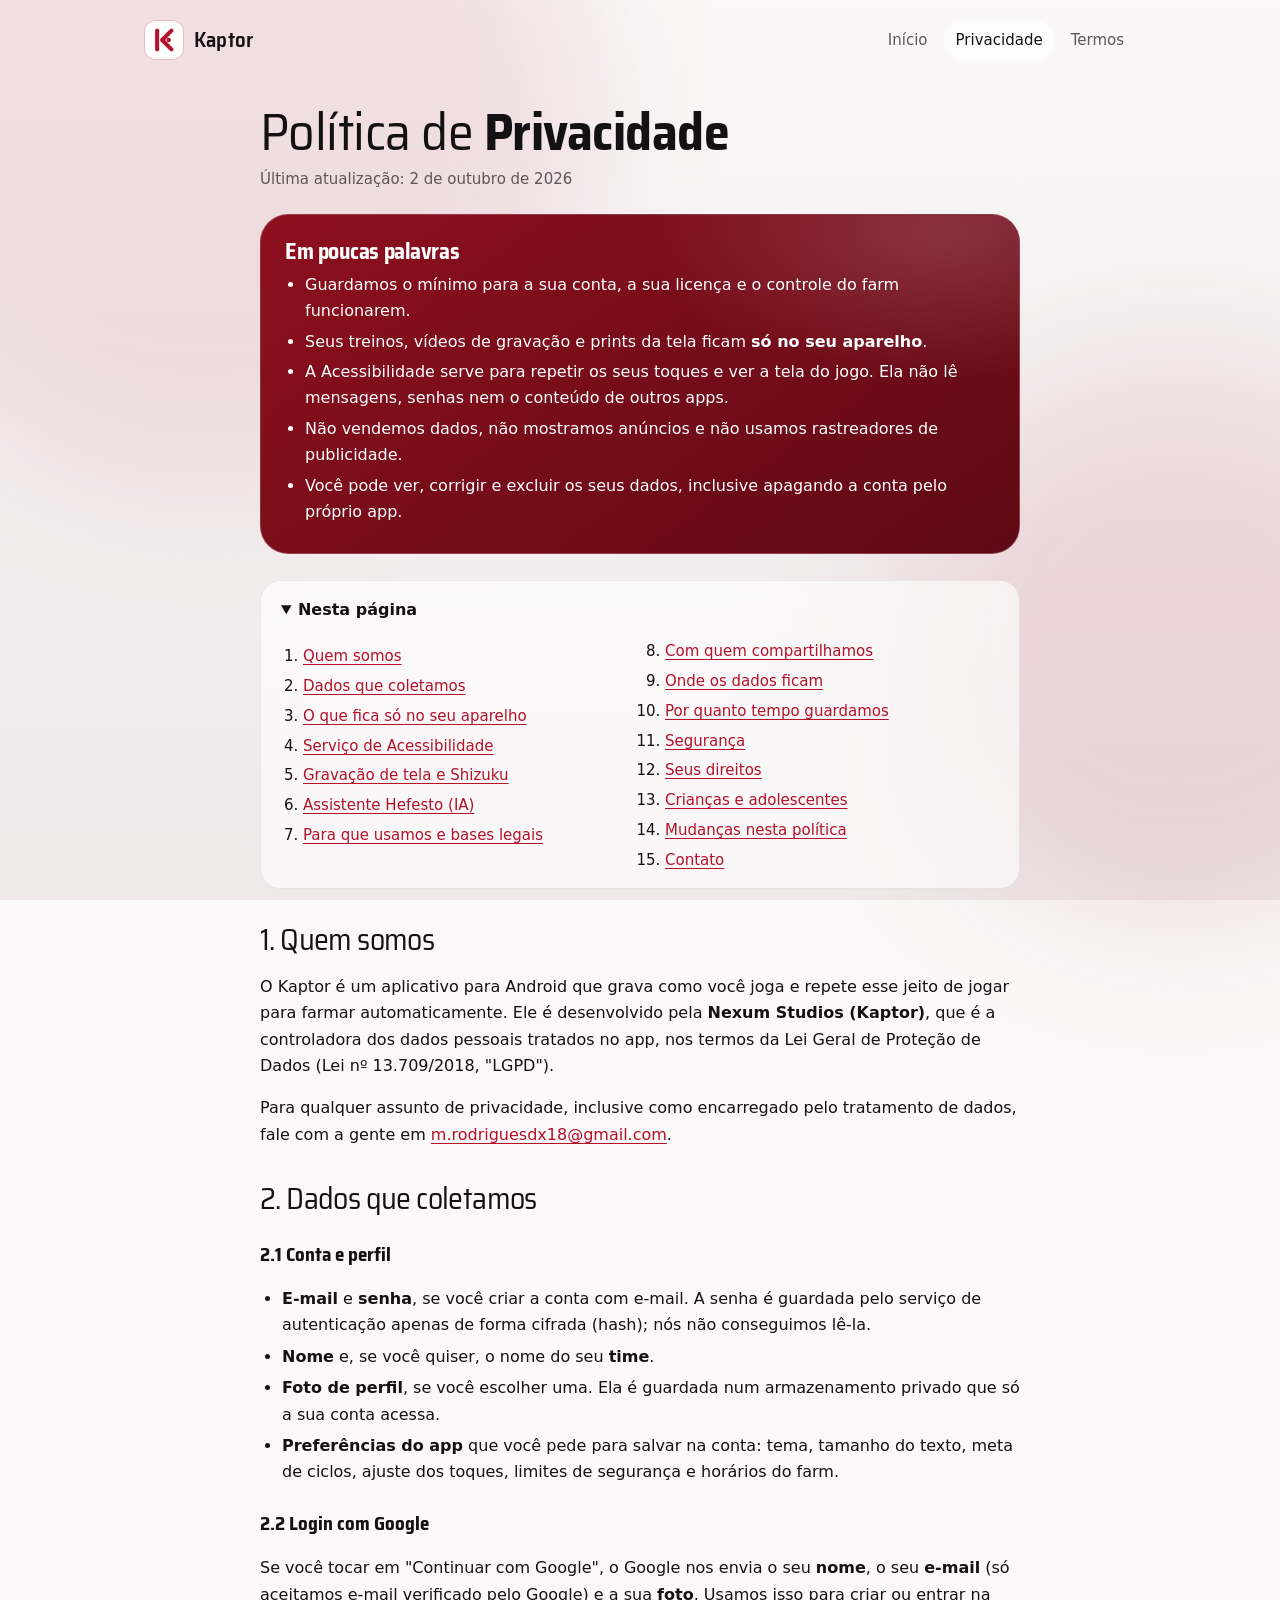
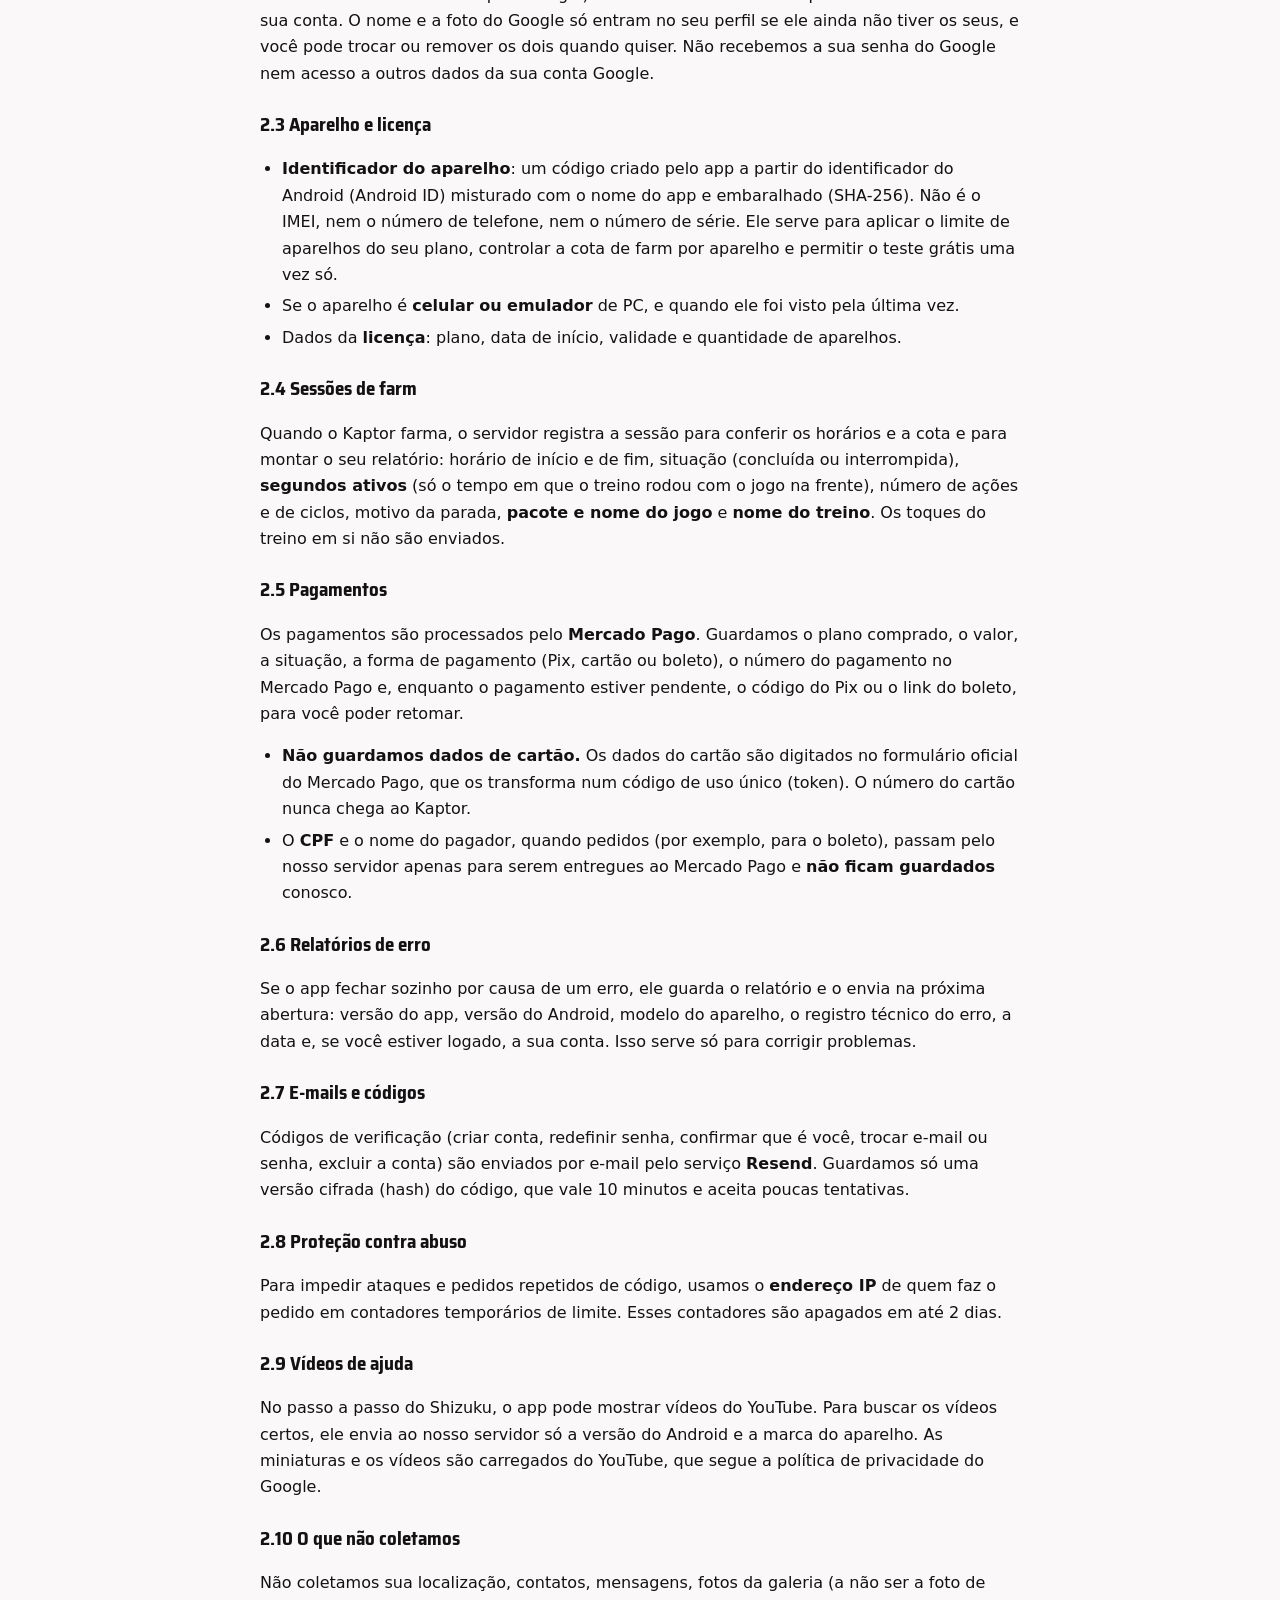
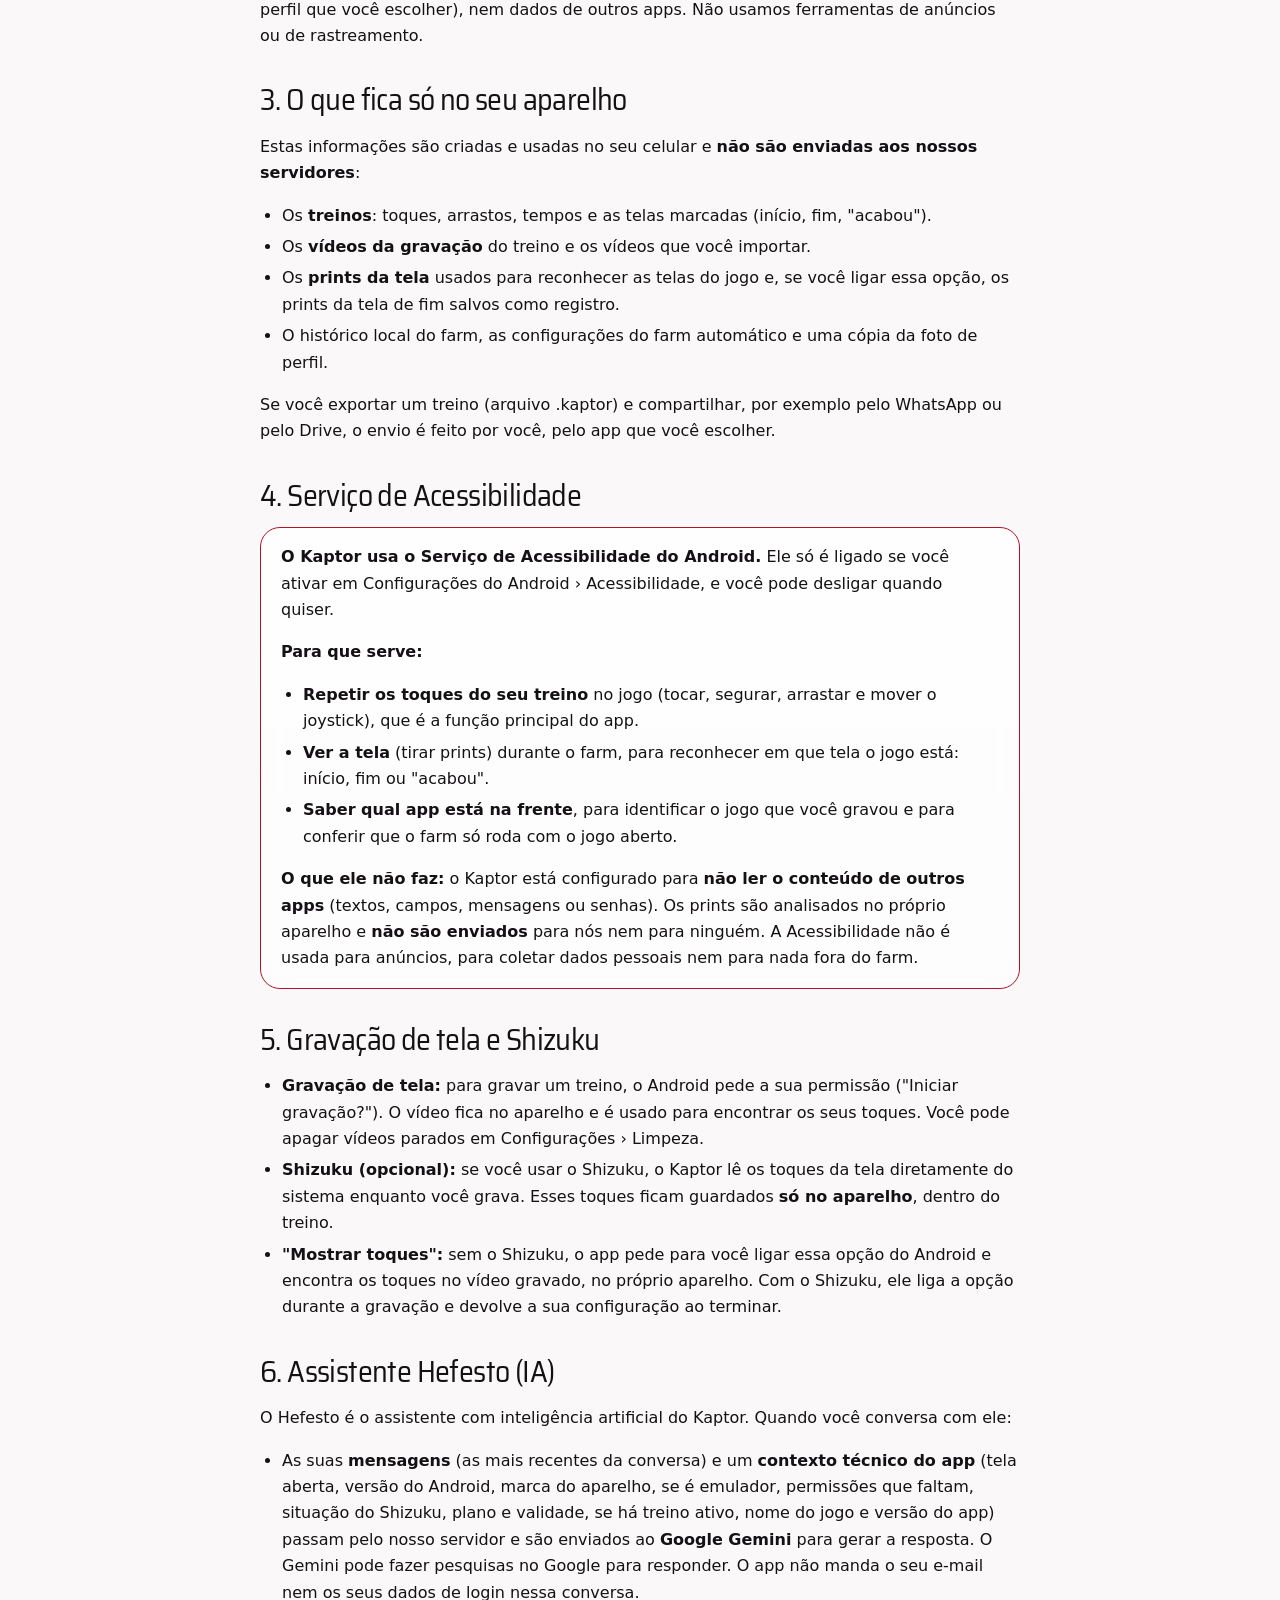
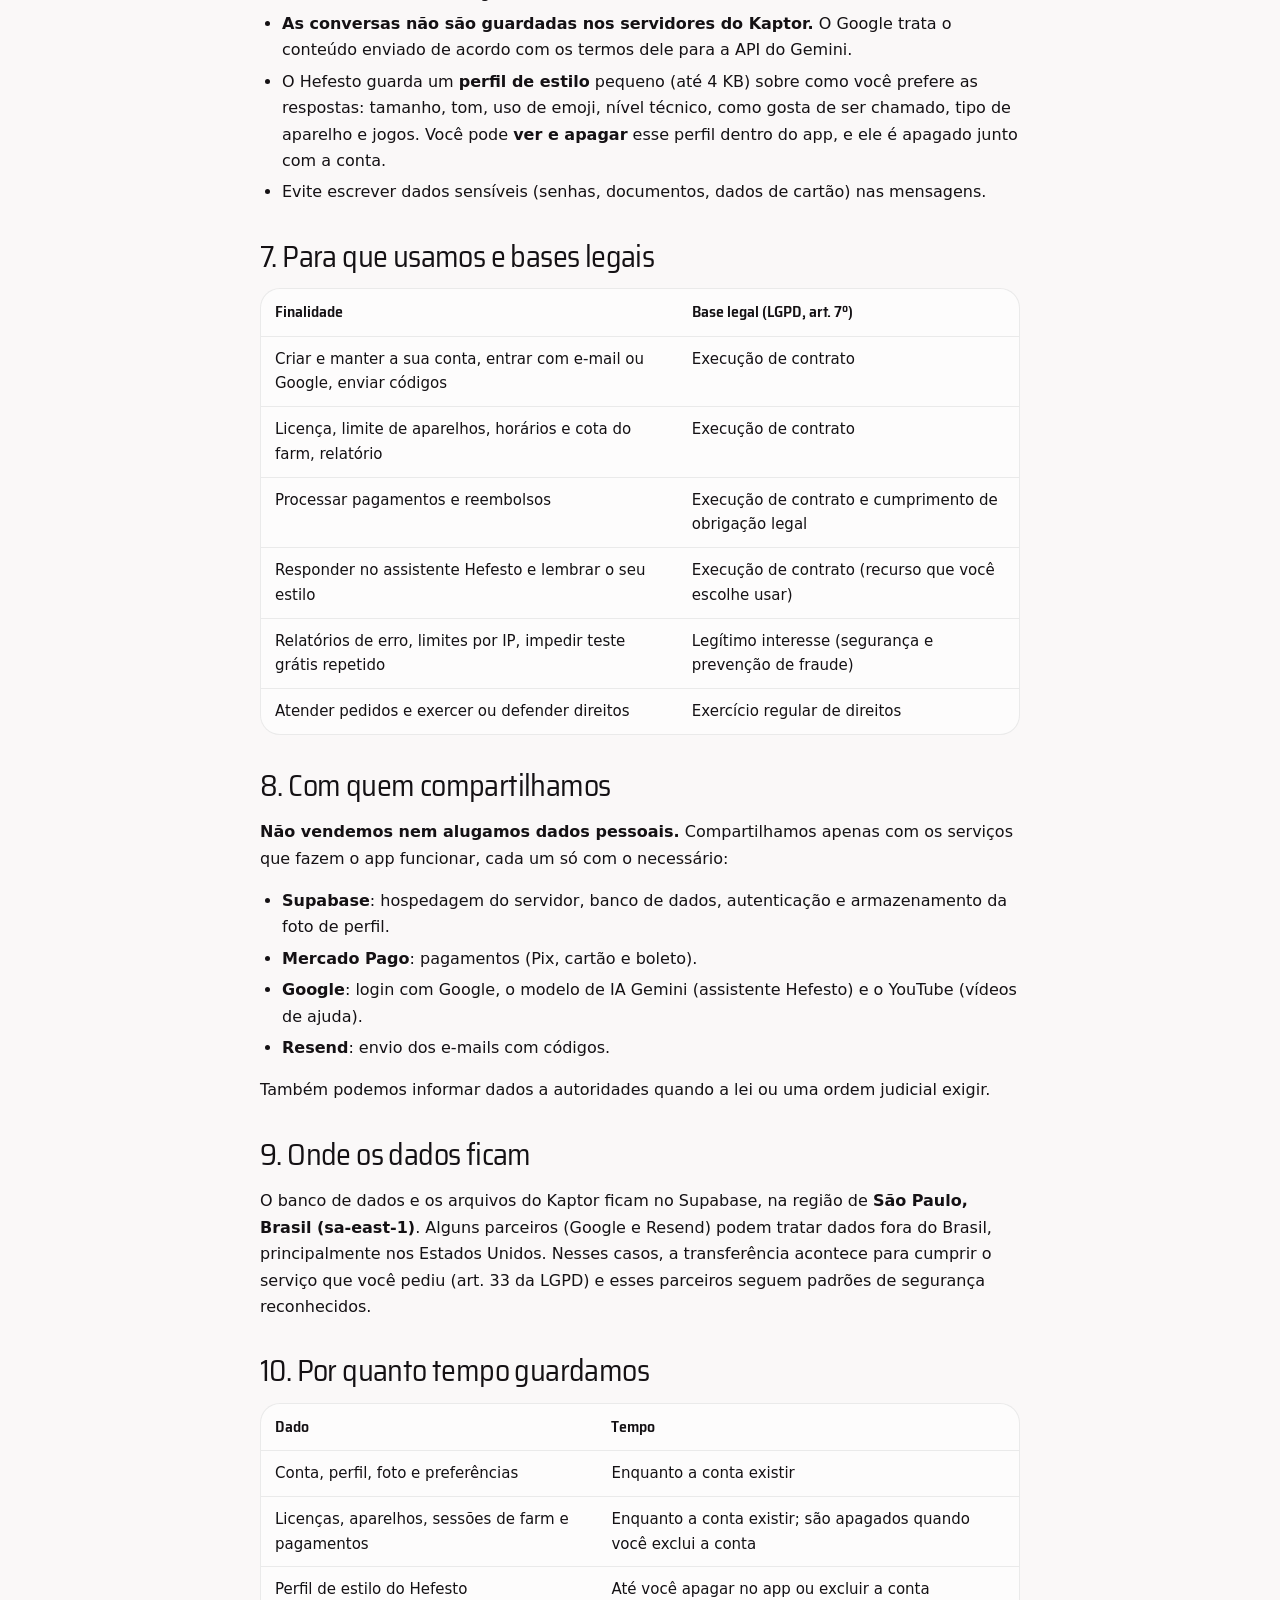
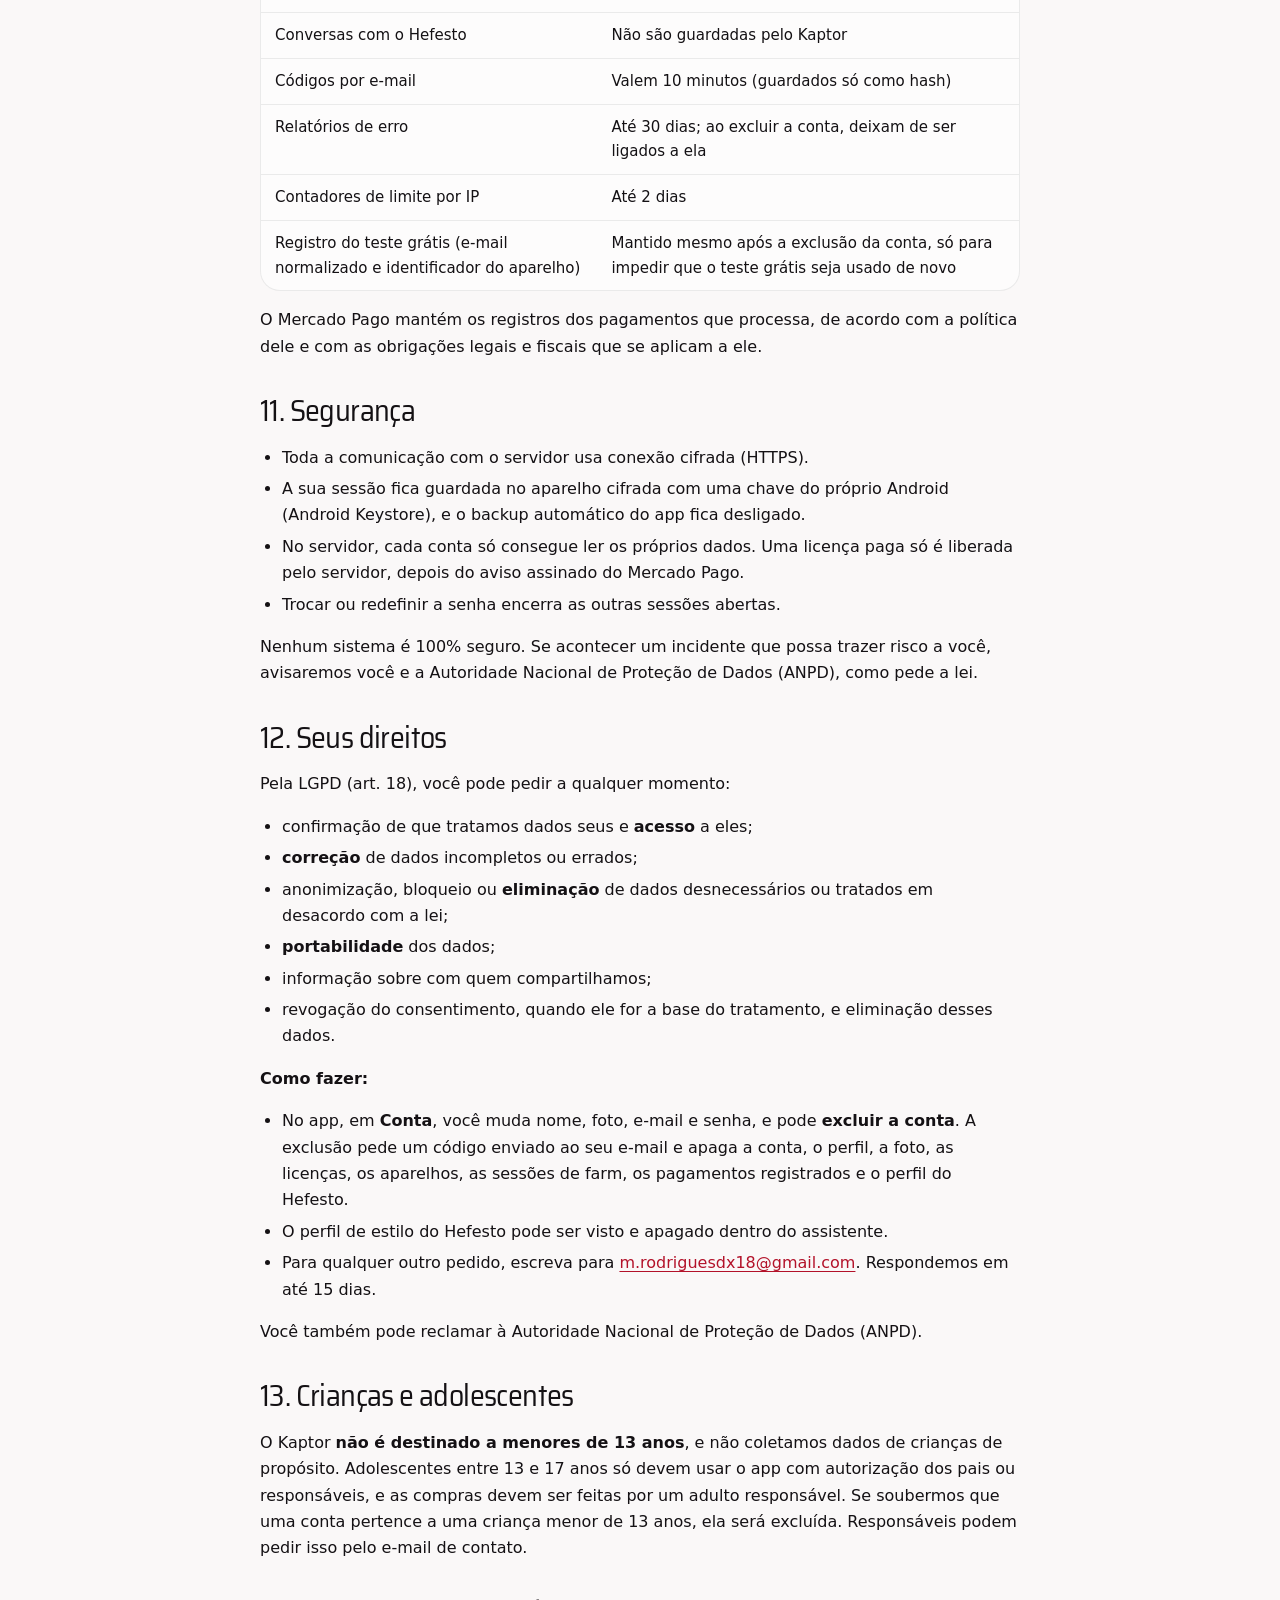
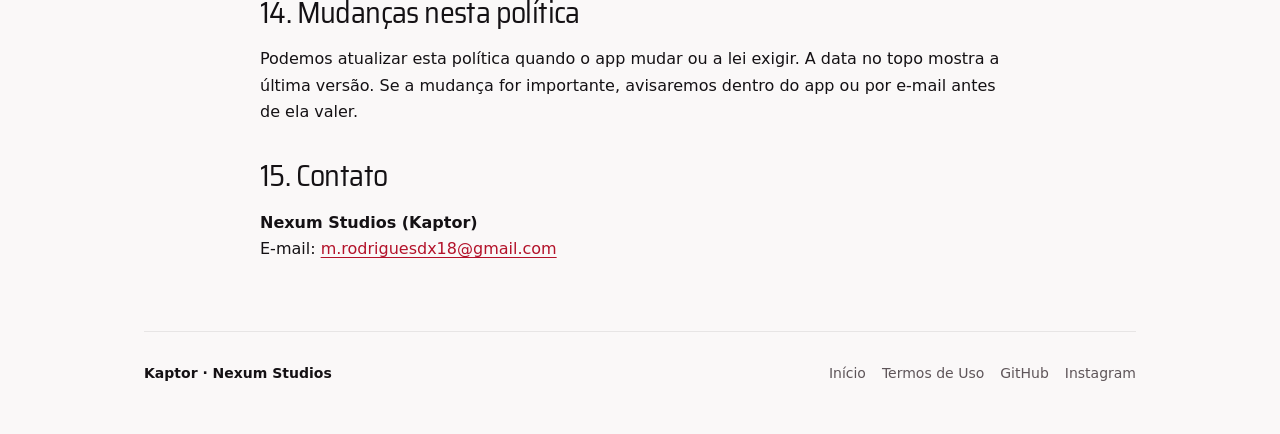
==== privacidade.html @ a8b3eace "Site do Kaptor: início, privacidade, termos e copiar código Co-Authored-By: Claude Opus 5.5 <noreply" ====
<!doctype html>
<html lang="pt-BR">
<head>
<meta charset="utf-8">
<meta name="viewport" content="width=device-width, initial-scale=1">
<title>Política de Privacidade · Kaptor</title>
<meta name="description" content="Como o Kaptor coleta, usa, guarda e protege os seus dados, de acordo com a LGPD.">
<meta name="theme-color" content="#0A0A0C">
<link rel="icon" href="favicon.svg" type="image/svg+xml">
<link rel="preconnect" href="https://fonts.googleapis.com">
<link rel="preconnect" href="https://fonts.gstatic.com" crossorigin>
<link href="https://fonts.googleapis.com/css2?family=Saira+Semi+Condensed:wght@400;500;600;700&display=swap" rel="stylesheet">
<link rel="stylesheet" href="assets/site.css">
</head>
<body>
<div class="glow g1"></div><div class="glow g2"></div>

<div class="wrap">
  <nav class="top" aria-label="Principal">
    <a class="brand" href="./" aria-label="Kaptor, início">
      <svg class="logo" viewBox="0 0 64 64" aria-hidden="true"><rect x=".75" y=".75" width="62.5" height="62.5" rx="17.25" style="fill:var(--logo-bg);stroke:var(--logo-edge)" stroke-width="1.5"/><g fill="none" style="stroke:var(--logo-k)" stroke-width="6.5" stroke-linecap="round" stroke-linejoin="round"><path d="M21 17V47"/><path d="M44 17L29 32L44 47"/></g><circle cx="39.5" cy="32" r="3.6" style="fill:var(--logo-k)"/></svg>
      <span class="name">Kaptor</span>
    </a>
    <div class="links">
      <a class="opt" href="./">Início</a>
      <a href="privacidade.html" aria-current="page">Privacidade</a>
      <a href="termos.html">Termos</a>
    </div>
  </nav>

  <main class="doc">
    <h1>Política de <b>Privacidade</b></h1>
    <p class="meta">Última atualização: 2 de outubro de 2026</p>

    <div class="red summary">
      <h2>Em poucas palavras</h2>
      <ul>
        <li>Guardamos o mínimo para a sua conta, a sua licença e o controle do farm funcionarem.</li>
        <li>Seus treinos, vídeos de gravação e prints da tela ficam <b>só no seu aparelho</b>.</li>
        <li>A Acessibilidade serve para repetir os seus toques e ver a tela do jogo. Ela não lê mensagens, senhas nem o conteúdo de outros apps.</li>
        <li>Não vendemos dados, não mostramos anúncios e não usamos rastreadores de publicidade.</li>
        <li>Você pode ver, corrigir e excluir os seus dados, inclusive apagando a conta pelo próprio app.</li>
      </ul>
    </div>

    <details class="toc" open>
      <summary>Nesta página</summary>
      <ol>
        <li><a href="#quem">Quem somos</a></li>
        <li><a href="#coleta">Dados que coletamos</a></li>
        <li><a href="#aparelho">O que fica só no seu aparelho</a></li>
        <li><a href="#acessibilidade">Serviço de Acessibilidade</a></li>
        <li><a href="#gravacao">Gravação de tela e Shizuku</a></li>
        <li><a href="#hefesto">Assistente Hefesto (IA)</a></li>
        <li><a href="#uso">Para que usamos e bases legais</a></li>
        <li><a href="#compartilhamento">Com quem compartilhamos</a></li>
        <li><a href="#local">Onde os dados ficam</a></li>
        <li><a href="#retencao">Por quanto tempo guardamos</a></li>
        <li><a href="#seguranca">Segurança</a></li>
        <li><a href="#direitos">Seus direitos</a></li>
        <li><a href="#criancas">Crianças e adolescentes</a></li>
        <li><a href="#mudancas">Mudanças nesta política</a></li>
        <li><a href="#contato">Contato</a></li>
      </ol>
    </details>

    <h2 id="quem">1. Quem somos</h2>
    <p>O Kaptor é um aplicativo para Android que grava como você joga e repete esse jeito de jogar para farmar automaticamente. Ele é desenvolvido pela <b>Nexum Studios (Kaptor)</b>, que é a controladora dos dados pessoais tratados no app, nos termos da Lei Geral de Proteção de Dados (Lei nº 13.709/2018, "LGPD").</p>
    <p>Para qualquer assunto de privacidade, inclusive como encarregado pelo tratamento de dados, fale com a gente em <a href="mailto:m.rodriguesdx18@gmail.com">m.rodriguesdx18@gmail.com</a>.</p>

    <h2 id="coleta">2. Dados que coletamos</h2>

    <h3>2.1 Conta e perfil</h3>
    <ul>
      <li><b>E-mail</b> e <b>senha</b>, se você criar a conta com e-mail. A senha é guardada pelo serviço de autenticação apenas de forma cifrada (hash); nós não conseguimos lê-la.</li>
      <li><b>Nome</b> e, se você quiser, o nome do seu <b>time</b>.</li>
      <li><b>Foto de perfil</b>, se você escolher uma. Ela é guardada num armazenamento privado que só a sua conta acessa.</li>
      <li><b>Preferências do app</b> que você pede para salvar na conta: tema, tamanho do texto, meta de ciclos, ajuste dos toques, limites de segurança e horários do farm.</li>
    </ul>

    <h3>2.2 Login com Google</h3>
    <p>Se você tocar em "Continuar com Google", o Google nos envia o seu <b>nome</b>, o seu <b>e-mail</b> (só aceitamos e-mail verificado pelo Google) e a sua <b>foto</b>. Usamos isso para criar ou entrar na sua conta. O nome e a foto do Google só entram no seu perfil se ele ainda não tiver os seus, e você pode trocar ou remover os dois quando quiser. Não recebemos a sua senha do Google nem acesso a outros dados da sua conta Google.</p>

    <h3>2.3 Aparelho e licença</h3>
    <ul>
      <li><b>Identificador do aparelho</b>: um código criado pelo app a partir do identificador do Android (Android ID) misturado com o nome do app e embaralhado (SHA-256). Não é o IMEI, nem o número de telefone, nem o número de série. Ele serve para aplicar o limite de aparelhos do seu plano, controlar a cota de farm por aparelho e permitir o teste grátis uma vez só.</li>
      <li>Se o aparelho é <b>celular ou emulador</b> de PC, e quando ele foi visto pela última vez.</li>
      <li>Dados da <b>licença</b>: plano, data de início, validade e quantidade de aparelhos.</li>
    </ul>

    <h3>2.4 Sessões de farm</h3>
    <p>Quando o Kaptor farma, o servidor registra a sessão para conferir os horários e a cota e para montar o seu relatório: horário de início e de fim, situação (concluída ou interrompida), <b>segundos ativos</b> (só o tempo em que o treino rodou com o jogo na frente), número de ações e de ciclos, motivo da parada, <b>pacote e nome do jogo</b> e <b>nome do treino</b>. Os toques do treino em si não são enviados.</p>

    <h3>2.5 Pagamentos</h3>
    <p>Os pagamentos são processados pelo <b>Mercado Pago</b>. Guardamos o plano comprado, o valor, a situação, a forma de pagamento (Pix, cartão ou boleto), o número do pagamento no Mercado Pago e, enquanto o pagamento estiver pendente, o código do Pix ou o link do boleto, para você poder retomar.</p>
    <ul>
      <li><b>Não guardamos dados de cartão.</b> Os dados do cartão são digitados no formulário oficial do Mercado Pago, que os transforma num código de uso único (token). O número do cartão nunca chega ao Kaptor.</li>
      <li>O <b>CPF</b> e o nome do pagador, quando pedidos (por exemplo, para o boleto), passam pelo nosso servidor apenas para serem entregues ao Mercado Pago e <b>não ficam guardados</b> conosco.</li>
    </ul>

    <h3>2.6 Relatórios de erro</h3>
    <p>Se o app fechar sozinho por causa de um erro, ele guarda o relatório e o envia na próxima abertura: versão do app, versão do Android, modelo do aparelho, o registro técnico do erro, a data e, se você estiver logado, a sua conta. Isso serve só para corrigir problemas.</p>

    <h3>2.7 E-mails e códigos</h3>
    <p>Códigos de verificação (criar conta, redefinir senha, confirmar que é você, trocar e-mail ou senha, excluir a conta) são enviados por e-mail pelo serviço <b>Resend</b>. Guardamos só uma versão cifrada (hash) do código, que vale 10 minutos e aceita poucas tentativas.</p>

    <h3>2.8 Proteção contra abuso</h3>
    <p>Para impedir ataques e pedidos repetidos de código, usamos o <b>endereço IP</b> de quem faz o pedido em contadores temporários de limite. Esses contadores são apagados em até 2 dias.</p>

    <h3>2.9 Vídeos de ajuda</h3>
    <p>No passo a passo do Shizuku, o app pode mostrar vídeos do YouTube. Para buscar os vídeos certos, ele envia ao nosso servidor só a versão do Android e a marca do aparelho. As miniaturas e os vídeos são carregados do YouTube, que segue a política de privacidade do Google.</p>

    <h3>2.10 O que não coletamos</h3>
    <p>Não coletamos sua localização, contatos, mensagens, fotos da galeria (a não ser a foto de perfil que você escolher), nem dados de outros apps. Não usamos ferramentas de anúncios ou de rastreamento.</p>

    <h2 id="aparelho">3. O que fica só no seu aparelho</h2>
    <p>Estas informações são criadas e usadas no seu celular e <b>não são enviadas aos nossos servidores</b>:</p>
    <ul>
      <li>Os <b>treinos</b>: toques, arrastos, tempos e as telas marcadas (início, fim, "acabou").</li>
      <li>Os <b>vídeos da gravação</b> do treino e os vídeos que você importar.</li>
      <li>Os <b>prints da tela</b> usados para reconhecer as telas do jogo e, se você ligar essa opção, os prints da tela de fim salvos como registro.</li>
      <li>O histórico local do farm, as configurações do farm automático e uma cópia da foto de perfil.</li>
    </ul>
    <p>Se você exportar um treino (arquivo .kaptor) e compartilhar, por exemplo pelo WhatsApp ou pelo Drive, o envio é feito por você, pelo app que você escolher.</p>

    <h2 id="acessibilidade">4. Serviço de Acessibilidade</h2>
    <div class="card alert">
      <p><b>O Kaptor usa o Serviço de Acessibilidade do Android.</b> Ele só é ligado se você ativar em Configurações do Android › Acessibilidade, e você pode desligar quando quiser.</p>
      <p><b>Para que serve:</b></p>
      <ul>
        <li><b>Repetir os toques do seu treino</b> no jogo (tocar, segurar, arrastar e mover o joystick), que é a função principal do app.</li>
        <li><b>Ver a tela</b> (tirar prints) durante o farm, para reconhecer em que tela o jogo está: início, fim ou "acabou".</li>
        <li><b>Saber qual app está na frente</b>, para identificar o jogo que você gravou e para conferir que o farm só roda com o jogo aberto.</li>
      </ul>
      <p><b>O que ele não faz:</b> o Kaptor está configurado para <b>não ler o conteúdo de outros apps</b> (textos, campos, mensagens ou senhas). Os prints são analisados no próprio aparelho e <b>não são enviados</b> para nós nem para ninguém. A Acessibilidade não é usada para anúncios, para coletar dados pessoais nem para nada fora do farm.</p>
    </div>

    <h2 id="gravacao">5. Gravação de tela e Shizuku</h2>
    <ul>
      <li><b>Gravação de tela:</b> para gravar um treino, o Android pede a sua permissão ("Iniciar gravação?"). O vídeo fica no aparelho e é usado para encontrar os seus toques. Você pode apagar vídeos parados em Configurações › Limpeza.</li>
      <li><b>Shizuku (opcional):</b> se você usar o Shizuku, o Kaptor lê os toques da tela diretamente do sistema enquanto você grava. Esses toques ficam guardados <b>só no aparelho</b>, dentro do treino.</li>
      <li><b>"Mostrar toques":</b> sem o Shizuku, o app pede para você ligar essa opção do Android e encontra os toques no vídeo gravado, no próprio aparelho. Com o Shizuku, ele liga a opção durante a gravação e devolve a sua configuração ao terminar.</li>
    </ul>

    <h2 id="hefesto">6. Assistente Hefesto (IA)</h2>
    <p>O Hefesto é o assistente com inteligência artificial do Kaptor. Quando você conversa com ele:</p>
    <ul>
      <li>As suas <b>mensagens</b> (as mais recentes da conversa) e um <b>contexto técnico do app</b> (tela aberta, versão do Android, marca do aparelho, se é emulador, permissões que faltam, situação do Shizuku, plano e validade, se há treino ativo, nome do jogo e versão do app) passam pelo nosso servidor e são enviados ao <b>Google Gemini</b> para gerar a resposta. O Gemini pode fazer pesquisas no Google para responder. O app não manda o seu e-mail nem os seus dados de login nessa conversa.</li>
      <li><b>As conversas não são guardadas nos servidores do Kaptor.</b> O Google trata o conteúdo enviado de acordo com os termos dele para a API do Gemini.</li>
      <li>O Hefesto guarda um <b>perfil de estilo</b> pequeno (até 4 KB) sobre como você prefere as respostas: tamanho, tom, uso de emoji, nível técnico, como gosta de ser chamado, tipo de aparelho e jogos. Você pode <b>ver e apagar</b> esse perfil dentro do app, e ele é apagado junto com a conta.</li>
      <li>Evite escrever dados sensíveis (senhas, documentos, dados de cartão) nas mensagens.</li>
    </ul>

    <h2 id="uso">7. Para que usamos e bases legais</h2>
    <div class="table-wrap">
      <table class="stack">
        <thead><tr><th>Finalidade</th><th>Base legal (LGPD, art. 7º)</th></tr></thead>
        <tbody>
          <tr><td>Criar e manter a sua conta, entrar com e-mail ou Google, enviar códigos</td><td>Execução de contrato</td></tr>
          <tr><td>Licença, limite de aparelhos, horários e cota do farm, relatório</td><td>Execução de contrato</td></tr>
          <tr><td>Processar pagamentos e reembolsos</td><td>Execução de contrato e cumprimento de obrigação legal</td></tr>
          <tr><td>Responder no assistente Hefesto e lembrar o seu estilo</td><td>Execução de contrato (recurso que você escolhe usar)</td></tr>
          <tr><td>Relatórios de erro, limites por IP, impedir teste grátis repetido</td><td>Legítimo interesse (segurança e prevenção de fraude)</td></tr>
          <tr><td>Atender pedidos e exercer ou defender direitos</td><td>Exercício regular de direitos</td></tr>
        </tbody>
      </table>
    </div>

    <h2 id="compartilhamento">8. Com quem compartilhamos</h2>
    <p><b>Não vendemos nem alugamos dados pessoais.</b> Compartilhamos apenas com os serviços que fazem o app funcionar, cada um só com o necessário:</p>
    <ul>
      <li><b>Supabase</b>: hospedagem do servidor, banco de dados, autenticação e armazenamento da foto de perfil.</li>
      <li><b>Mercado Pago</b>: pagamentos (Pix, cartão e boleto).</li>
      <li><b>Google</b>: login com Google, o modelo de IA Gemini (assistente Hefesto) e o YouTube (vídeos de ajuda).</li>
      <li><b>Resend</b>: envio dos e-mails com códigos.</li>
    </ul>
    <p>Também podemos informar dados a autoridades quando a lei ou uma ordem judicial exigir.</p>

    <h2 id="local">9. Onde os dados ficam</h2>
    <p>O banco de dados e os arquivos do Kaptor ficam no Supabase, na região de <b>São Paulo, Brasil (sa-east-1)</b>. Alguns parceiros (Google e Resend) podem tratar dados fora do Brasil, principalmente nos Estados Unidos. Nesses casos, a transferência acontece para cumprir o serviço que você pediu (art. 33 da LGPD) e esses parceiros seguem padrões de segurança reconhecidos.</p>

    <h2 id="retencao">10. Por quanto tempo guardamos</h2>
    <div class="table-wrap">
      <table class="stack">
        <thead><tr><th>Dado</th><th>Tempo</th></tr></thead>
        <tbody>
          <tr><td>Conta, perfil, foto e preferências</td><td>Enquanto a conta existir</td></tr>
          <tr><td>Licenças, aparelhos, sessões de farm e pagamentos</td><td>Enquanto a conta existir; são apagados quando você exclui a conta</td></tr>
          <tr><td>Perfil de estilo do Hefesto</td><td>Até você apagar no app ou excluir a conta</td></tr>
          <tr><td>Conversas com o Hefesto</td><td>Não são guardadas pelo Kaptor</td></tr>
          <tr><td>Códigos por e-mail</td><td>Valem 10 minutos (guardados só como hash)</td></tr>
          <tr><td>Relatórios de erro</td><td>Até 30 dias; ao excluir a conta, deixam de ser ligados a ela</td></tr>
          <tr><td>Contadores de limite por IP</td><td>Até 2 dias</td></tr>
          <tr><td>Registro do teste grátis (e-mail normalizado e identificador do aparelho)</td><td>Mantido mesmo após a exclusão da conta, só para impedir que o teste grátis seja usado de novo</td></tr>
        </tbody>
      </table>
    </div>
    <p>O Mercado Pago mantém os registros dos pagamentos que processa, de acordo com a política dele e com as obrigações legais e fiscais que se aplicam a ele.</p>

    <h2 id="seguranca">11. Segurança</h2>
    <ul>
      <li>Toda a comunicação com o servidor usa conexão cifrada (HTTPS).</li>
      <li>A sua sessão fica guardada no aparelho cifrada com uma chave do próprio Android (Android Keystore), e o backup automático do app fica desligado.</li>
      <li>No servidor, cada conta só consegue ler os próprios dados. Uma licença paga só é liberada pelo servidor, depois do aviso assinado do Mercado Pago.</li>
      <li>Trocar ou redefinir a senha encerra as outras sessões abertas.</li>
    </ul>
    <p>Nenhum sistema é 100% seguro. Se acontecer um incidente que possa trazer risco a você, avisaremos você e a Autoridade Nacional de Proteção de Dados (ANPD), como pede a lei.</p>

    <h2 id="direitos">12. Seus direitos</h2>
    <p>Pela LGPD (art. 18), você pode pedir a qualquer momento:</p>
    <ul>
      <li>confirmação de que tratamos dados seus e <b>acesso</b> a eles;</li>
      <li><b>correção</b> de dados incompletos ou errados;</li>
      <li>anonimização, bloqueio ou <b>eliminação</b> de dados desnecessários ou tratados em desacordo com a lei;</li>
      <li><b>portabilidade</b> dos dados;</li>
      <li>informação sobre com quem compartilhamos;</li>
      <li>revogação do consentimento, quando ele for a base do tratamento, e eliminação desses dados.</li>
    </ul>
    <p><b>Como fazer:</b></p>
    <ul>
      <li>No app, em <b>Conta</b>, você muda nome, foto, e-mail e senha, e pode <b>excluir a conta</b>. A exclusão pede um código enviado ao seu e-mail e apaga a conta, o perfil, a foto, as licenças, os aparelhos, as sessões de farm, os pagamentos registrados e o perfil do Hefesto.</li>
      <li>O perfil de estilo do Hefesto pode ser visto e apagado dentro do assistente.</li>
      <li>Para qualquer outro pedido, escreva para <a href="mailto:m.rodriguesdx18@gmail.com">m.rodriguesdx18@gmail.com</a>. Respondemos em até 15 dias.</li>
    </ul>
    <p>Você também pode reclamar à Autoridade Nacional de Proteção de Dados (ANPD).</p>

    <h2 id="criancas">13. Crianças e adolescentes</h2>
    <p>O Kaptor <b>não é destinado a menores de 13 anos</b>, e não coletamos dados de crianças de propósito. Adolescentes entre 13 e 17 anos só devem usar o app com autorização dos pais ou responsáveis, e as compras devem ser feitas por um adulto responsável. Se soubermos que uma conta pertence a uma criança menor de 13 anos, ela será excluída. Responsáveis podem pedir isso pelo e-mail de contato.</p>

    <h2 id="mudancas">14. Mudanças nesta política</h2>
    <p>Podemos atualizar esta política quando o app mudar ou a lei exigir. A data no topo mostra a última versão. Se a mudança for importante, avisaremos dentro do app ou por e-mail antes de ela valer.</p>

    <h2 id="contato">15. Contato</h2>
    <p><b>Nexum Studios (Kaptor)</b><br>E-mail: <a href="mailto:m.rodriguesdx18@gmail.com">m.rodriguesdx18@gmail.com</a></p>
  </main>

  <footer class="site">
    <span class="who">Kaptor · Nexum Studios</span>
    <nav aria-label="Links do rodapé">
      <a href="./">Início</a>
      <a href="termos.html">Termos de Uso</a>
      <a href="https://github.com/muurxdev" rel="noopener">GitHub</a>
      <a href="https://www.instagram.com/muurx_/" rel="noopener">Instagram</a>
    </nav>
  </footer>
</div>
</body>
</html>
---- assets/site.css ----
/* Kaptor · identidade vermelha (claro = vermelho e branco, escuro = vermelho e preto) + vidro fosco.
   Mesmos tokens da landing do app (web/index.html). */
:root {
  --sky-top: #FAF8F8; --sky-bottom: #EEE8E9; --glow: rgba(179,18,42,.10);
  --glass: rgba(255,255,255,.62); --glass-strong: rgba(255,255,255,.85); --glass-line: rgba(20,17,20,.08);
  --ink: #141114; --muted: #5E5559; --red: #8E0F1F; --red-deep: #5E0A14; --red-glass: rgba(255,255,255,.12);
  --red-line: rgba(255,255,255,.2); --accent: #B3122A; --accent-soft: rgba(179,18,42,.10);
  --action: #B3122A; --action-deep: #8E0F1F; --ok: #157A4D; --ok-on-red: #7FE0AE; --danger: #B83A0A;
  --logo-bg: #FFFFFF; --logo-k: #B3122A; --logo-edge: rgba(179,18,42,.25);
  --font-hud: "Saira Semi Condensed", "Segoe UI Variable Display", system-ui, sans-serif;
  --r-card: 20px; --r-container: 28px; --enter: cubic-bezier(.05,.7,.1,1);
  color-scheme: light;
}
@media (prefers-color-scheme: dark) {
  :root {
    --sky-top: #0A0A0C; --sky-bottom: #141418; --glow: rgba(176,16,42,.22);
    --glass: rgba(255,255,255,.05); --glass-strong: rgba(255,255,255,.09); --glass-line: rgba(255,255,255,.10);
    --ink: #F2F1F3; --muted: #A8A6AD; --red: #5A0B16; --red-deep: #140609; --accent: #EC4A5F;
    --accent-soft: rgba(236,74,95,.14); --action: #D0142C; --action-deep: #8E0F1F; --ok: #4FD394; --danger: #FF8A4C;
    --logo-bg: #0A0A0C; --logo-k: #D0142C; --logo-edge: rgba(208,20,44,.35);
    color-scheme: dark;
  }
}
* { box-sizing: border-box; }
html { scroll-behavior: smooth; -webkit-text-size-adjust: 100%; }
body {
  margin: 0; color: var(--ink); font: 16px/1.65 "Segoe UI Variable Text", system-ui, -apple-system, Roboto, sans-serif;
  background: linear-gradient(var(--sky-top), var(--sky-bottom)) fixed; background-color: var(--sky-top);
  min-height: 100vh; overflow-x: hidden;
}
a { color: var(--accent); text-underline-offset: 3px; }
a:focus-visible, button:focus-visible, summary:focus-visible { outline: 3px solid var(--accent); outline-offset: 3px; border-radius: 8px; }
.glow { position: fixed; border-radius: 50%; filter: blur(70px); background: var(--glow); z-index: -1; pointer-events: none; animation: drift 24s ease-in-out infinite alternate; }
.g1 { width: 60vw; height: 60vw; left: -14vw; top: -22vw; }
.g2 { width: 44vw; height: 44vw; right: -14vw; top: 40vh; animation-duration: 29s; }
@keyframes drift { to { transform: translate(7vw, 5vh); } }
.wrap { max-width: 1040px; margin: 0 auto; padding: 0 16px; }
@media (min-width: 600px) { .wrap { padding: 0 24px; } }

/* Topo */
nav.top { display: flex; align-items: center; gap: 10px; padding: 20px 0; flex-wrap: wrap; }
nav.top .brand { display: flex; align-items: center; gap: 10px; flex: 1; text-decoration: none; color: var(--ink); min-width: 0; }
nav.top .name { font-family: var(--font-hud); font-size: 21px; font-weight: 600; letter-spacing: .01em; }
.logo { width: 40px; height: 40px; flex: none; }
nav.top .links { display: flex; gap: 4px; flex-wrap: wrap; }
nav.top .links a { color: var(--muted); text-decoration: none; font-size: 15px; padding: 8px 12px; border-radius: 999px; }
nav.top .links a:hover, nav.top .links a[aria-current="page"] { color: var(--ink); background: var(--glass); }
@media (max-width: 520px) { nav.top .links a.opt { display: none; } }

.pill { display: inline-flex; align-items: center; justify-content: center; gap: 8px; border-radius: 999px; padding: 13px 22px; min-height: 48px; font-weight: 600; text-decoration: none; transition: transform .2s var(--enter); border: 0; font: inherit; font-weight: 600; cursor: pointer; }
.pill:active { transform: scale(.97); }
.pill.primary { background: linear-gradient(135deg, var(--action), var(--action-deep)); color: #fff; }
.pill.glass { background: var(--glass); border: 1px solid var(--glass-line); color: var(--ink); backdrop-filter: blur(14px); }

h1, h2, h3, .big, .price { font-family: var(--font-hud); }
h1 { font-size: clamp(38px, 8vw, 68px); line-height: 1.04; letter-spacing: -.01em; font-weight: 400; margin: 24px 0 16px; }
h1 b, h2 b { font-weight: 650; }
.lead { color: var(--muted); font-size: 19px; max-width: 580px; margin: 0 0 26px; }
.cta { display: flex; flex-wrap: wrap; gap: 10px; }

.hero { display: grid; grid-template-columns: 1.1fr .9fr; gap: 28px; align-items: center; padding-bottom: 28px; }
.red {
  background: linear-gradient(145deg, var(--red), var(--red-deep)); color: #fff; border: 1px solid var(--red-line);
  border-radius: var(--r-container); padding: 24px; position: relative; overflow: hidden;
}
.red::after { content: ""; position: absolute; right: -30%; top: -40%; width: 80%; height: 90%; background: radial-gradient(rgba(255,255,255,.16), transparent 70%); pointer-events: none; }
.red small { opacity: .75; }
.big { font-size: 56px; font-weight: 650; letter-spacing: -.02em; font-variant-numeric: tabular-nums; margin: 4px 0 12px; line-height: 1.1; }
.big span { opacity: .45; }
.chips { display: flex; flex-wrap: wrap; gap: 8px; margin-bottom: 16px; }
.chip { border: 1px solid var(--red-line); background: var(--red-glass); border-radius: 999px; padding: 5px 12px; font-size: 13px; font-variant-numeric: tabular-nums; }
.actions { display: grid; grid-template-columns: repeat(3, 1fr); gap: 10px; }
.act { background: var(--red-glass); border: 1px solid var(--red-line); border-radius: var(--r-card); padding: 14px 6px; text-align: center; font-size: 13px; }
.act svg { display: block; margin: 0 auto 6px; }

section { padding: 36px 0; }
h2 { font-size: clamp(28px, 5vw, 40px); font-weight: 400; letter-spacing: -.02em; margin: 0 0 20px; line-height: 1.15; }
.grid { display: grid; grid-template-columns: repeat(2, 1fr); gap: 14px; }
.grid.three { grid-template-columns: repeat(3, 1fr); }
.tile {
  background: linear-gradient(var(--glass-strong), var(--glass)); border: 1px solid var(--glass-line); border-radius: var(--r-card);
  padding: 20px; display: flex; flex-direction: column; gap: 8px; backdrop-filter: blur(14px);
}
.tile h3 { margin: 4px 0 0; font-size: 19px; line-height: 1.25; }
.tile p { margin: 0; color: var(--muted); font-size: 15px; }
.tile.red p { color: rgba(255,255,255,.78); }
.ico { width: 42px; height: 42px; border-radius: 50%; display: grid; place-items: center; background: var(--accent-soft); color: var(--accent); font-weight: 700; flex: none; }
.tile.red .ico { background: var(--red-glass); color: #fff; }
.price { font-size: 40px; font-weight: 650; font-variant-numeric: tabular-nums; margin: 4px 0; line-height: 1.1; }
.price small { font-size: 15px; font-weight: 400; opacity: .7; }
ul.check { list-style: none; padding: 0; margin: 6px 0 0; font-size: 15px; }
ul.check li { padding-left: 22px; position: relative; }
ul.check li::before { content: "✓"; position: absolute; left: 0; color: var(--ok); font-weight: 700; }
.tile.red ul.check li::before { color: var(--ok-on-red); }
.note { color: var(--muted); font-size: 15px; text-align: center; max-width: 680px; margin: 18px auto 0; }
.warn-box { border: 1px solid var(--danger); background: var(--glass); border-radius: var(--r-card); padding: 18px 20px; backdrop-filter: blur(14px); }
.warn-box strong { color: var(--danger); }

/* Páginas de texto (privacidade, termos) */
.doc { max-width: 760px; margin: 0 auto; padding-bottom: 24px; }
.doc h1 { font-size: clamp(34px, 7vw, 52px); margin-bottom: 8px; }
.doc .meta { color: var(--muted); margin: 0 0 22px; font-size: 15px; }
.doc .summary { margin-bottom: 26px; }
.doc .summary h2 { font-size: 22px; margin: 0 0 8px; color: #fff; font-weight: 650; }
.doc .summary ul { margin: 0; padding-left: 20px; position: relative; z-index: 1; }
.doc .summary li { margin: 4px 0; }
.toc { background: var(--glass); border: 1px solid var(--glass-line); border-radius: var(--r-card); padding: 16px 20px; margin-bottom: 28px; backdrop-filter: blur(14px); }
.toc summary { cursor: pointer; font-weight: 600; min-height: 32px; }
.toc ol { margin: 10px 0 0; padding-left: 22px; columns: 2; column-gap: 28px; font-size: 15px; }
.toc li { break-inside: avoid; margin: 3px 0; }
@media (max-width: 600px) { .toc ol { columns: 1; } }
.doc h2 { font-size: clamp(24px, 4.4vw, 30px); margin: 34px 0 10px; scroll-margin-top: 16px; }
.doc h3 { font-size: 19px; margin: 22px 0 6px; }
.doc p, .doc li { overflow-wrap: anywhere; }
.doc ul, .doc ol { padding-left: 22px; }
.doc li { margin: 5px 0; }
.card { background: linear-gradient(var(--glass-strong), var(--glass)); border: 1px solid var(--glass-line); border-radius: var(--r-card); padding: 16px 20px; margin: 14px 0; backdrop-filter: blur(14px); }
.card.alert { border-color: var(--accent); }
.card > :first-child { margin-top: 0; } .card > :last-child { margin-bottom: 0; }
.table-wrap { overflow-x: auto; border: 1px solid var(--glass-line); border-radius: var(--r-card); background: var(--glass); margin: 14px 0; }
table { border-collapse: collapse; width: 100%; font-size: 15px; }
th, td { text-align: left; vertical-align: top; padding: 10px 14px; border-bottom: 1px solid var(--glass-line); }
th { font-family: var(--font-hud); font-weight: 600; font-size: 16px; }
tr:last-child td { border-bottom: 0; }
@media (max-width: 600px) {
  table.stack thead { display: none; }
  table.stack tr { display: block; border-bottom: 1px solid var(--glass-line); padding: 8px 0; }
  table.stack tr:last-child { border-bottom: 0; }
  table.stack td { display: block; border: 0; padding: 4px 14px; }
  table.stack td:first-child { font-weight: 650; }
}

footer.site { border-top: 1px solid var(--glass-line); margin-top: 28px; padding: 26px 0 44px; color: var(--muted); font-size: 14px; display: flex; flex-wrap: wrap; gap: 12px 20px; align-items: center; justify-content: space-between; }
footer.site .who { font-weight: 600; color: var(--ink); }
footer.site nav { display: flex; flex-wrap: wrap; gap: 4px 16px; }
footer.site a { color: var(--muted); text-decoration: none; display: inline-flex; align-items: center; gap: 6px; min-height: 32px; }
footer.site a:hover { color: var(--ink); }
footer.site .fine { flex-basis: 100%; font-size: 13px; }

.reveal { opacity: 0; transform: translateY(8px); animation: up .3s var(--enter) forwards; }
.d1 { animation-delay: .04s } .d2 { animation-delay: .08s } .d3 { animation-delay: .12s }
@keyframes up { to { opacity: 1; transform: none; } }
@media (prefers-reduced-motion: reduce) { html { scroll-behavior: auto } .glow { animation: none } .reveal { animation: none; opacity: 1; transform: none } }
@media (max-width: 860px) { .grid.three { grid-template-columns: 1fr 1fr; } }
@media (max-width: 760px) { .hero { grid-template-columns: 1fr } .grid, .grid.three { grid-template-columns: 1fr } .big { font-size: 48px; } }
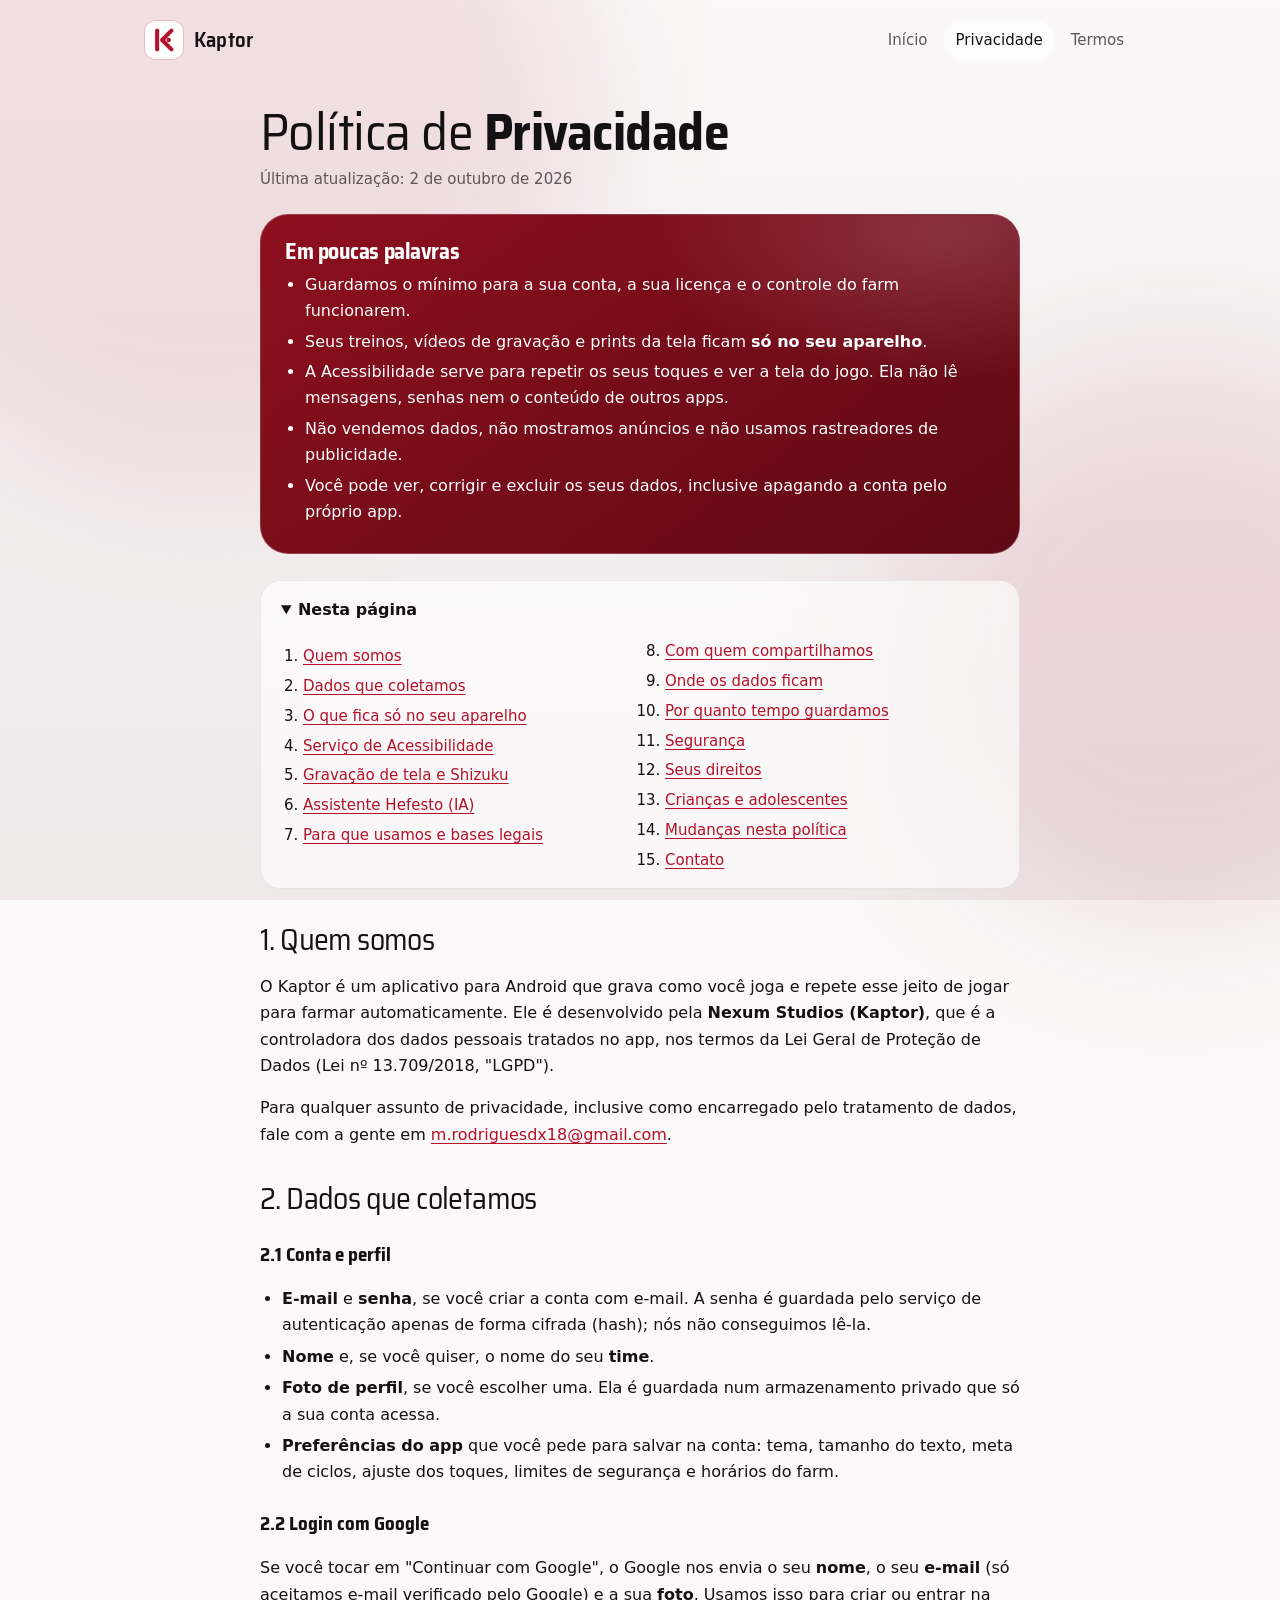
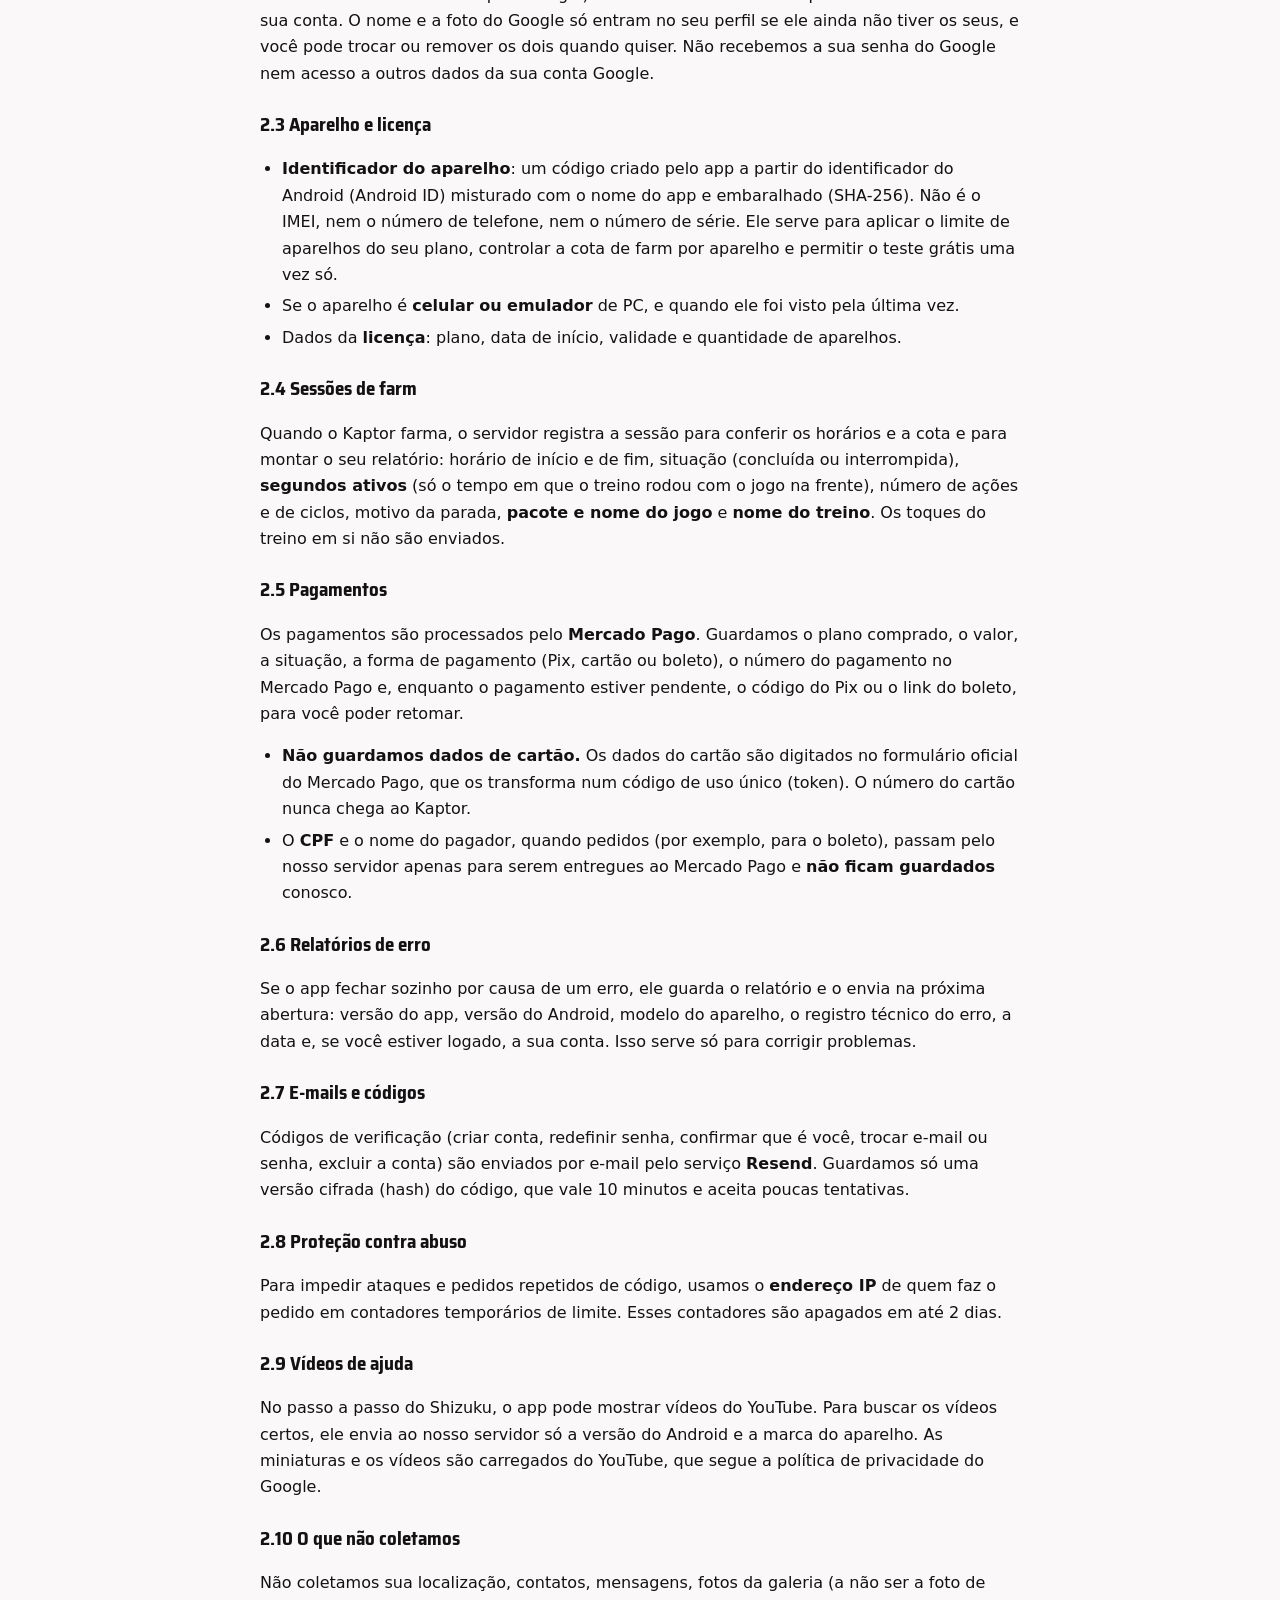
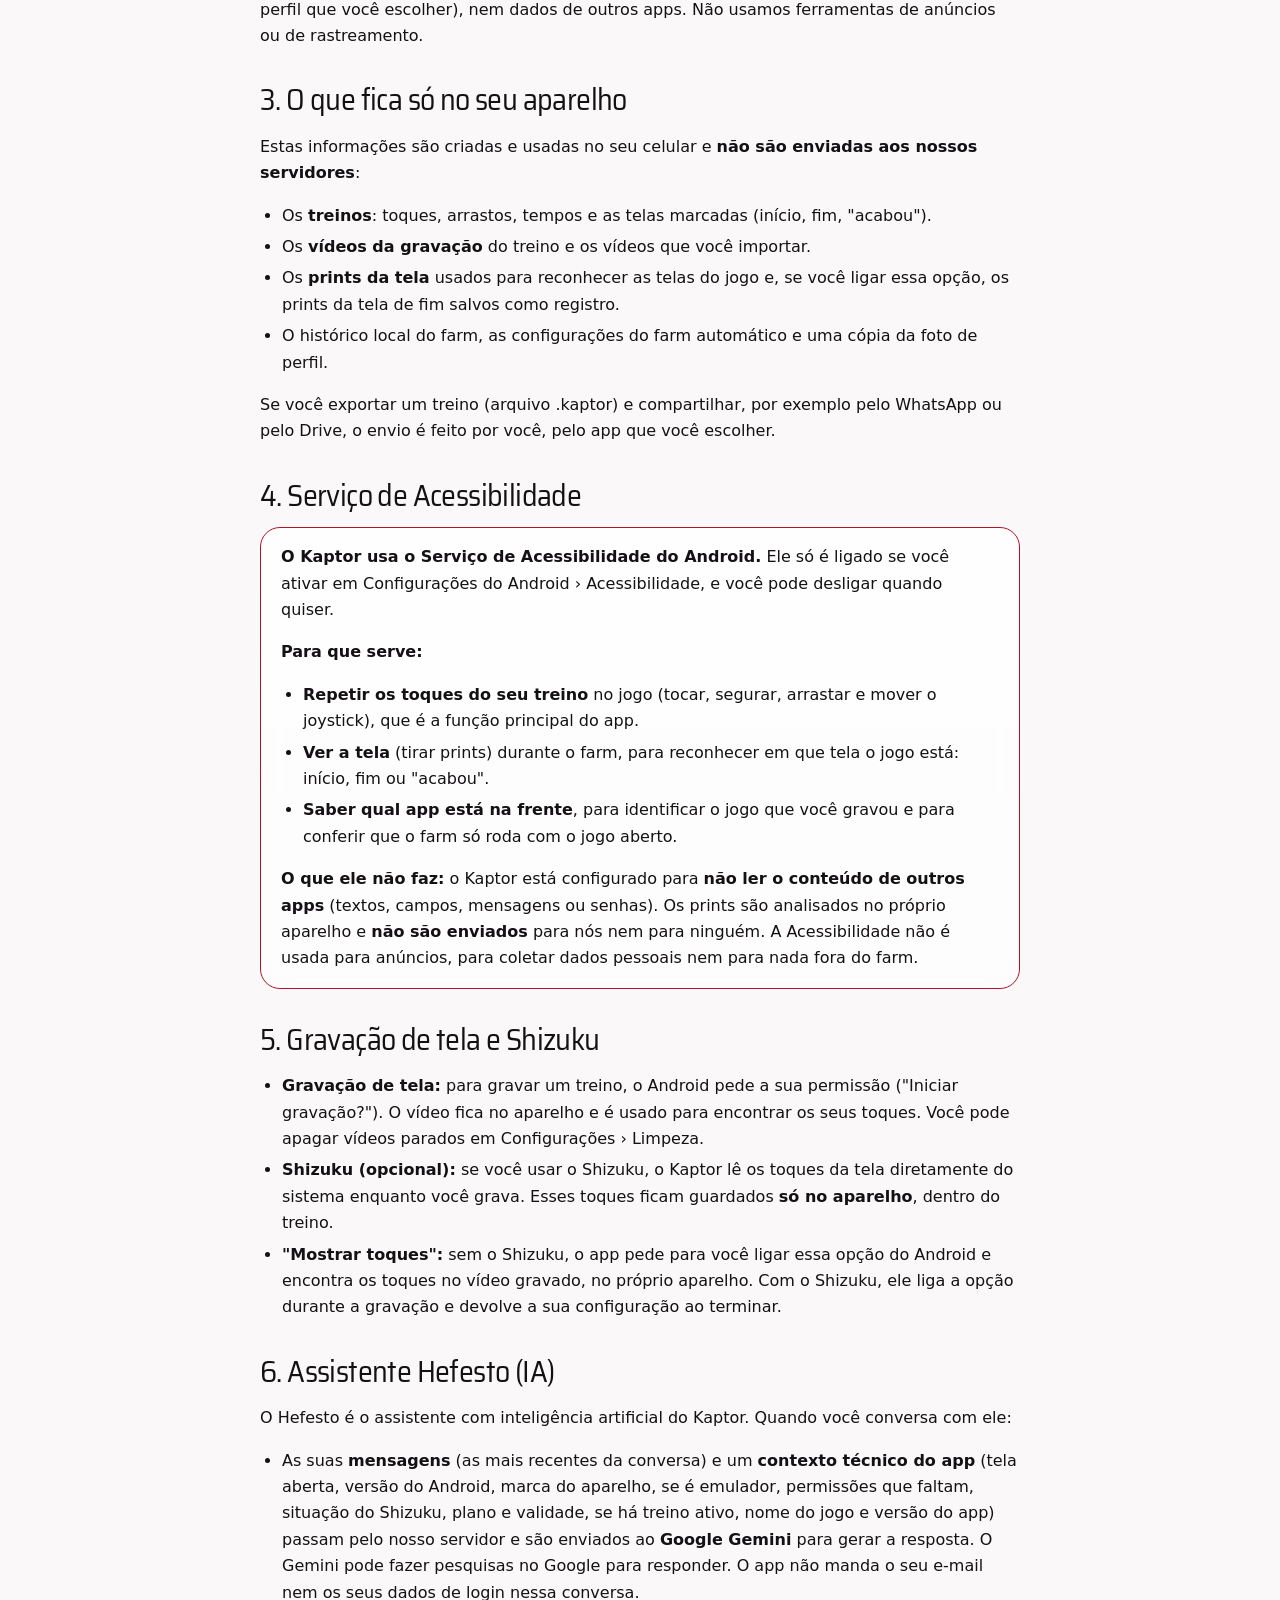
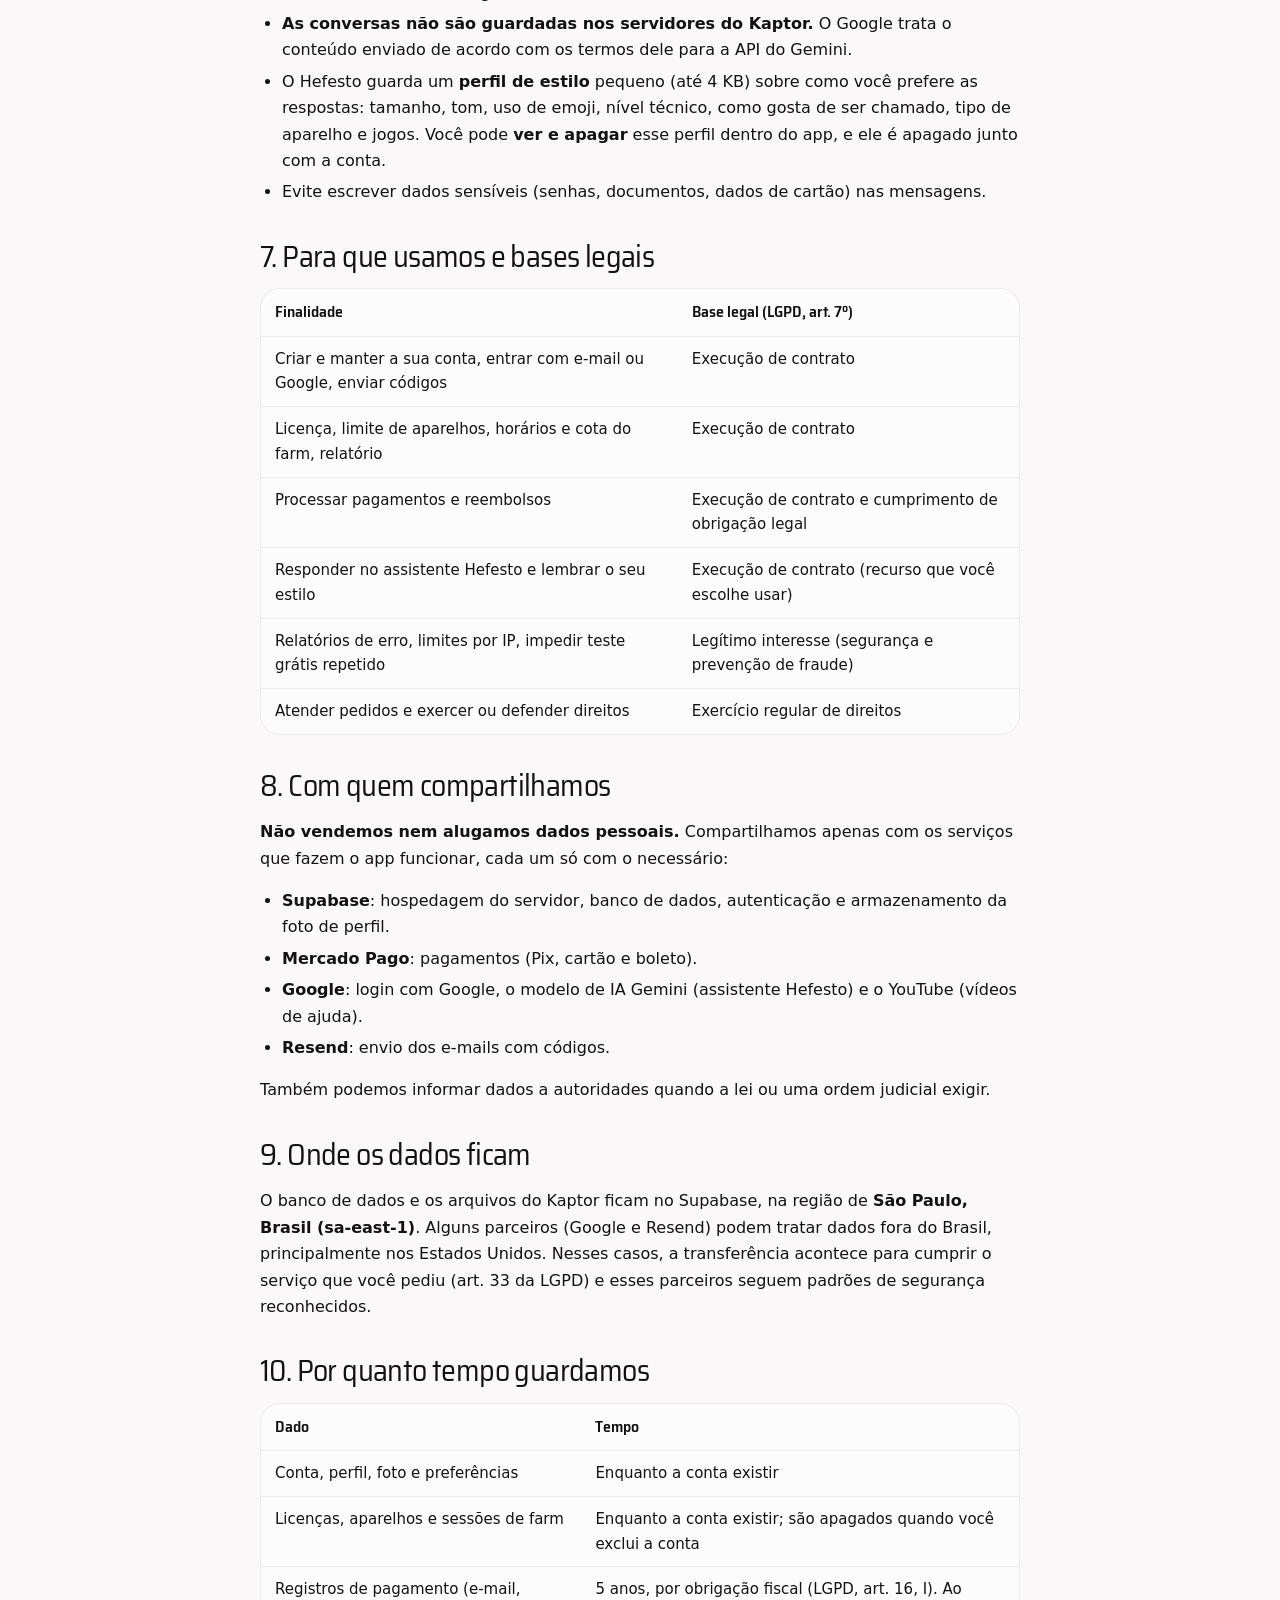
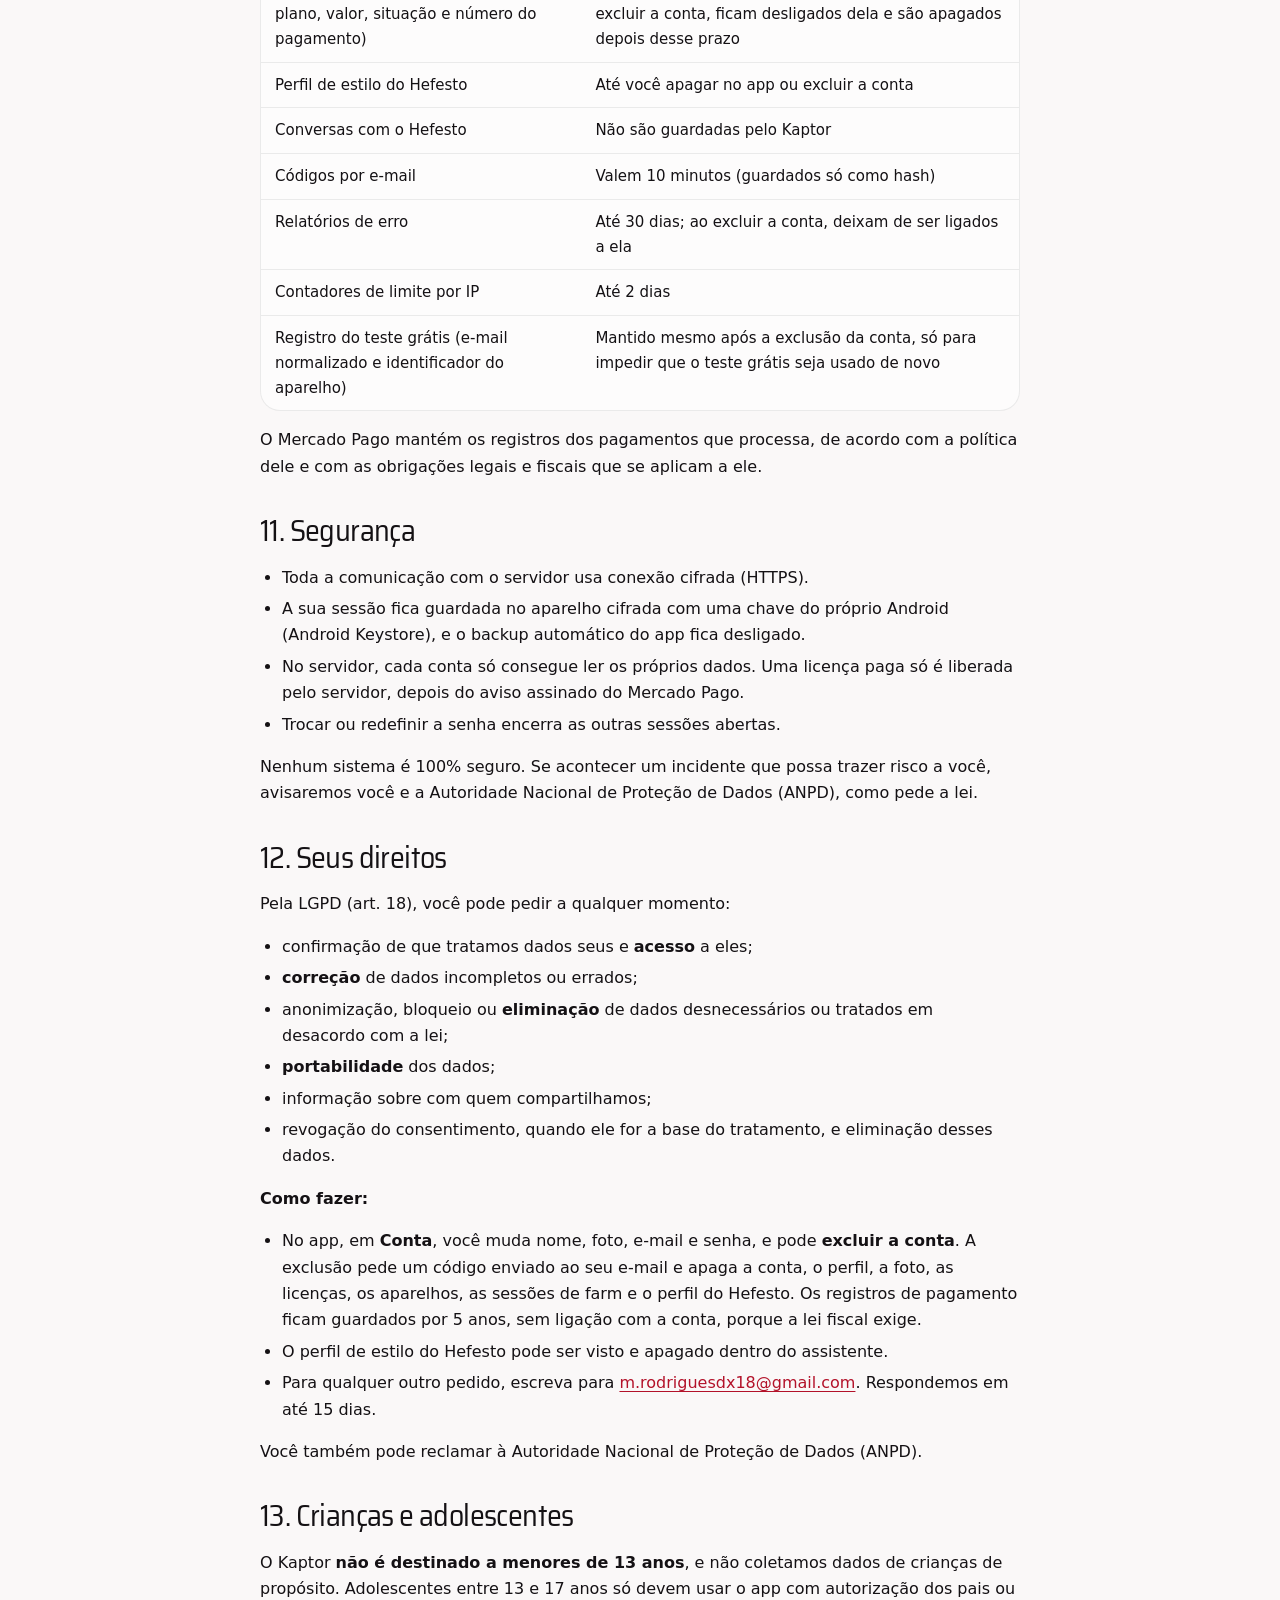
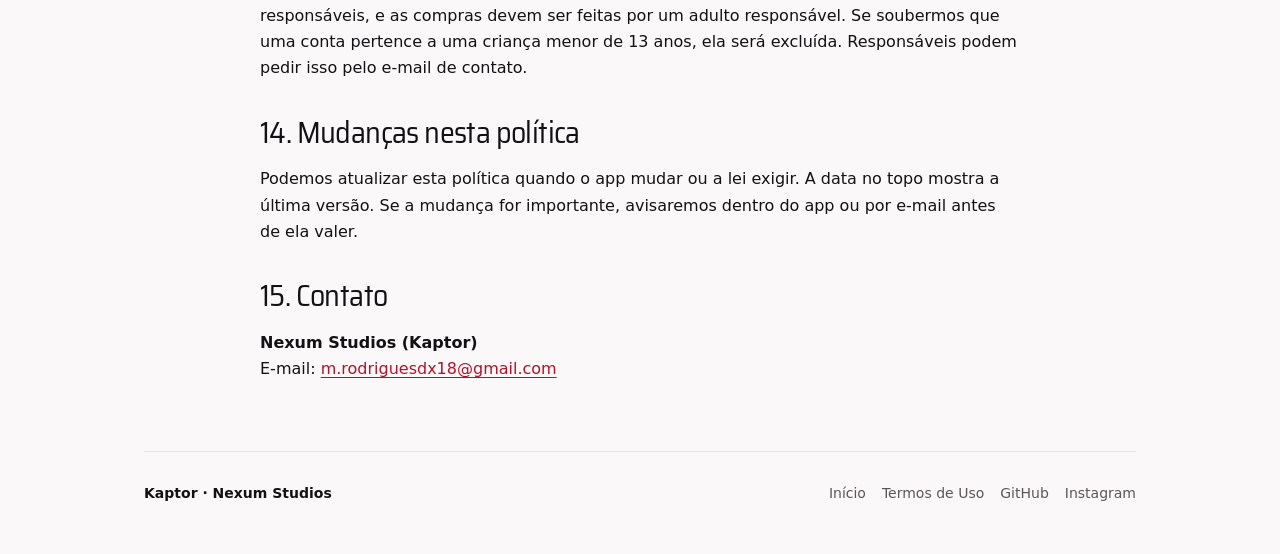
==== commit 03718b51: "Privacidade: registros de pagamento guardados por 5 anos (obrigação fiscal)" ====
--- a/privacidade.html
+++ b/privacidade.html
@@ -185,7 +185,8 @@
         <thead><tr><th>Dado</th><th>Tempo</th></tr></thead>
         <tbody>
           <tr><td>Conta, perfil, foto e preferências</td><td>Enquanto a conta existir</td></tr>
-          <tr><td>Licenças, aparelhos, sessões de farm e pagamentos</td><td>Enquanto a conta existir; são apagados quando você exclui a conta</td></tr>
+          <tr><td>Licenças, aparelhos e sessões de farm</td><td>Enquanto a conta existir; são apagados quando você exclui a conta</td></tr>
+          <tr><td>Registros de pagamento (e-mail, plano, valor, situação e número do pagamento)</td><td>5 anos, por obrigação fiscal (LGPD, art. 16, I). Ao excluir a conta, ficam desligados dela e são apagados depois desse prazo</td></tr>
           <tr><td>Perfil de estilo do Hefesto</td><td>Até você apagar no app ou excluir a conta</td></tr>
           <tr><td>Conversas com o Hefesto</td><td>Não são guardadas pelo Kaptor</td></tr>
           <tr><td>Códigos por e-mail</td><td>Valem 10 minutos (guardados só como hash)</td></tr>
@@ -218,7 +219,7 @@
     </ul>
     <p><b>Como fazer:</b></p>
     <ul>
-      <li>No app, em <b>Conta</b>, você muda nome, foto, e-mail e senha, e pode <b>excluir a conta</b>. A exclusão pede um código enviado ao seu e-mail e apaga a conta, o perfil, a foto, as licenças, os aparelhos, as sessões de farm, os pagamentos registrados e o perfil do Hefesto.</li>
+      <li>No app, em <b>Conta</b>, você muda nome, foto, e-mail e senha, e pode <b>excluir a conta</b>. A exclusão pede um código enviado ao seu e-mail e apaga a conta, o perfil, a foto, as licenças, os aparelhos, as sessões de farm e o perfil do Hefesto. Os registros de pagamento ficam guardados por 5 anos, sem ligação com a conta, porque a lei fiscal exige.</li>
       <li>O perfil de estilo do Hefesto pode ser visto e apagado dentro do assistente.</li>
       <li>Para qualquer outro pedido, escreva para <a href="mailto:m.rodriguesdx18@gmail.com">m.rodriguesdx18@gmail.com</a>. Respondemos em até 15 dias.</li>
     </ul>
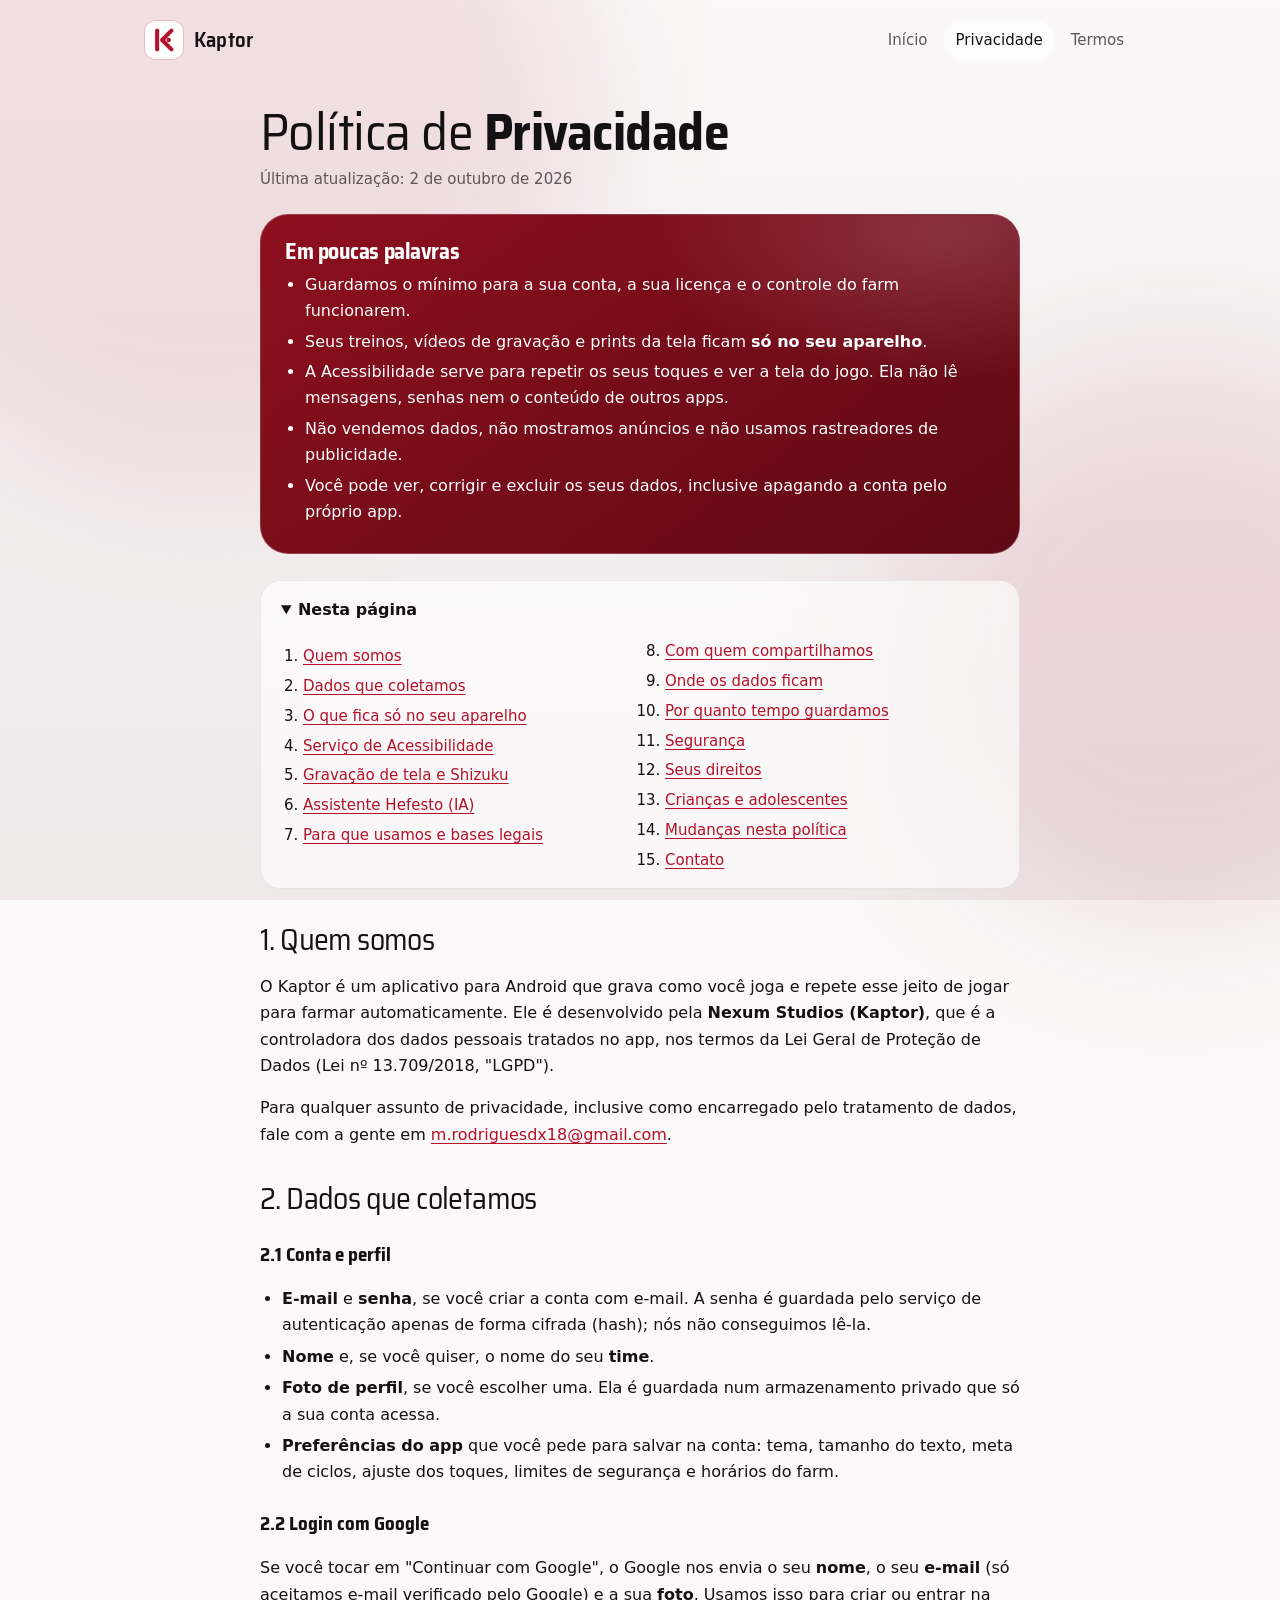
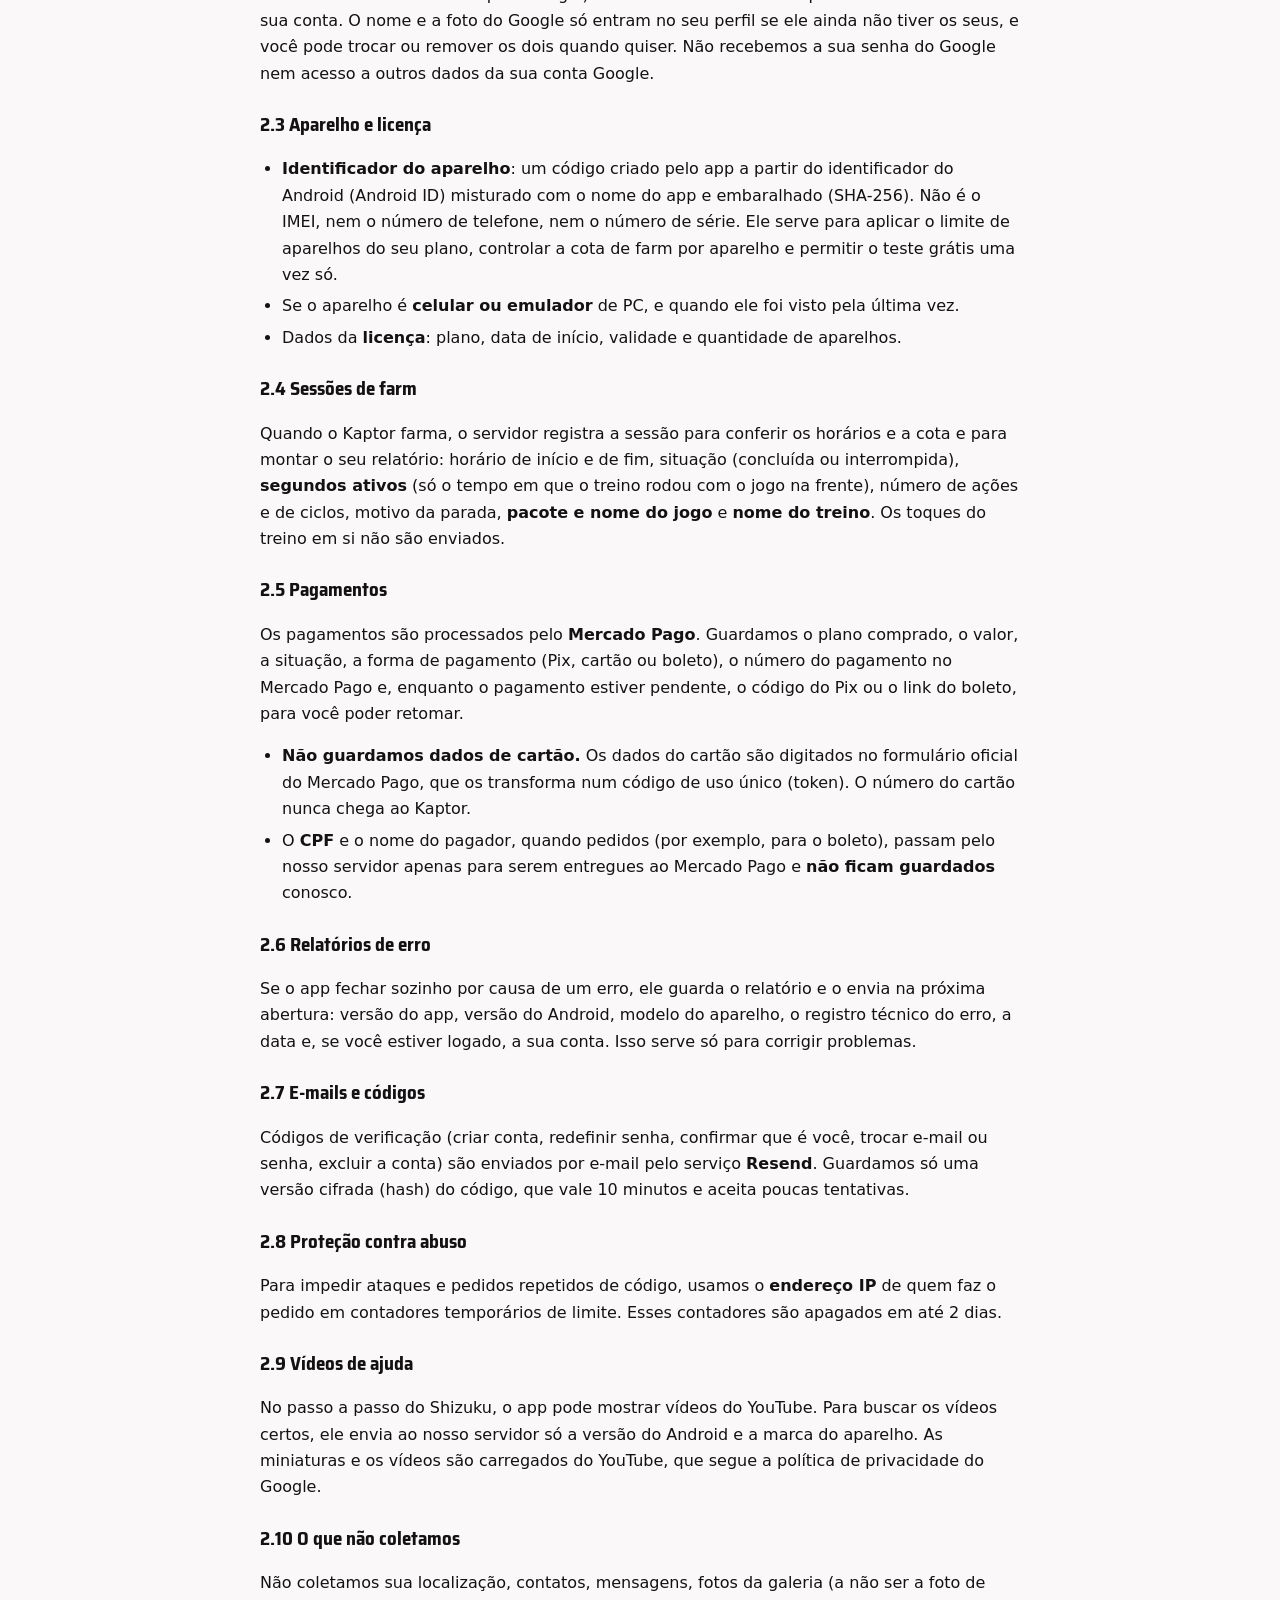
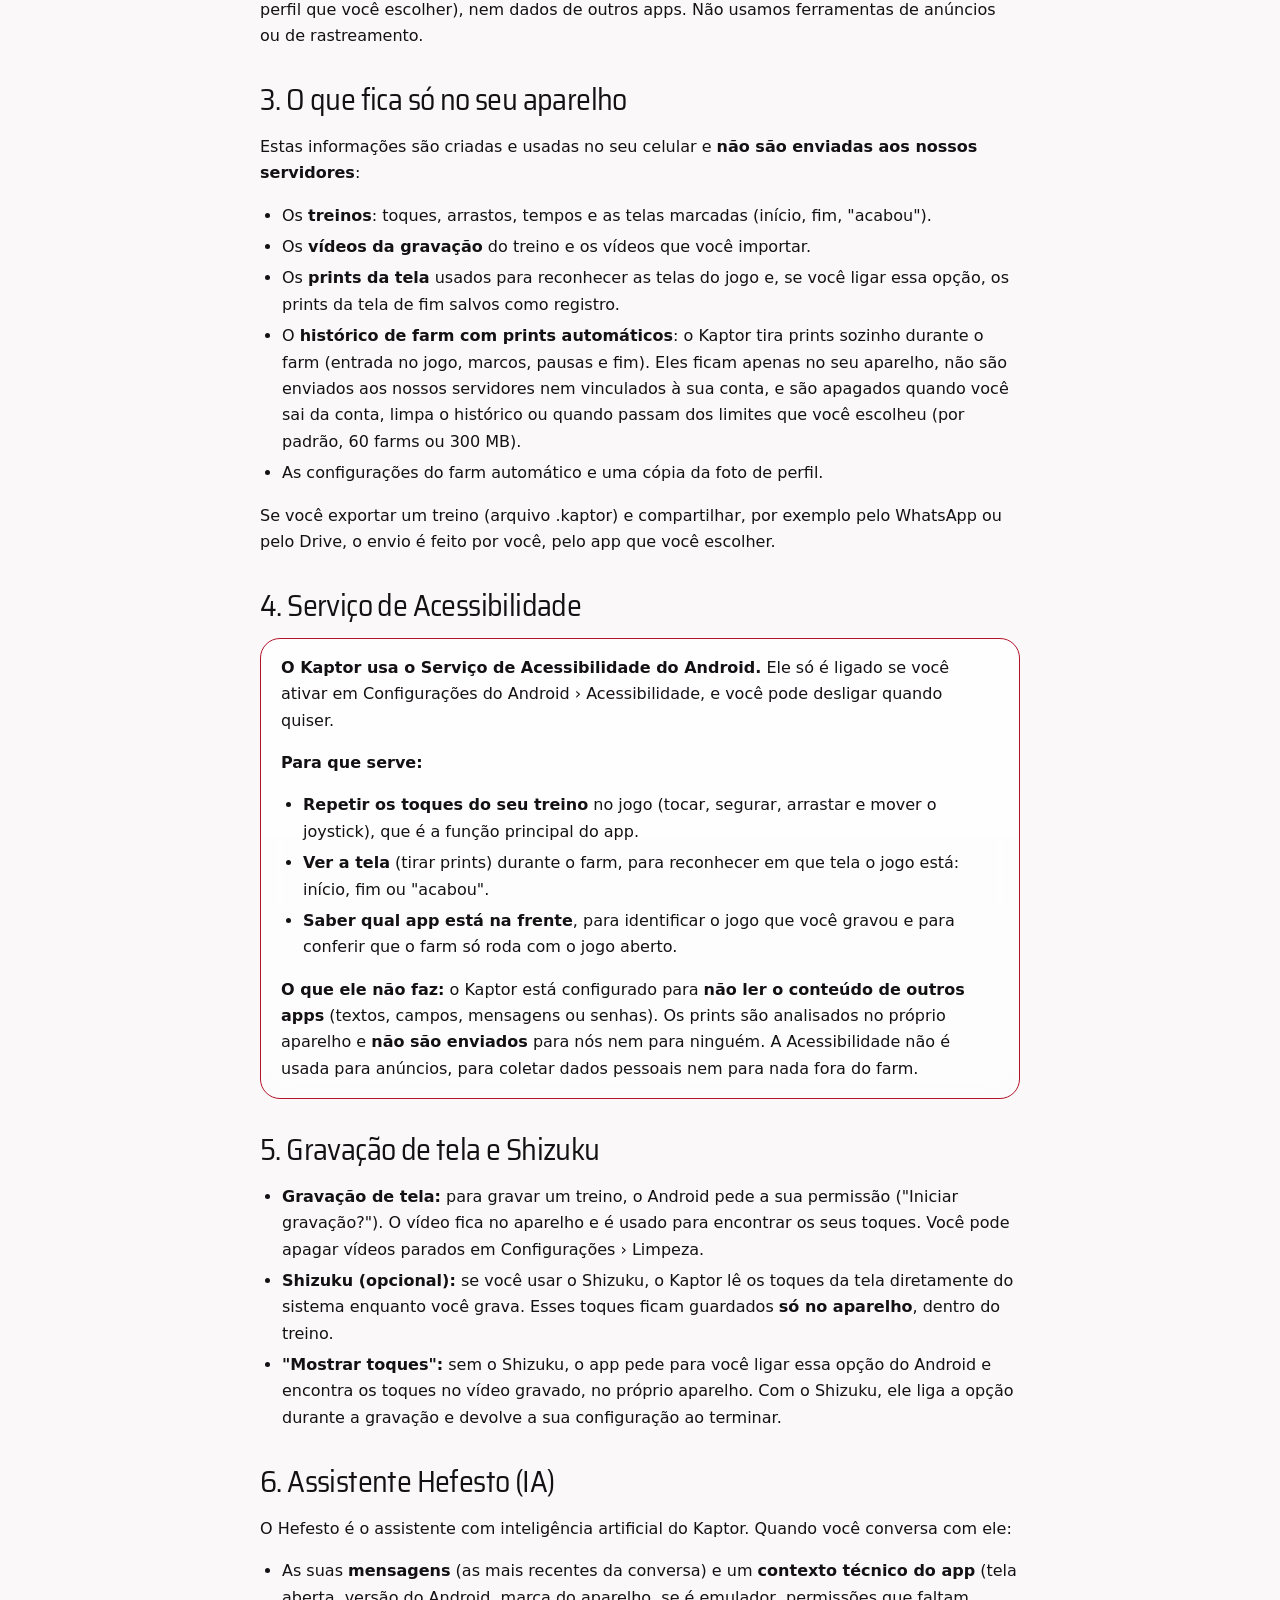
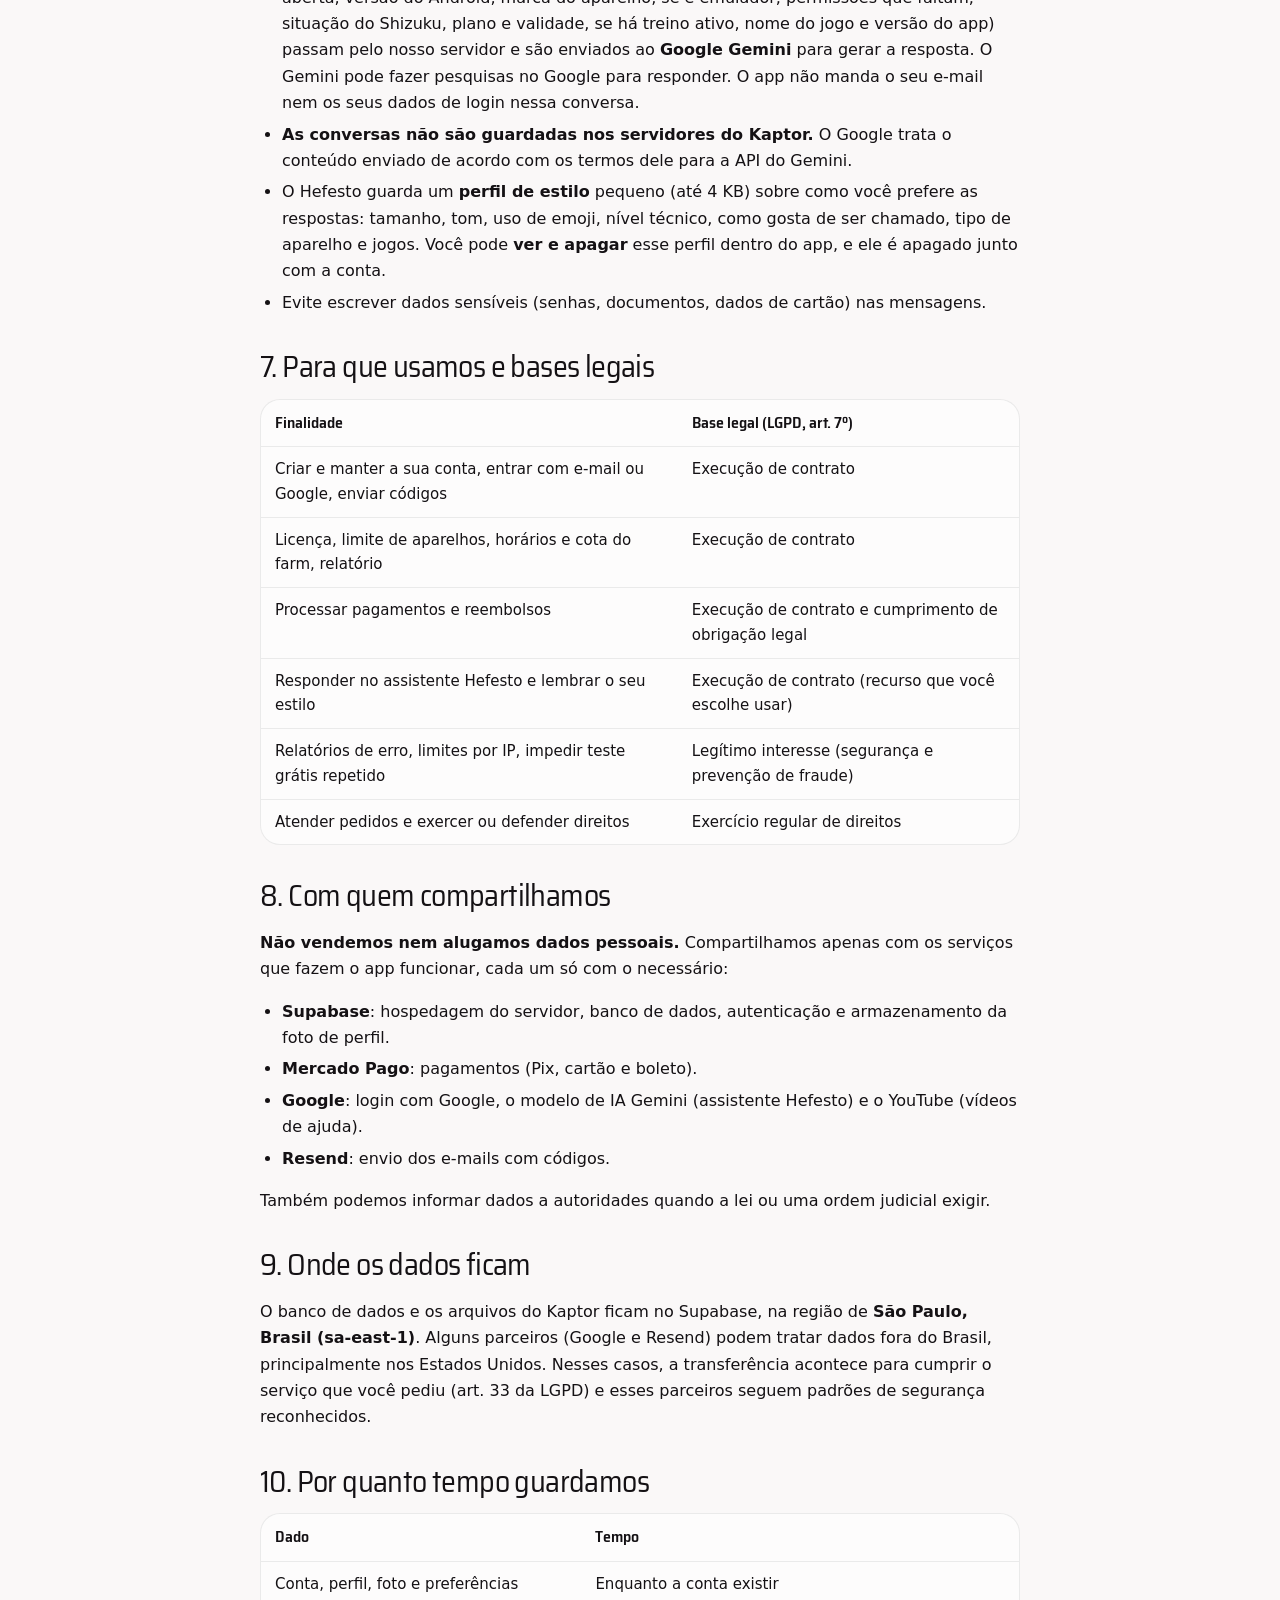
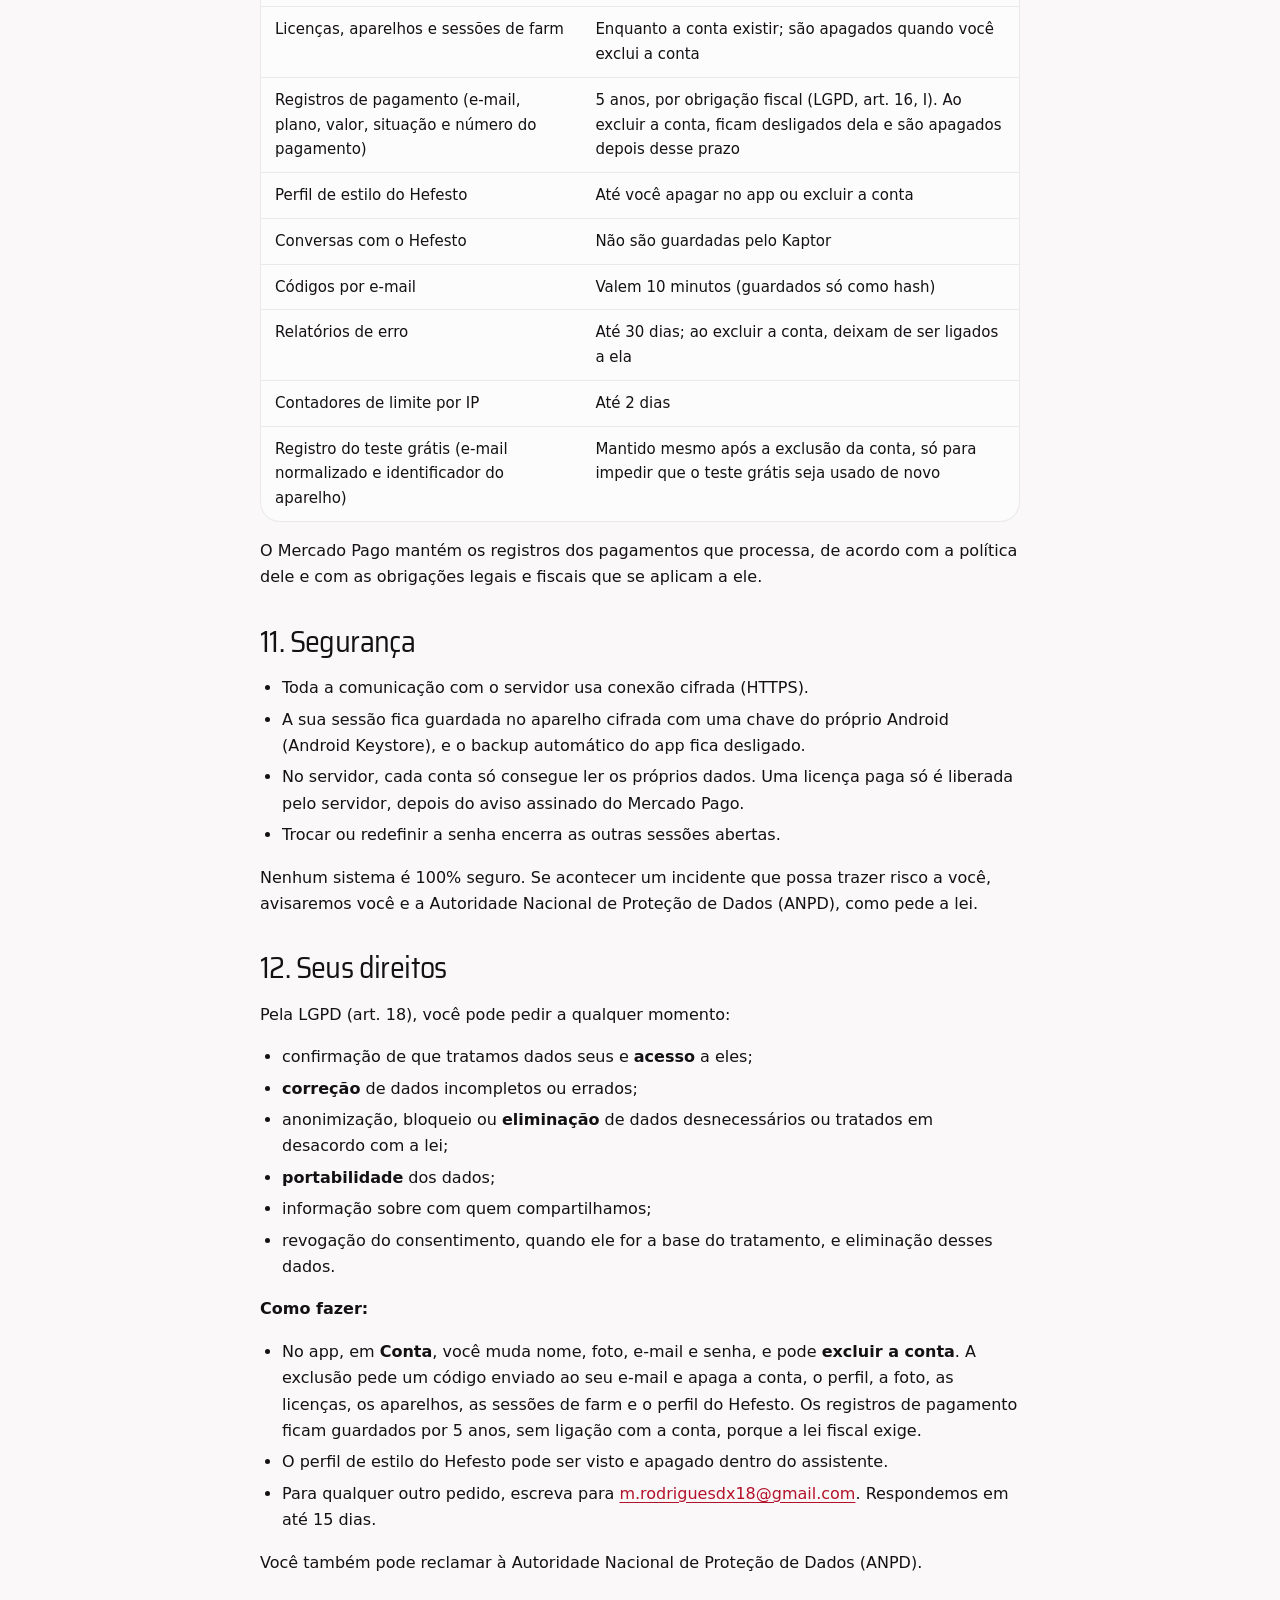
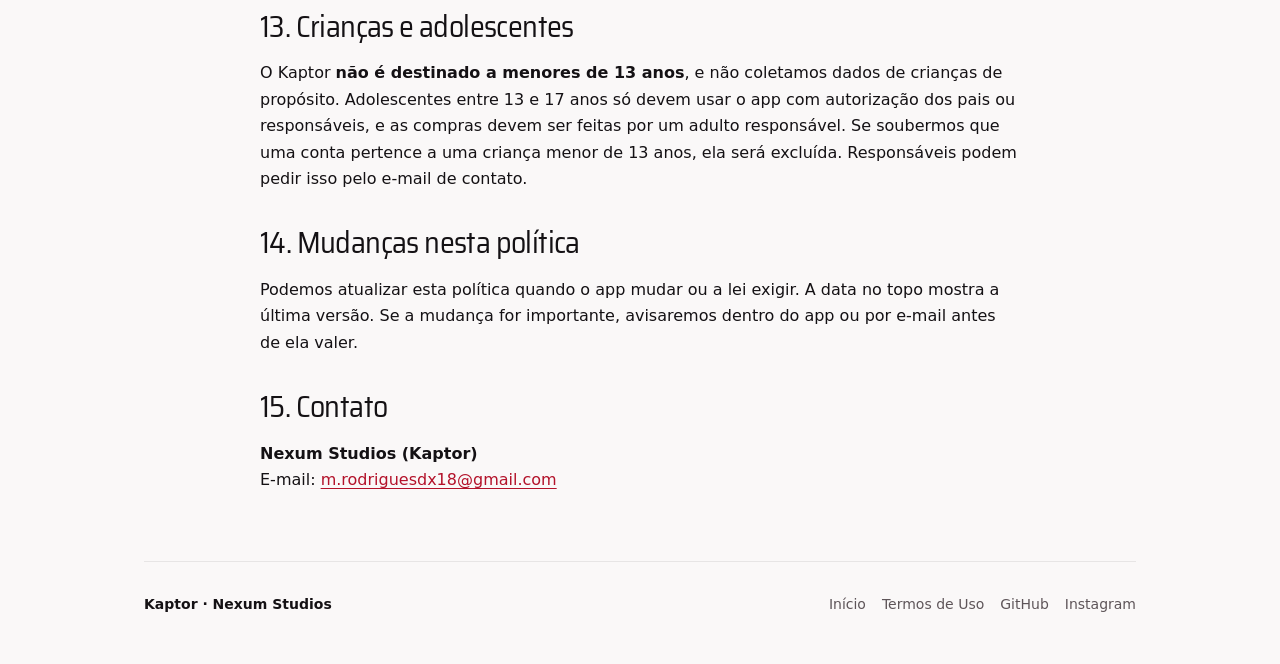
==== commit 29f2f83f: "Privacidade: histórico de farm com prints automáticos (só no aparelho)" ====
--- a/privacidade.html
+++ b/privacidade.html
@@ -119,7 +119,8 @@
       <li>Os <b>treinos</b>: toques, arrastos, tempos e as telas marcadas (início, fim, "acabou").</li>
       <li>Os <b>vídeos da gravação</b> do treino e os vídeos que você importar.</li>
       <li>Os <b>prints da tela</b> usados para reconhecer as telas do jogo e, se você ligar essa opção, os prints da tela de fim salvos como registro.</li>
-      <li>O histórico local do farm, as configurações do farm automático e uma cópia da foto de perfil.</li>
+      <li>O <b>histórico de farm com prints automáticos</b>: o Kaptor tira prints sozinho durante o farm (entrada no jogo, marcos, pausas e fim). Eles ficam apenas no seu aparelho, não são enviados aos nossos servidores nem vinculados à sua conta, e são apagados quando você sai da conta, limpa o histórico ou quando passam dos limites que você escolheu (por padrão, 60 farms ou 300 MB).</li>
+      <li>As configurações do farm automático e uma cópia da foto de perfil.</li>
     </ul>
     <p>Se você exportar um treino (arquivo .kaptor) e compartilhar, por exemplo pelo WhatsApp ou pelo Drive, o envio é feito por você, pelo app que você escolher.</p>
 
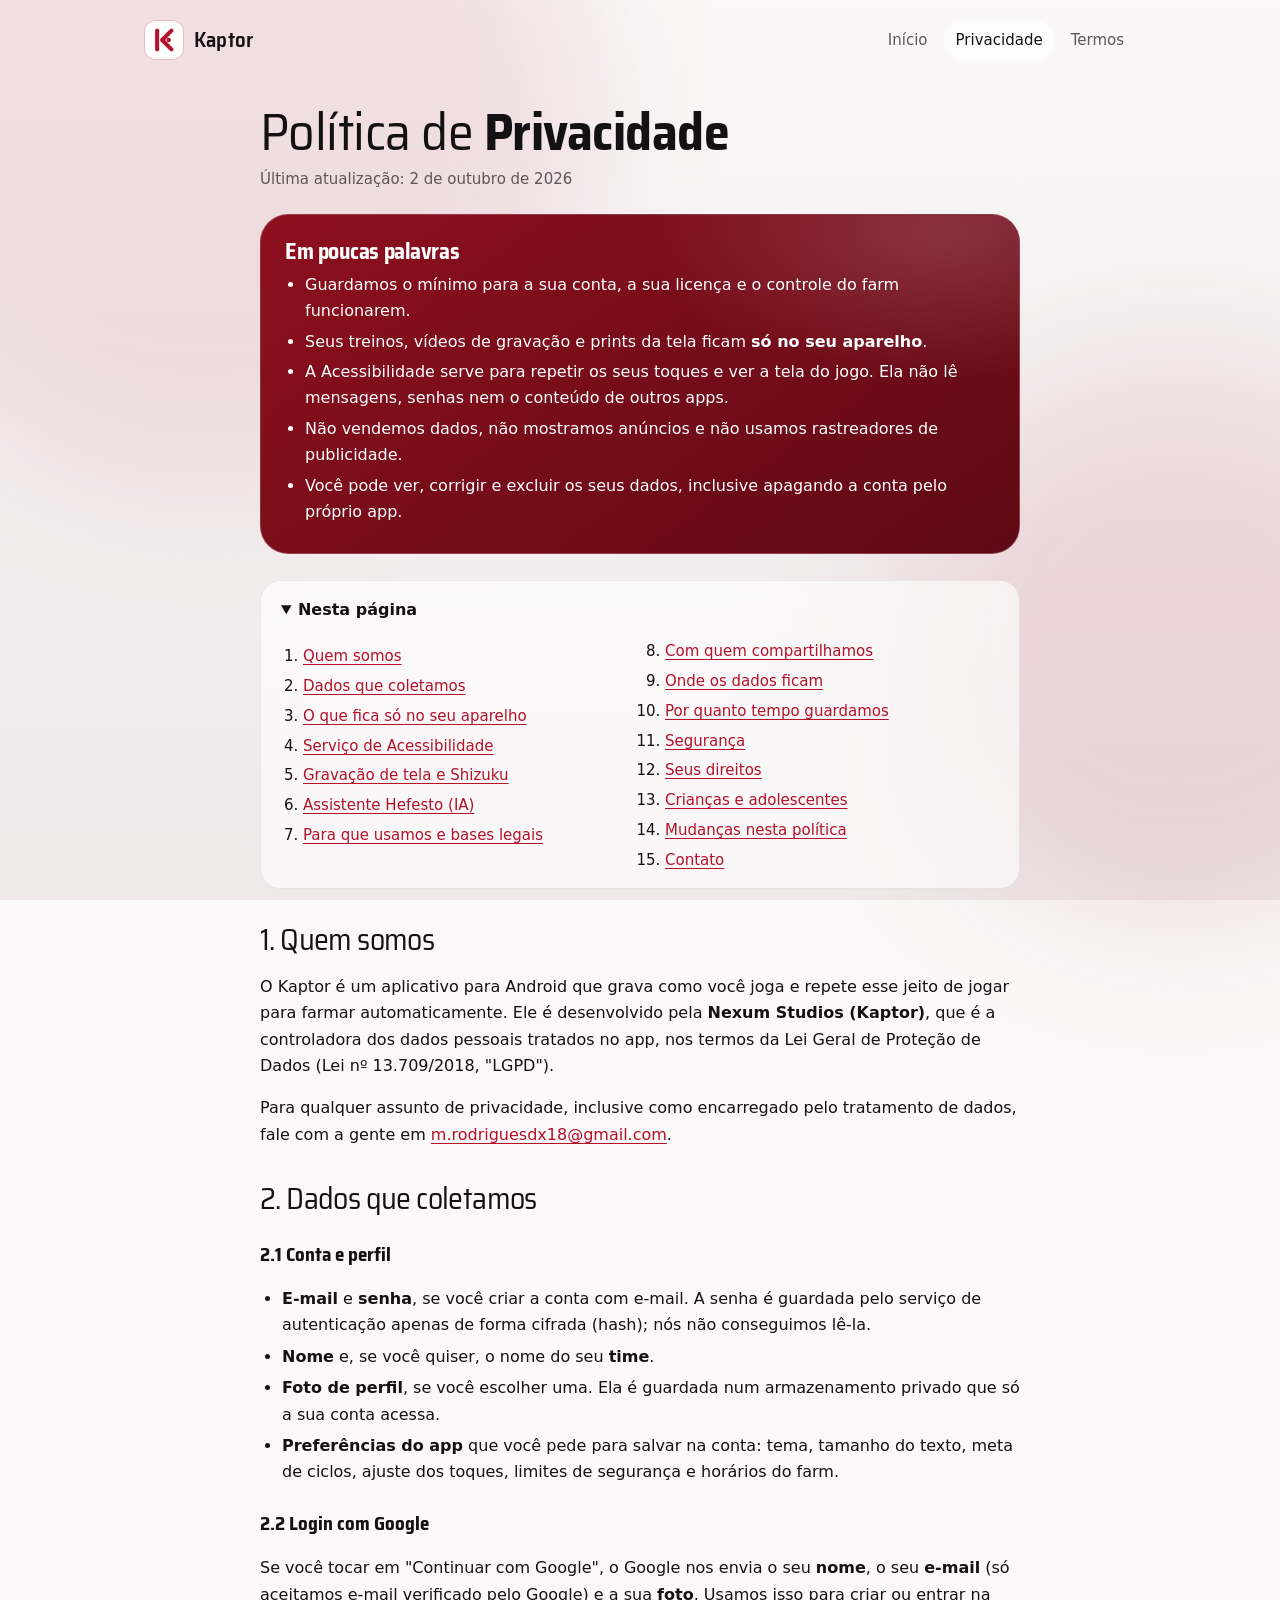
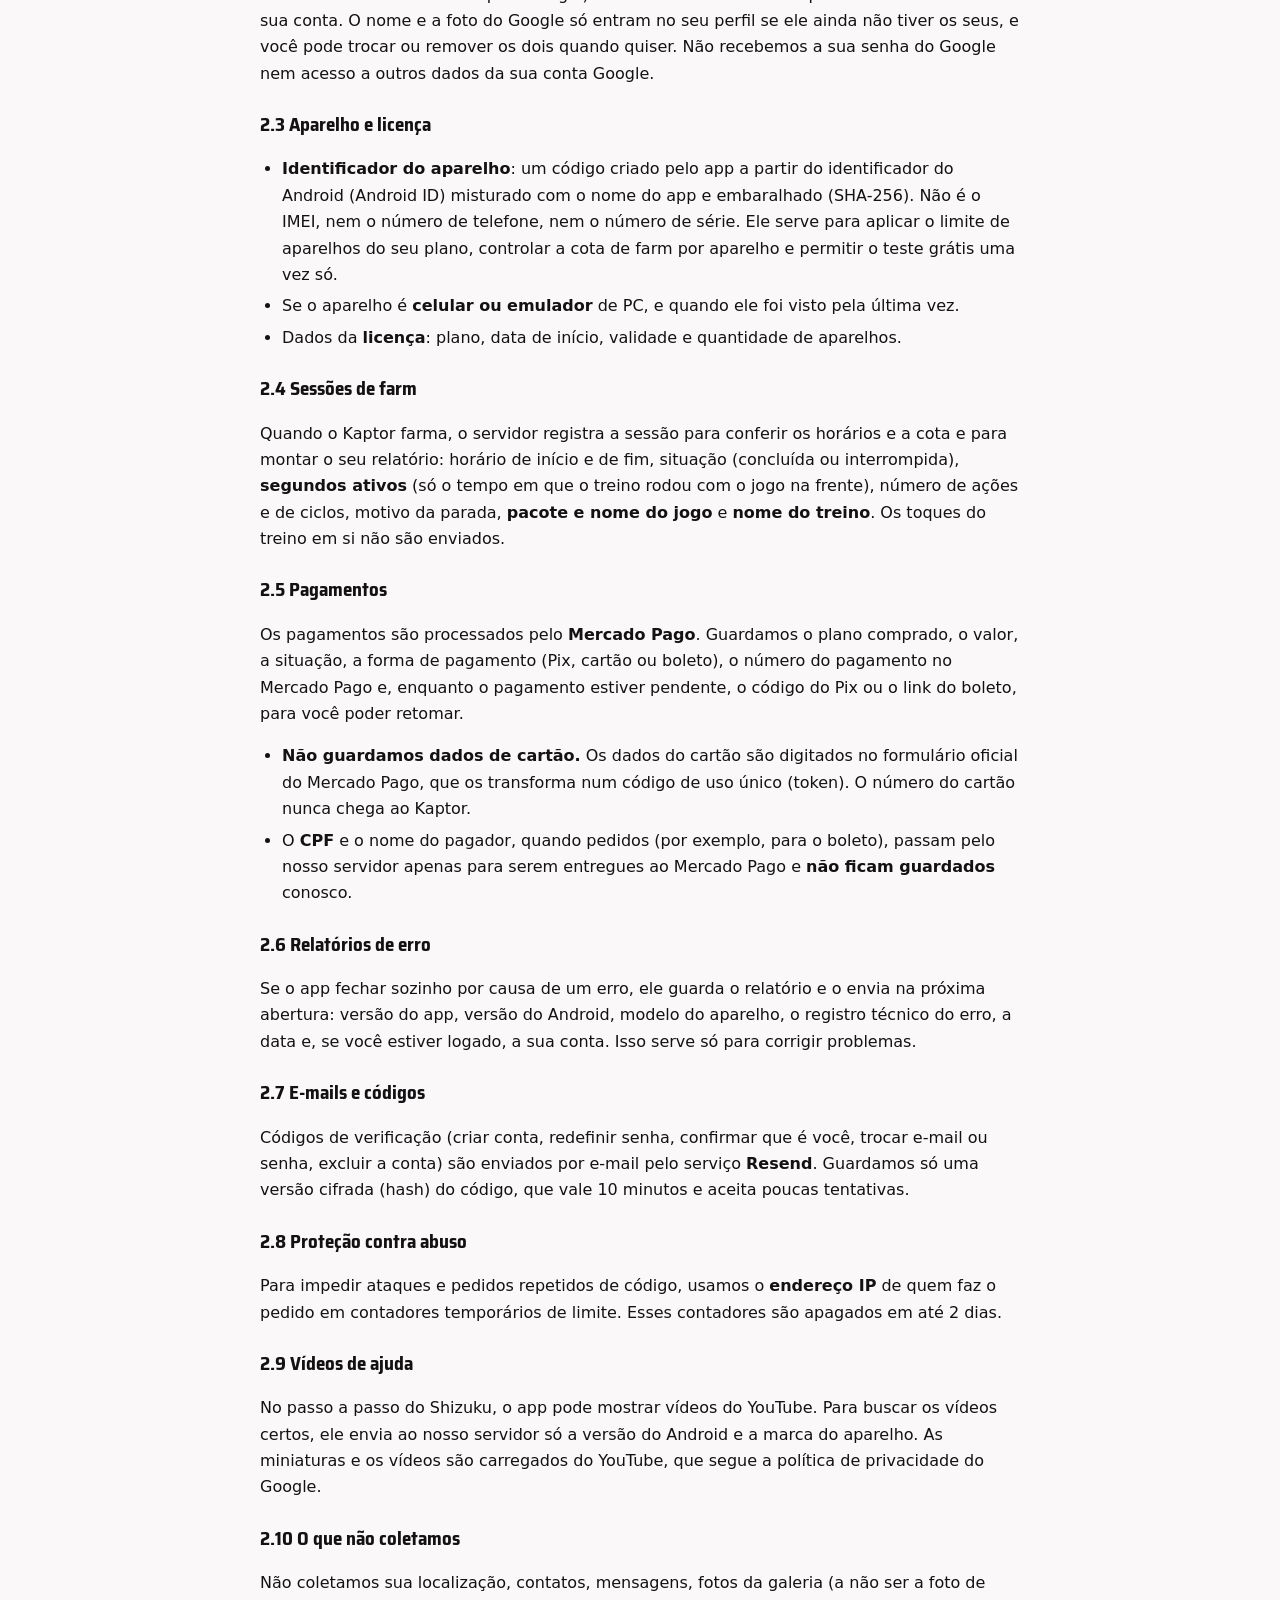
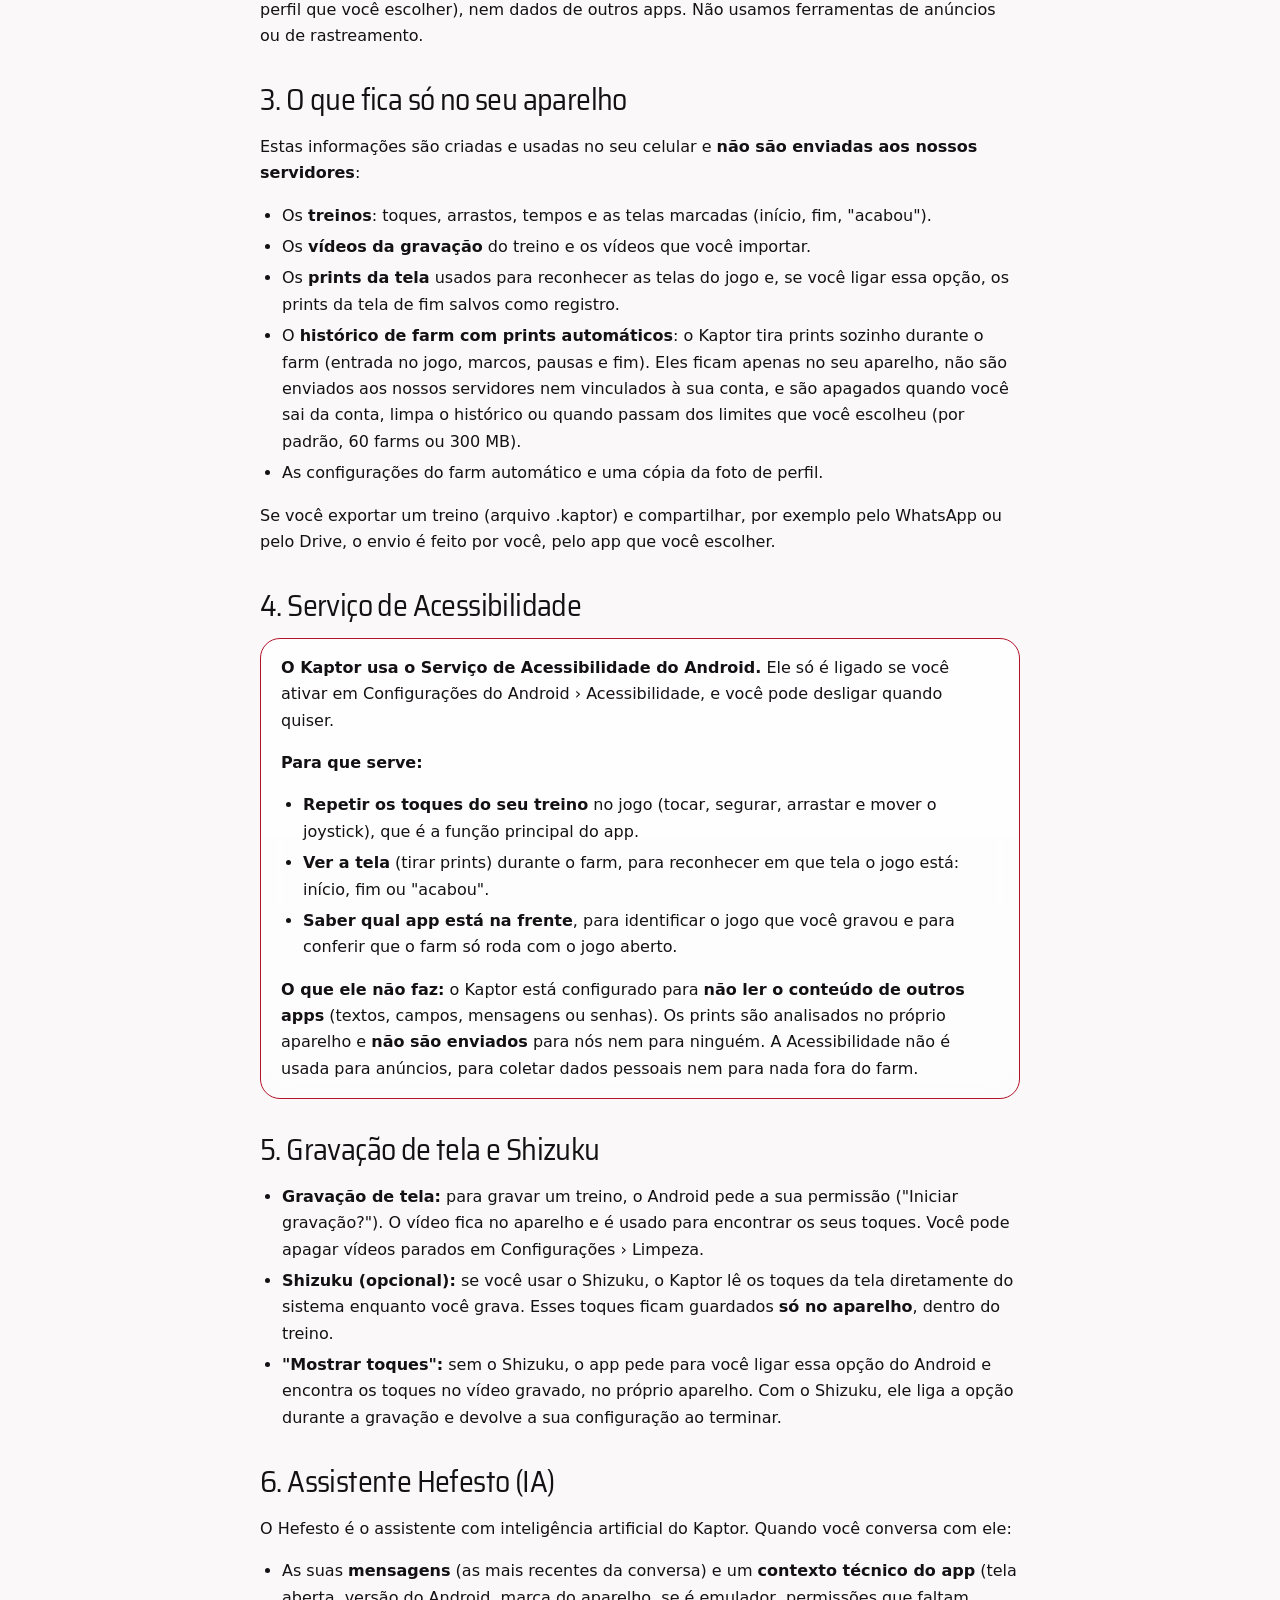
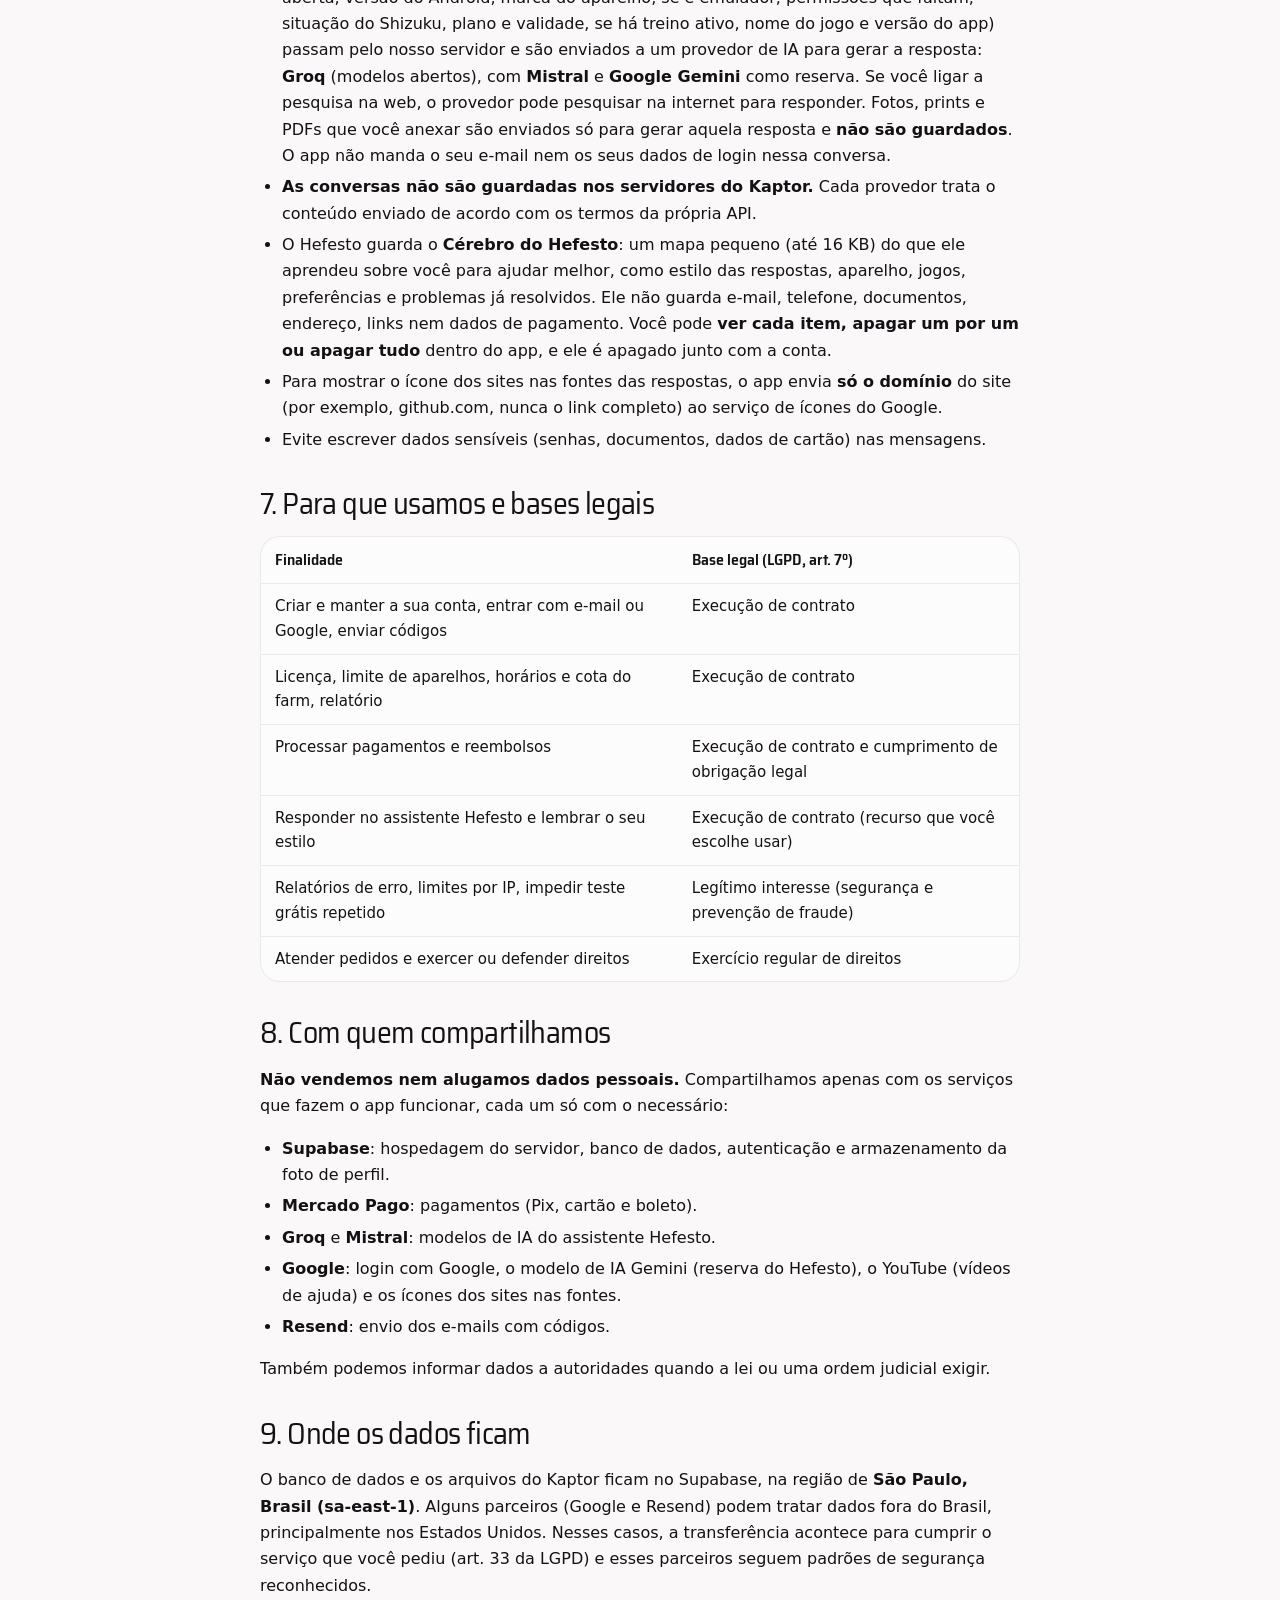
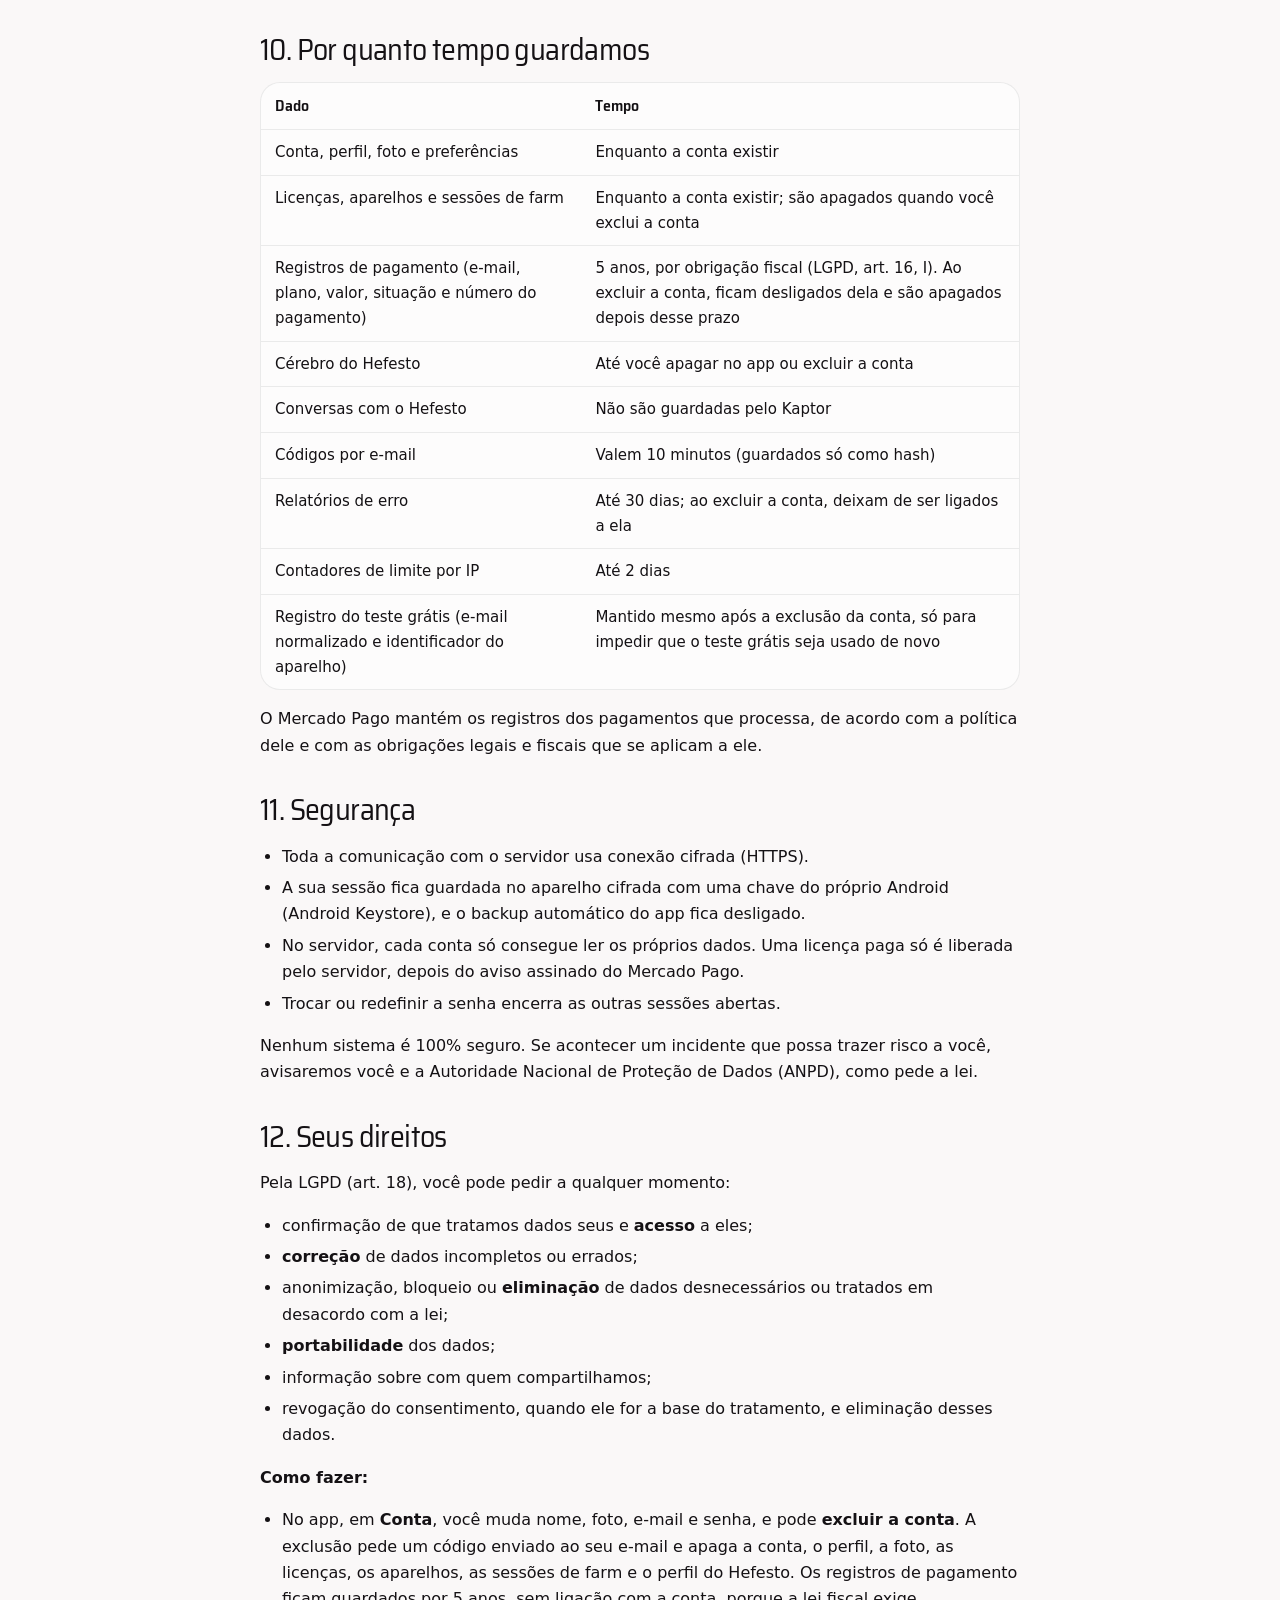
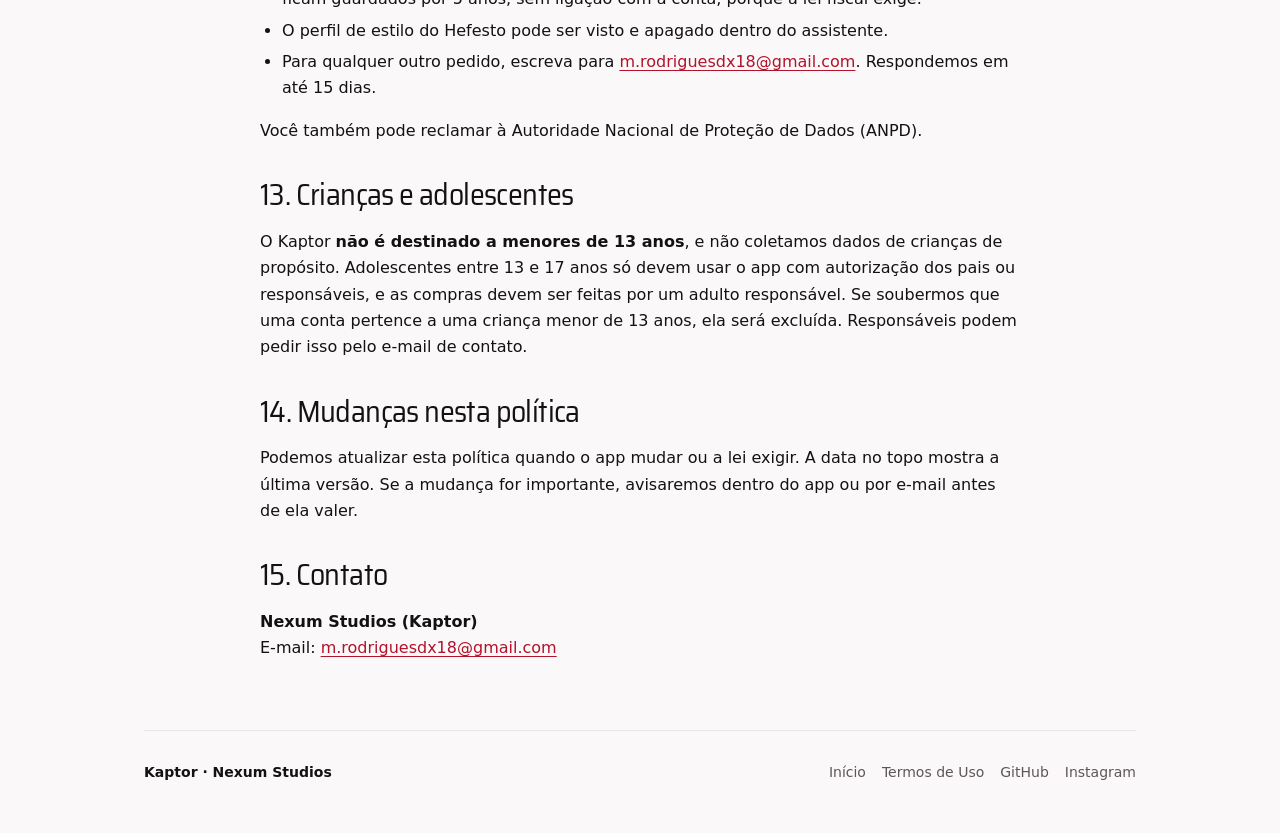
==== commit e24b1b40: "Privacidade: provedores de IA, Cérebro do Hefesto, anexos e ícones das fontes" ====
--- a/privacidade.html
+++ b/privacidade.html
@@ -146,9 +146,10 @@
     <h2 id="hefesto">6. Assistente Hefesto (IA)</h2>
     <p>O Hefesto é o assistente com inteligência artificial do Kaptor. Quando você conversa com ele:</p>
     <ul>
-      <li>As suas <b>mensagens</b> (as mais recentes da conversa) e um <b>contexto técnico do app</b> (tela aberta, versão do Android, marca do aparelho, se é emulador, permissões que faltam, situação do Shizuku, plano e validade, se há treino ativo, nome do jogo e versão do app) passam pelo nosso servidor e são enviados ao <b>Google Gemini</b> para gerar a resposta. O Gemini pode fazer pesquisas no Google para responder. O app não manda o seu e-mail nem os seus dados de login nessa conversa.</li>
-      <li><b>As conversas não são guardadas nos servidores do Kaptor.</b> O Google trata o conteúdo enviado de acordo com os termos dele para a API do Gemini.</li>
-      <li>O Hefesto guarda um <b>perfil de estilo</b> pequeno (até 4 KB) sobre como você prefere as respostas: tamanho, tom, uso de emoji, nível técnico, como gosta de ser chamado, tipo de aparelho e jogos. Você pode <b>ver e apagar</b> esse perfil dentro do app, e ele é apagado junto com a conta.</li>
+      <li>As suas <b>mensagens</b> (as mais recentes da conversa) e um <b>contexto técnico do app</b> (tela aberta, versão do Android, marca do aparelho, se é emulador, permissões que faltam, situação do Shizuku, plano e validade, se há treino ativo, nome do jogo e versão do app) passam pelo nosso servidor e são enviados a um provedor de IA para gerar a resposta: <b>Groq</b> (modelos abertos), com <b>Mistral</b> e <b>Google Gemini</b> como reserva. Se você ligar a pesquisa na web, o provedor pode pesquisar na internet para responder. Fotos, prints e PDFs que você anexar são enviados só para gerar aquela resposta e <b>não são guardados</b>. O app não manda o seu e-mail nem os seus dados de login nessa conversa.</li>
+      <li><b>As conversas não são guardadas nos servidores do Kaptor.</b> Cada provedor trata o conteúdo enviado de acordo com os termos da própria API.</li>
+      <li>O Hefesto guarda o <b>Cérebro do Hefesto</b>: um mapa pequeno (até 16 KB) do que ele aprendeu sobre você para ajudar melhor, como estilo das respostas, aparelho, jogos, preferências e problemas já resolvidos. Ele não guarda e-mail, telefone, documentos, endereço, links nem dados de pagamento. Você pode <b>ver cada item, apagar um por um ou apagar tudo</b> dentro do app, e ele é apagado junto com a conta.</li>
+      <li>Para mostrar o ícone dos sites nas fontes das respostas, o app envia <b>só o domínio</b> do site (por exemplo, github.com, nunca o link completo) ao serviço de ícones do Google.</li>
       <li>Evite escrever dados sensíveis (senhas, documentos, dados de cartão) nas mensagens.</li>
     </ul>
 
@@ -172,7 +173,8 @@
     <ul>
       <li><b>Supabase</b>: hospedagem do servidor, banco de dados, autenticação e armazenamento da foto de perfil.</li>
       <li><b>Mercado Pago</b>: pagamentos (Pix, cartão e boleto).</li>
-      <li><b>Google</b>: login com Google, o modelo de IA Gemini (assistente Hefesto) e o YouTube (vídeos de ajuda).</li>
+      <li><b>Groq</b> e <b>Mistral</b>: modelos de IA do assistente Hefesto.</li>
+      <li><b>Google</b>: login com Google, o modelo de IA Gemini (reserva do Hefesto), o YouTube (vídeos de ajuda) e os ícones dos sites nas fontes.</li>
       <li><b>Resend</b>: envio dos e-mails com códigos.</li>
     </ul>
     <p>Também podemos informar dados a autoridades quando a lei ou uma ordem judicial exigir.</p>
@@ -188,7 +190,7 @@
           <tr><td>Conta, perfil, foto e preferências</td><td>Enquanto a conta existir</td></tr>
           <tr><td>Licenças, aparelhos e sessões de farm</td><td>Enquanto a conta existir; são apagados quando você exclui a conta</td></tr>
           <tr><td>Registros de pagamento (e-mail, plano, valor, situação e número do pagamento)</td><td>5 anos, por obrigação fiscal (LGPD, art. 16, I). Ao excluir a conta, ficam desligados dela e são apagados depois desse prazo</td></tr>
-          <tr><td>Perfil de estilo do Hefesto</td><td>Até você apagar no app ou excluir a conta</td></tr>
+          <tr><td>Cérebro do Hefesto</td><td>Até você apagar no app ou excluir a conta</td></tr>
           <tr><td>Conversas com o Hefesto</td><td>Não são guardadas pelo Kaptor</td></tr>
           <tr><td>Códigos por e-mail</td><td>Valem 10 minutos (guardados só como hash)</td></tr>
           <tr><td>Relatórios de erro</td><td>Até 30 dias; ao excluir a conta, deixam de ser ligados a ela</td></tr>
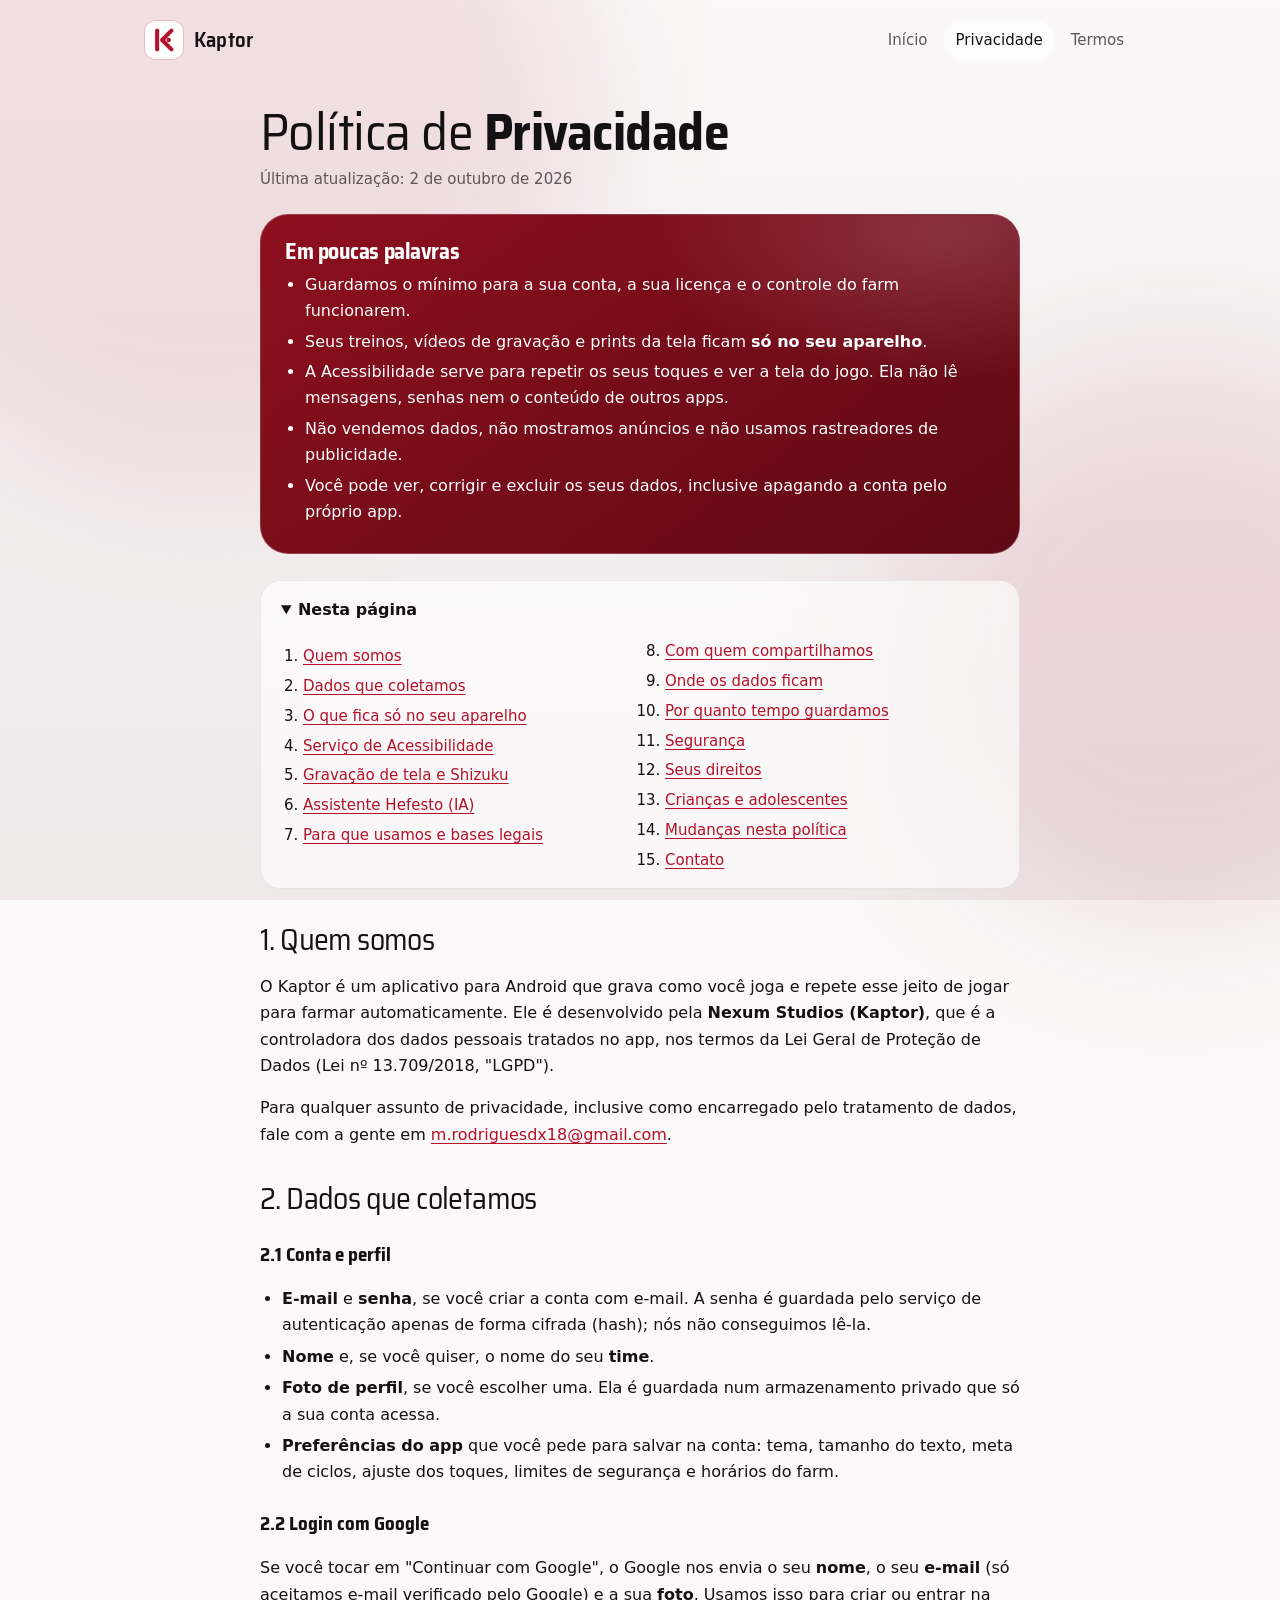
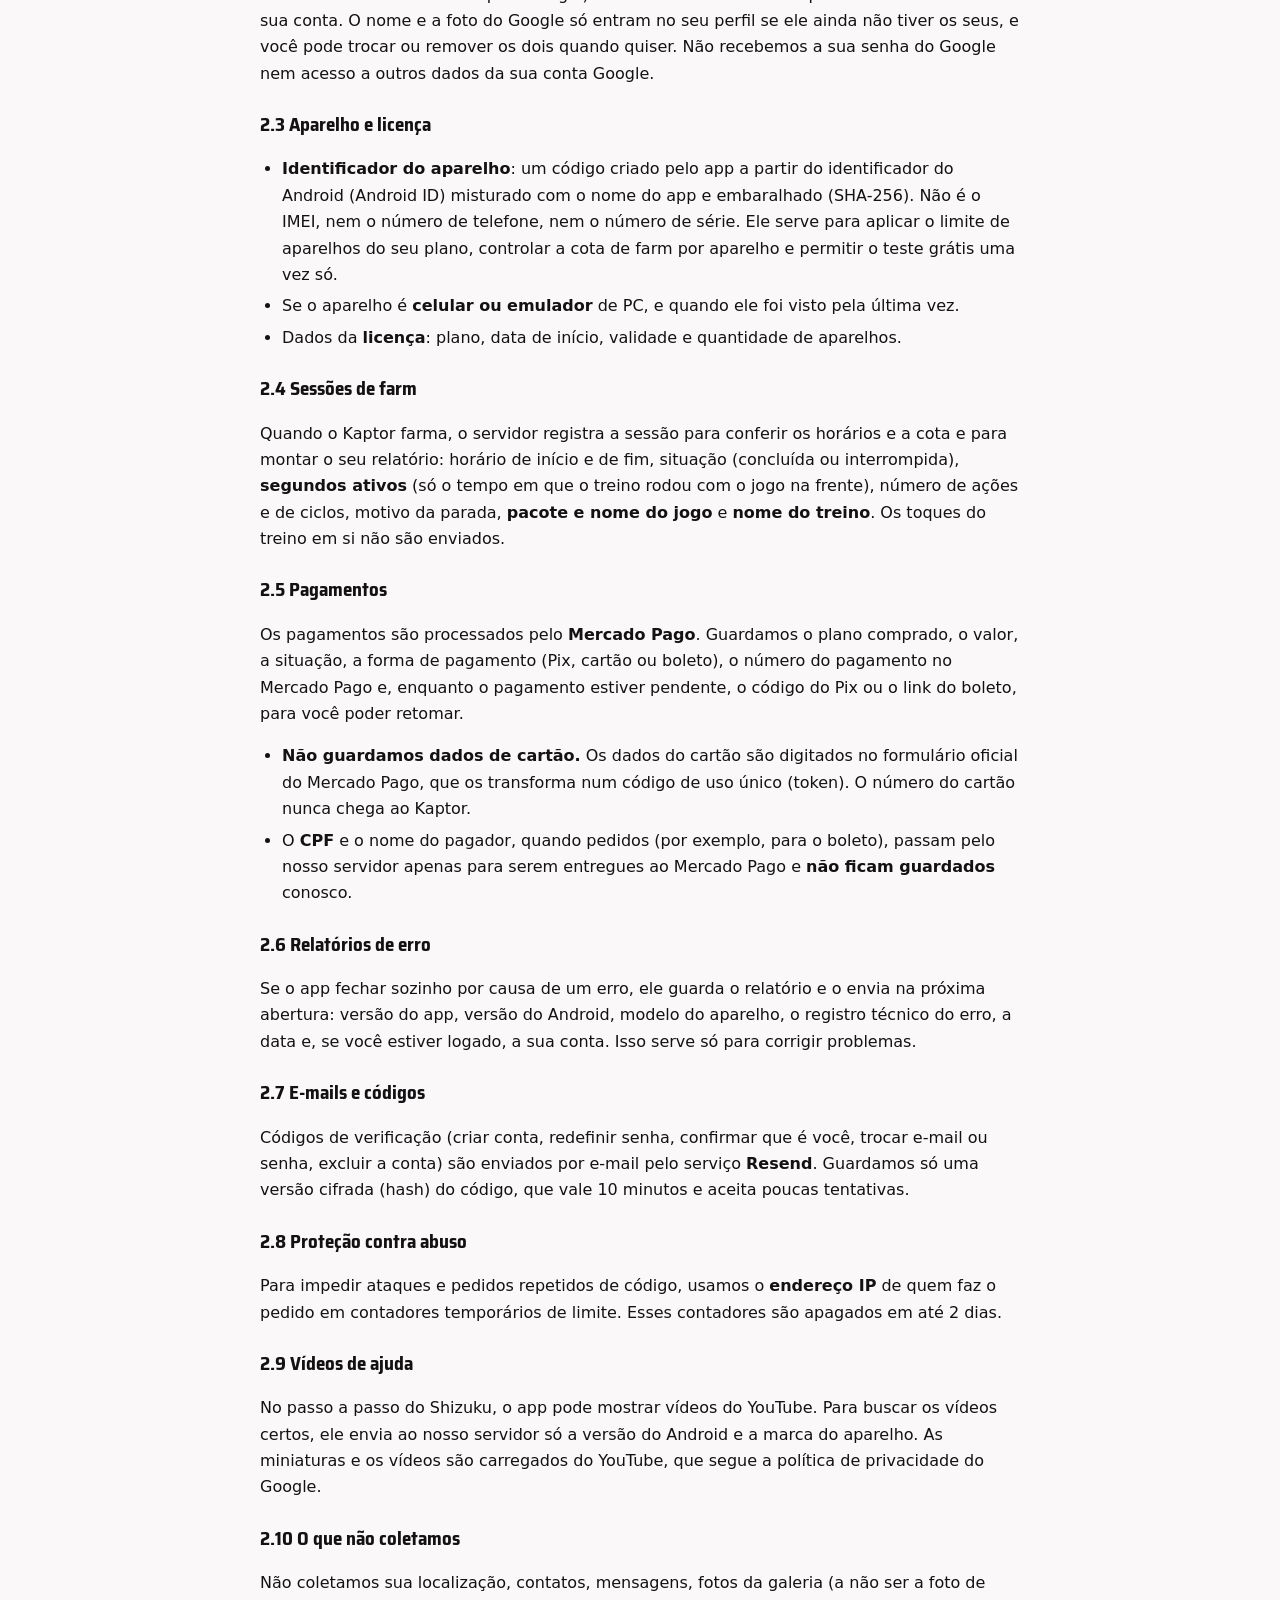
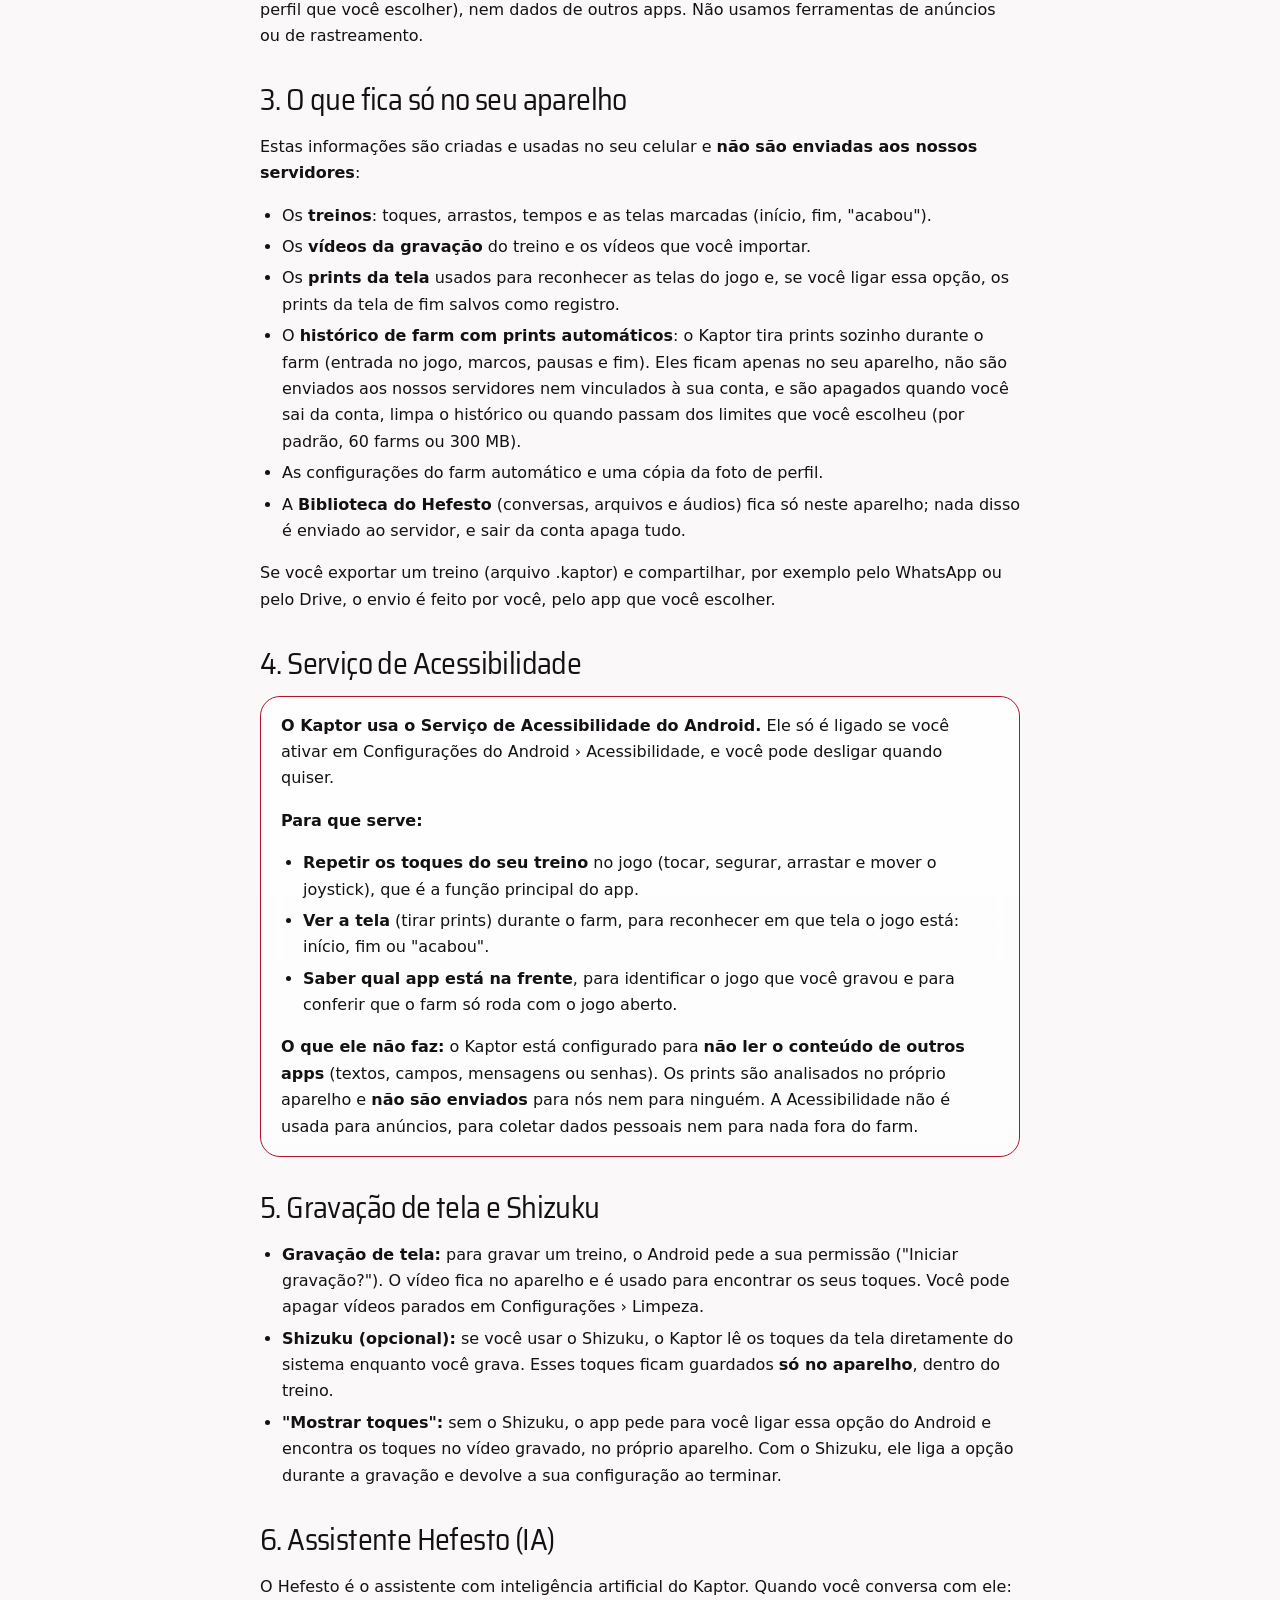
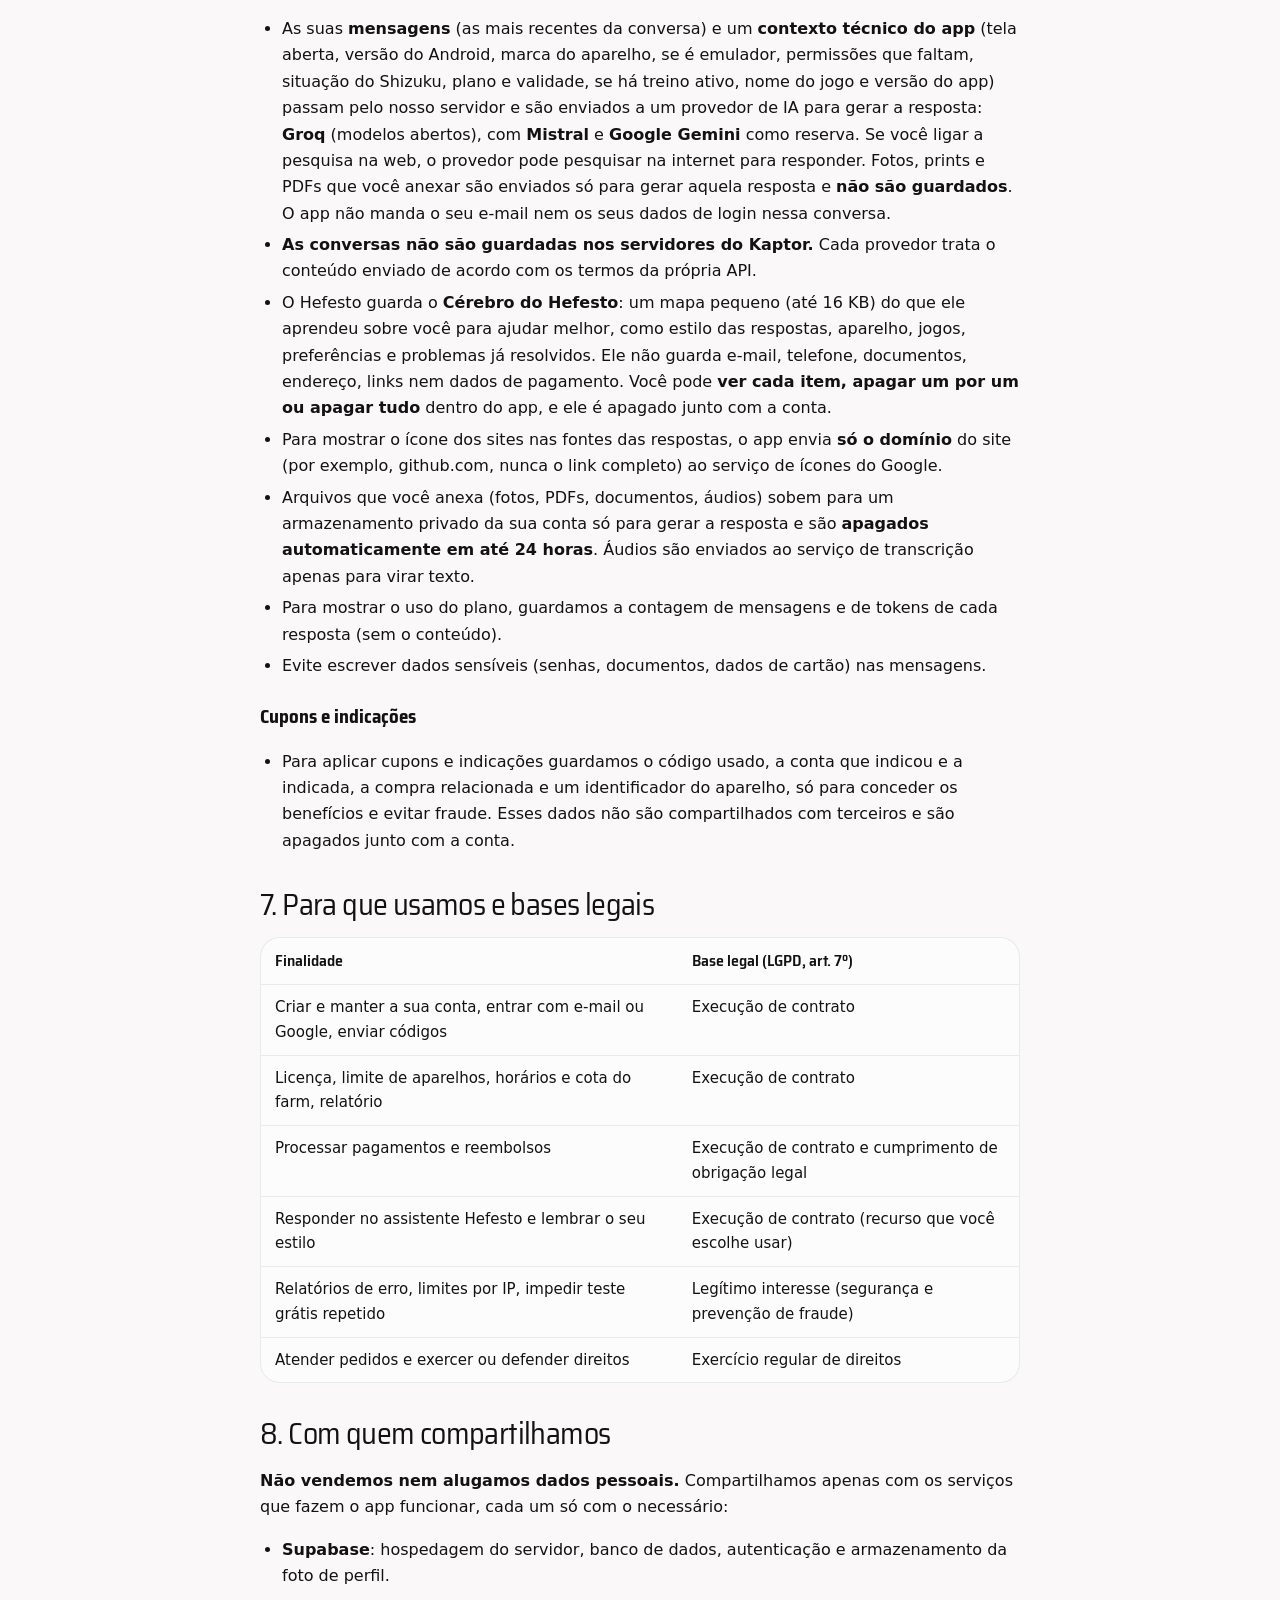
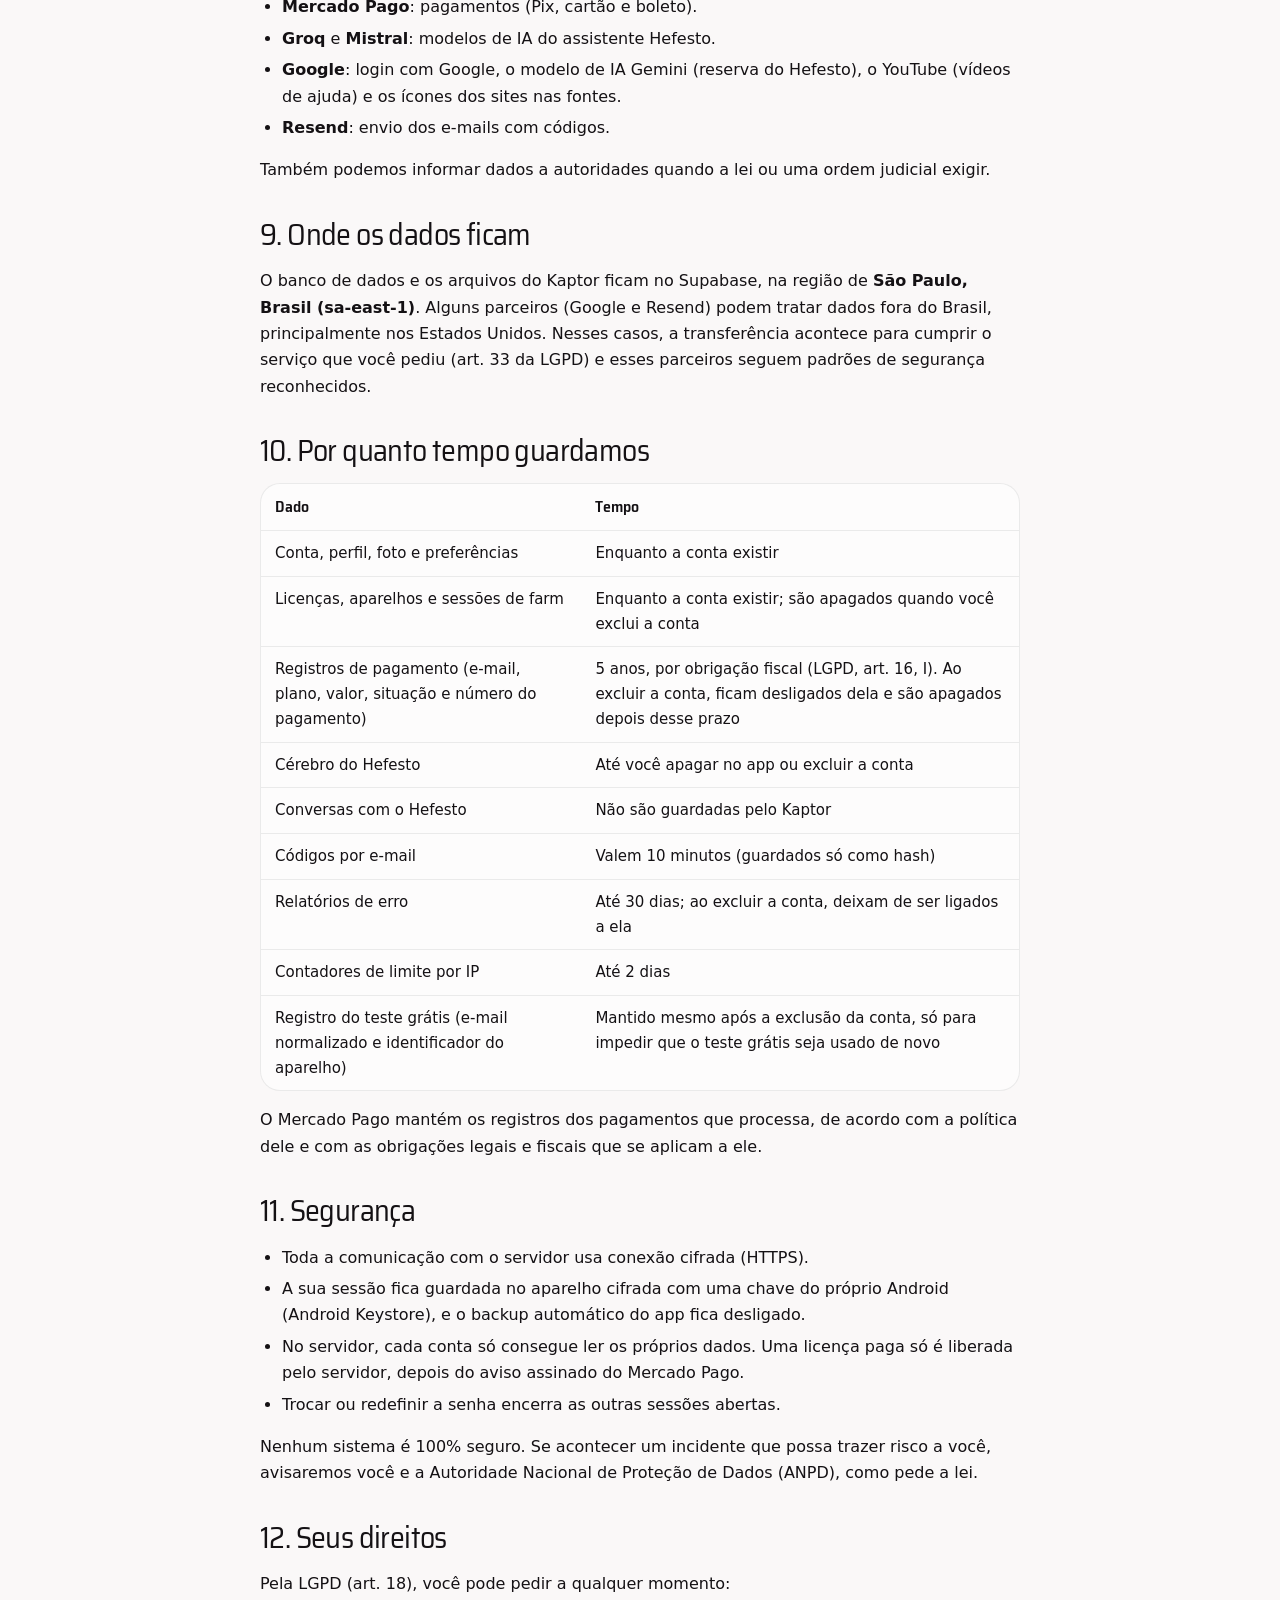
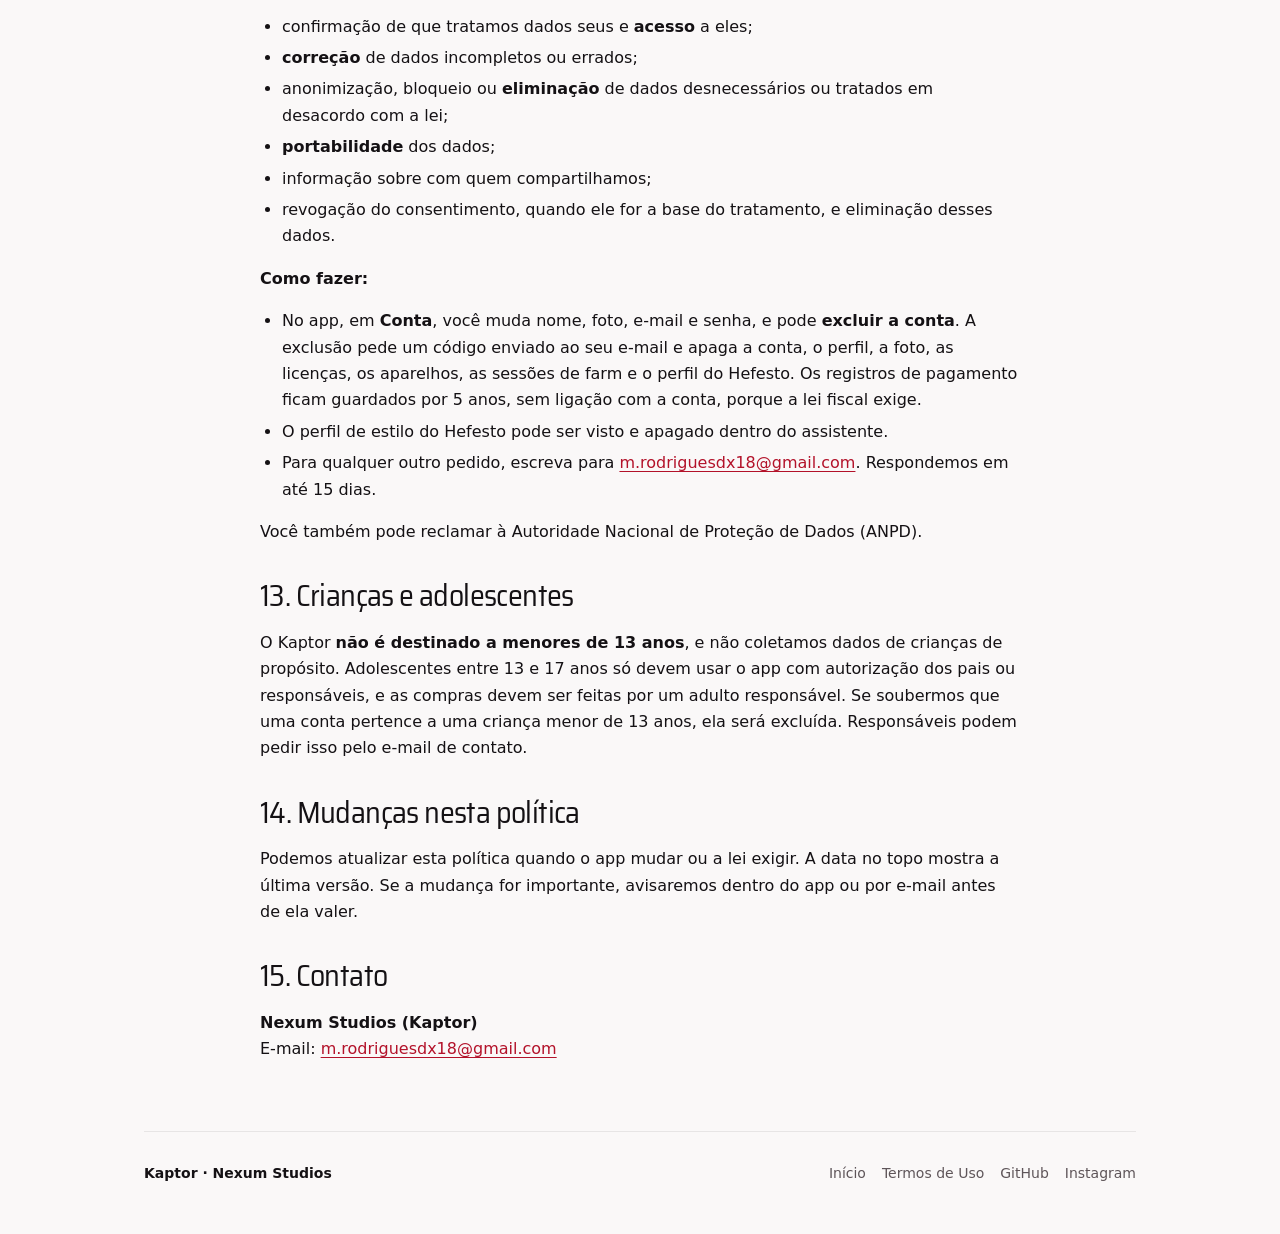
==== commit 77ba6f14: "Planos Start/Pro/Max, cupons, indicação, Biblioteca e anexos temporários" ====
--- a/privacidade.html
+++ b/privacidade.html
@@ -121,6 +121,7 @@
       <li>Os <b>prints da tela</b> usados para reconhecer as telas do jogo e, se você ligar essa opção, os prints da tela de fim salvos como registro.</li>
       <li>O <b>histórico de farm com prints automáticos</b>: o Kaptor tira prints sozinho durante o farm (entrada no jogo, marcos, pausas e fim). Eles ficam apenas no seu aparelho, não são enviados aos nossos servidores nem vinculados à sua conta, e são apagados quando você sai da conta, limpa o histórico ou quando passam dos limites que você escolheu (por padrão, 60 farms ou 300 MB).</li>
       <li>As configurações do farm automático e uma cópia da foto de perfil.</li>
+      <li>A <b>Biblioteca do Hefesto</b> (conversas, arquivos e áudios) fica só neste aparelho; nada disso é enviado ao servidor, e sair da conta apaga tudo.</li>
     </ul>
     <p>Se você exportar um treino (arquivo .kaptor) e compartilhar, por exemplo pelo WhatsApp ou pelo Drive, o envio é feito por você, pelo app que você escolher.</p>
 
@@ -150,7 +151,13 @@
       <li><b>As conversas não são guardadas nos servidores do Kaptor.</b> Cada provedor trata o conteúdo enviado de acordo com os termos da própria API.</li>
       <li>O Hefesto guarda o <b>Cérebro do Hefesto</b>: um mapa pequeno (até 16 KB) do que ele aprendeu sobre você para ajudar melhor, como estilo das respostas, aparelho, jogos, preferências e problemas já resolvidos. Ele não guarda e-mail, telefone, documentos, endereço, links nem dados de pagamento. Você pode <b>ver cada item, apagar um por um ou apagar tudo</b> dentro do app, e ele é apagado junto com a conta.</li>
       <li>Para mostrar o ícone dos sites nas fontes das respostas, o app envia <b>só o domínio</b> do site (por exemplo, github.com, nunca o link completo) ao serviço de ícones do Google.</li>
+      <li>Arquivos que você anexa (fotos, PDFs, documentos, áudios) sobem para um armazenamento privado da sua conta só para gerar a resposta e são <b>apagados automaticamente em até 24 horas</b>. Áudios são enviados ao serviço de transcrição apenas para virar texto.</li>
+      <li>Para mostrar o uso do plano, guardamos a contagem de mensagens e de tokens de cada resposta (sem o conteúdo).</li>
       <li>Evite escrever dados sensíveis (senhas, documentos, dados de cartão) nas mensagens.</li>
+    </ul>
+    <h3>Cupons e indicações</h3>
+    <ul>
+      <li>Para aplicar cupons e indicações guardamos o código usado, a conta que indicou e a indicada, a compra relacionada e um identificador do aparelho, só para conceder os benefícios e evitar fraude. Esses dados não são compartilhados com terceiros e são apagados junto com a conta.</li>
     </ul>
 
     <h2 id="uso">7. Para que usamos e bases legais</h2>
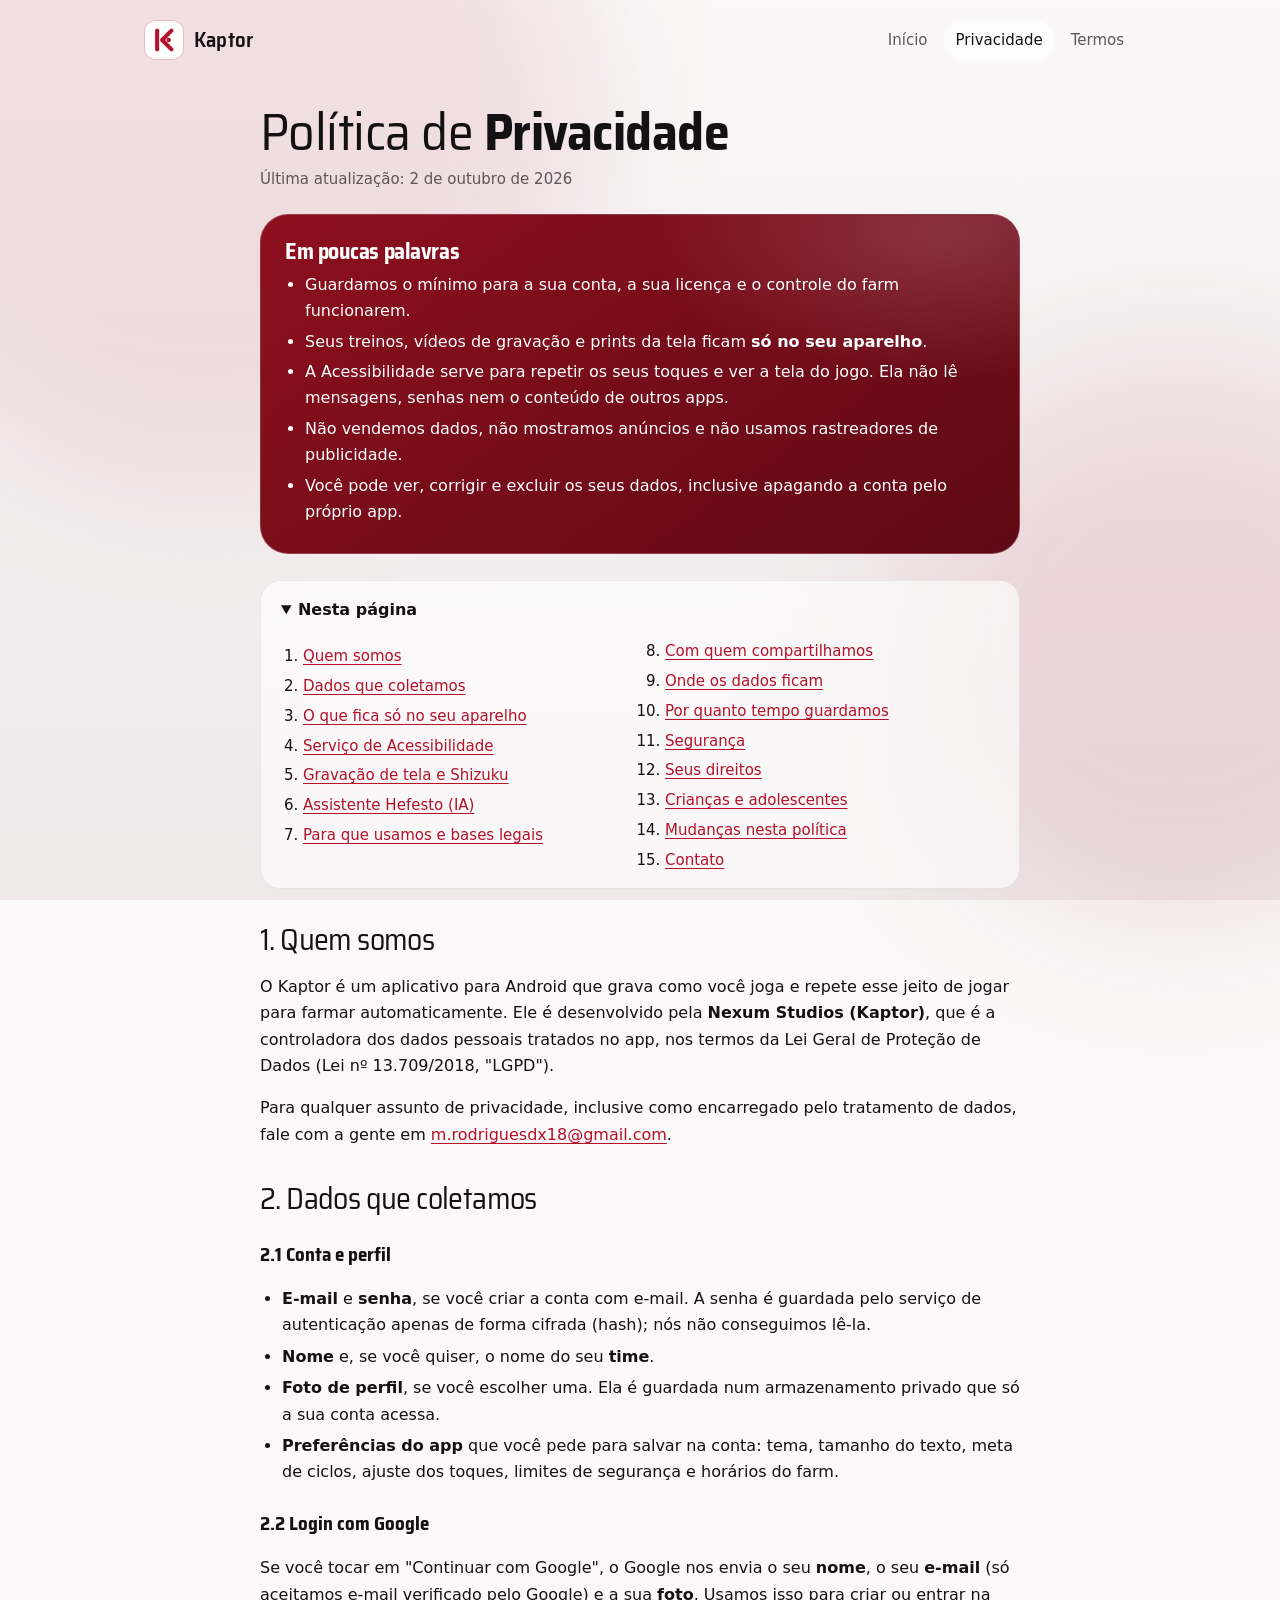
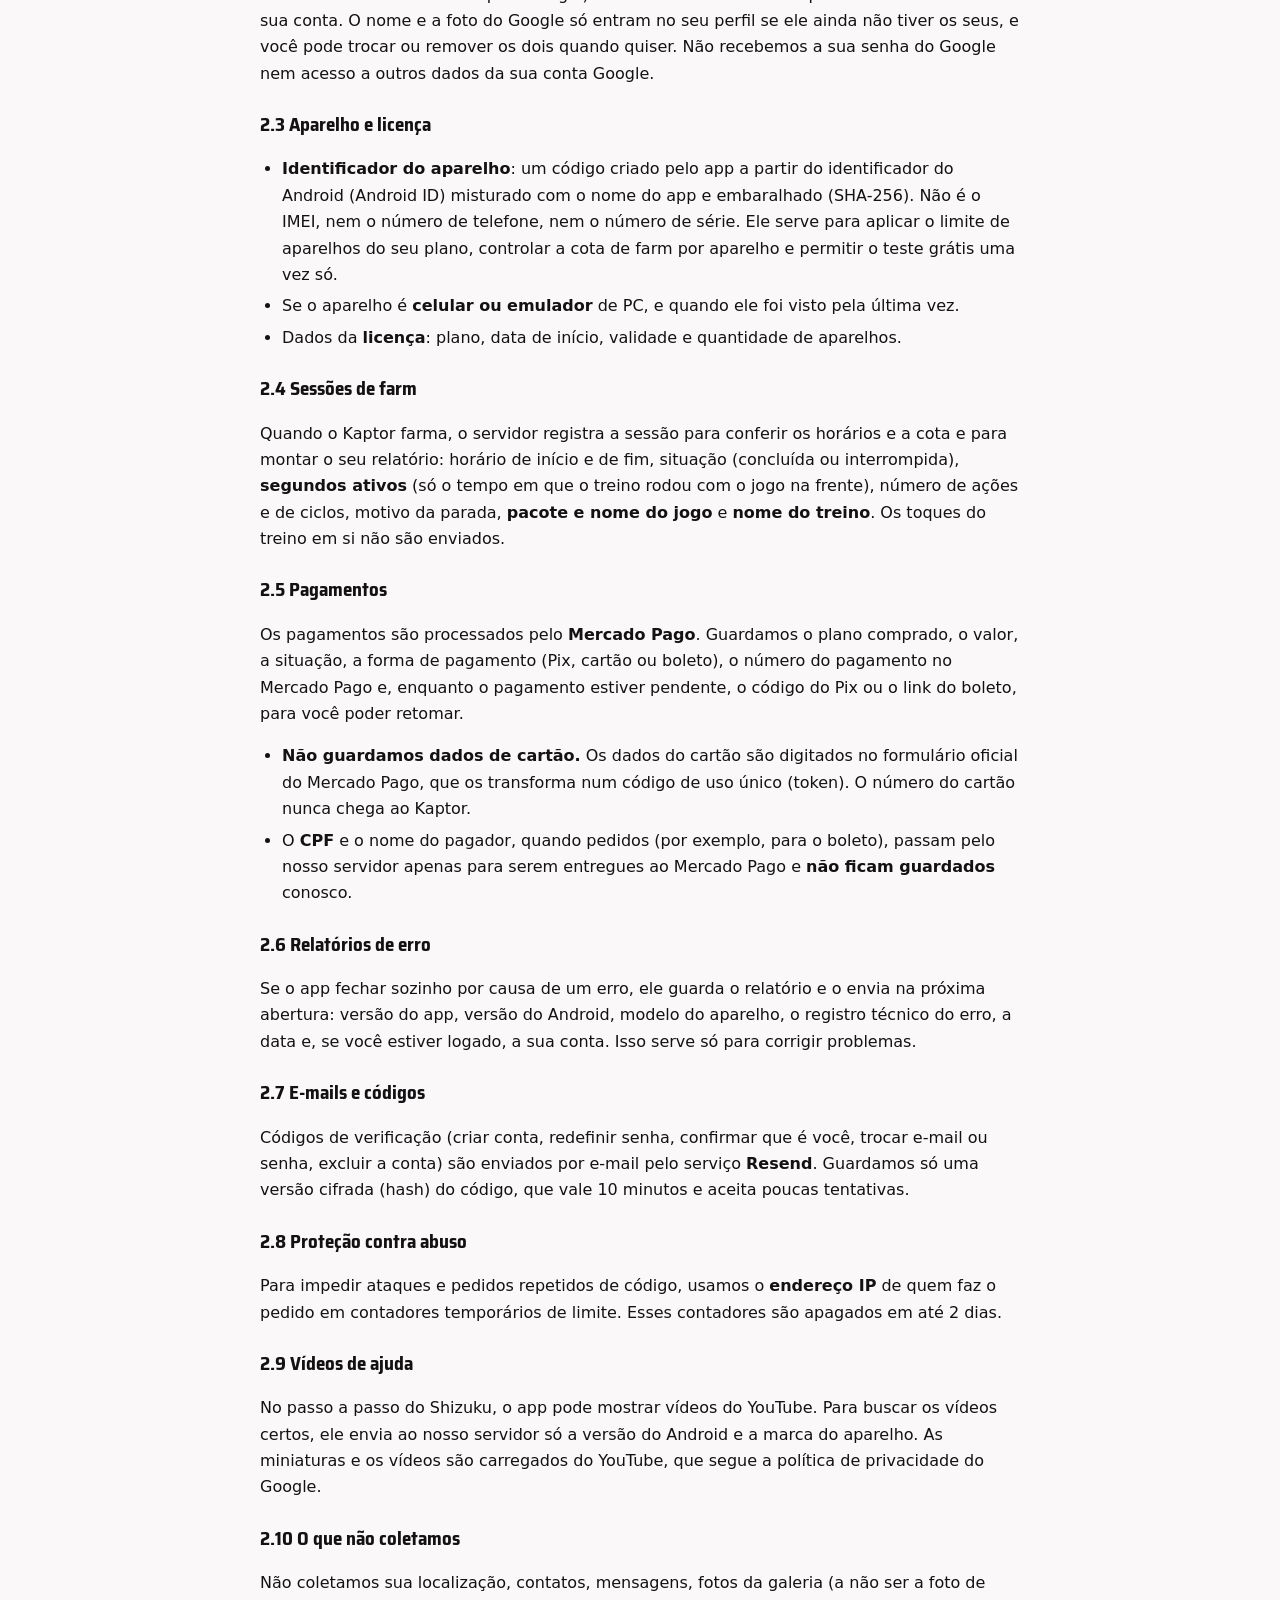
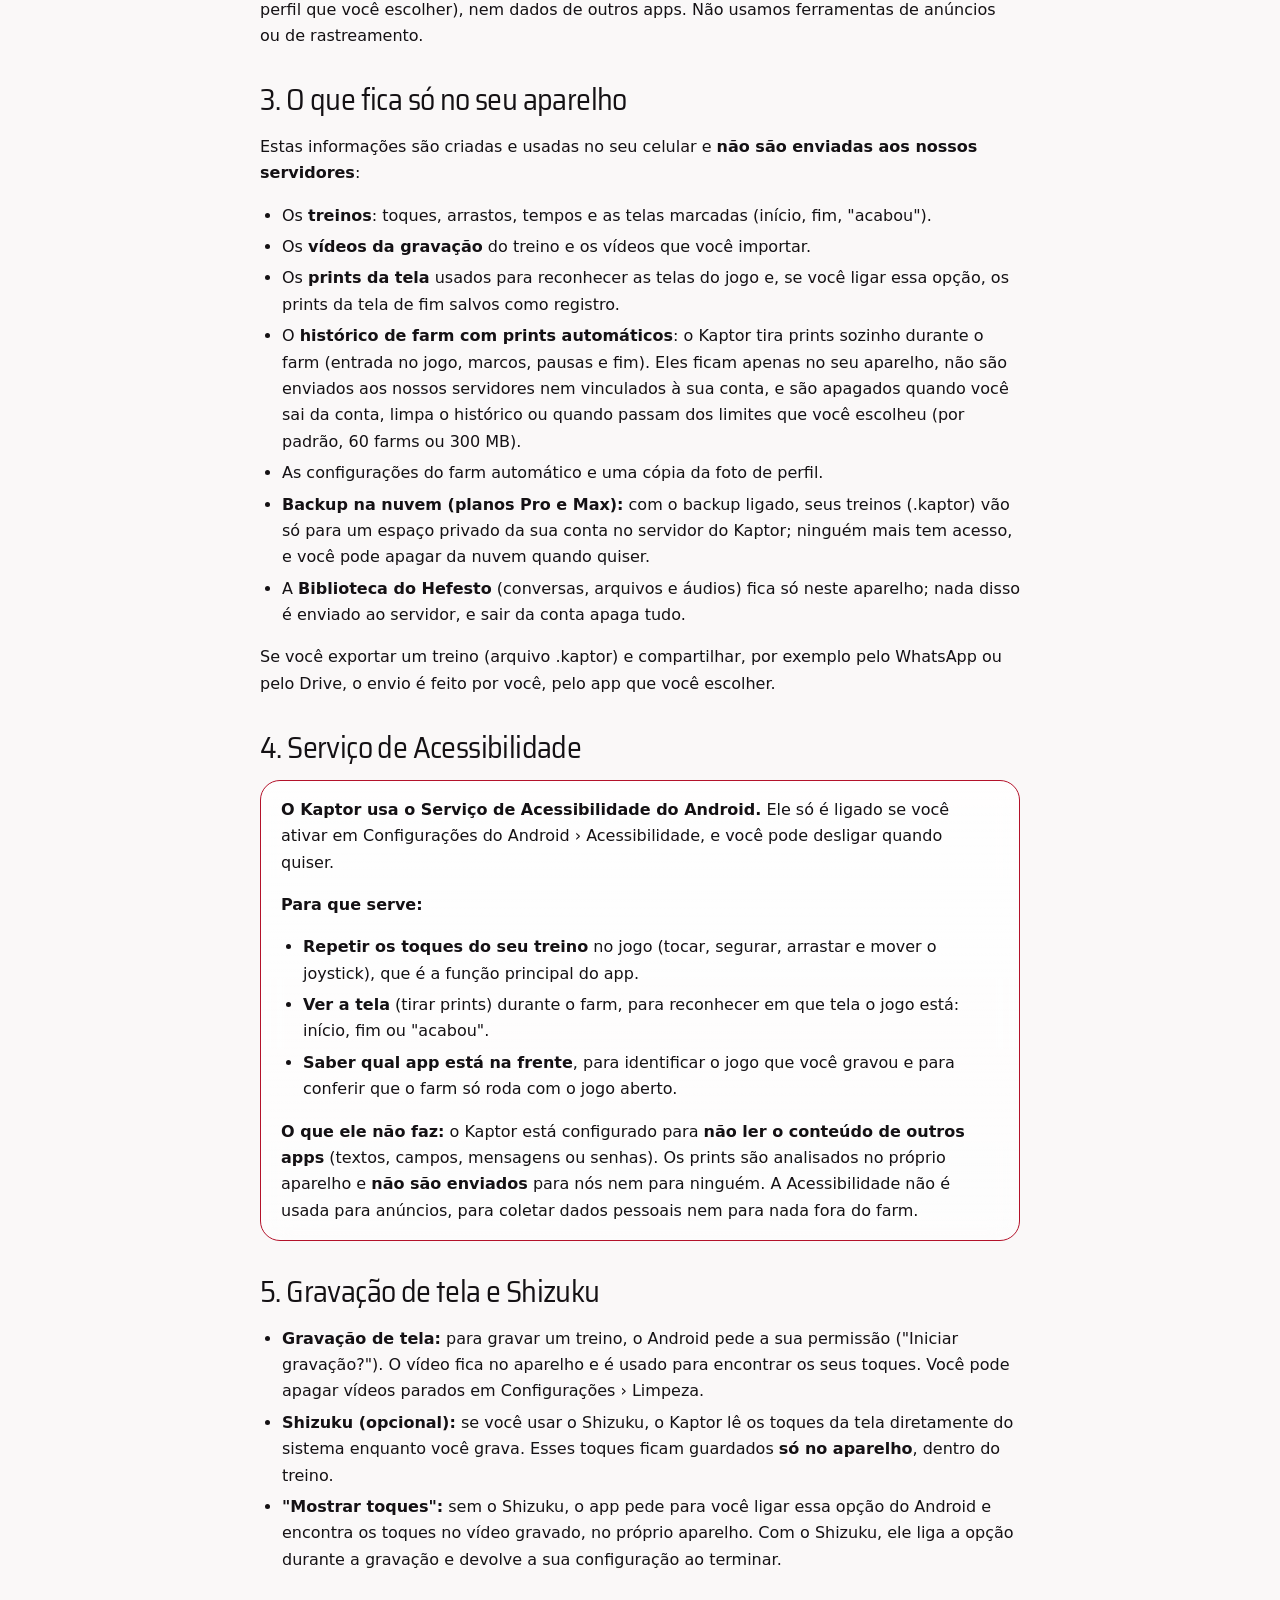
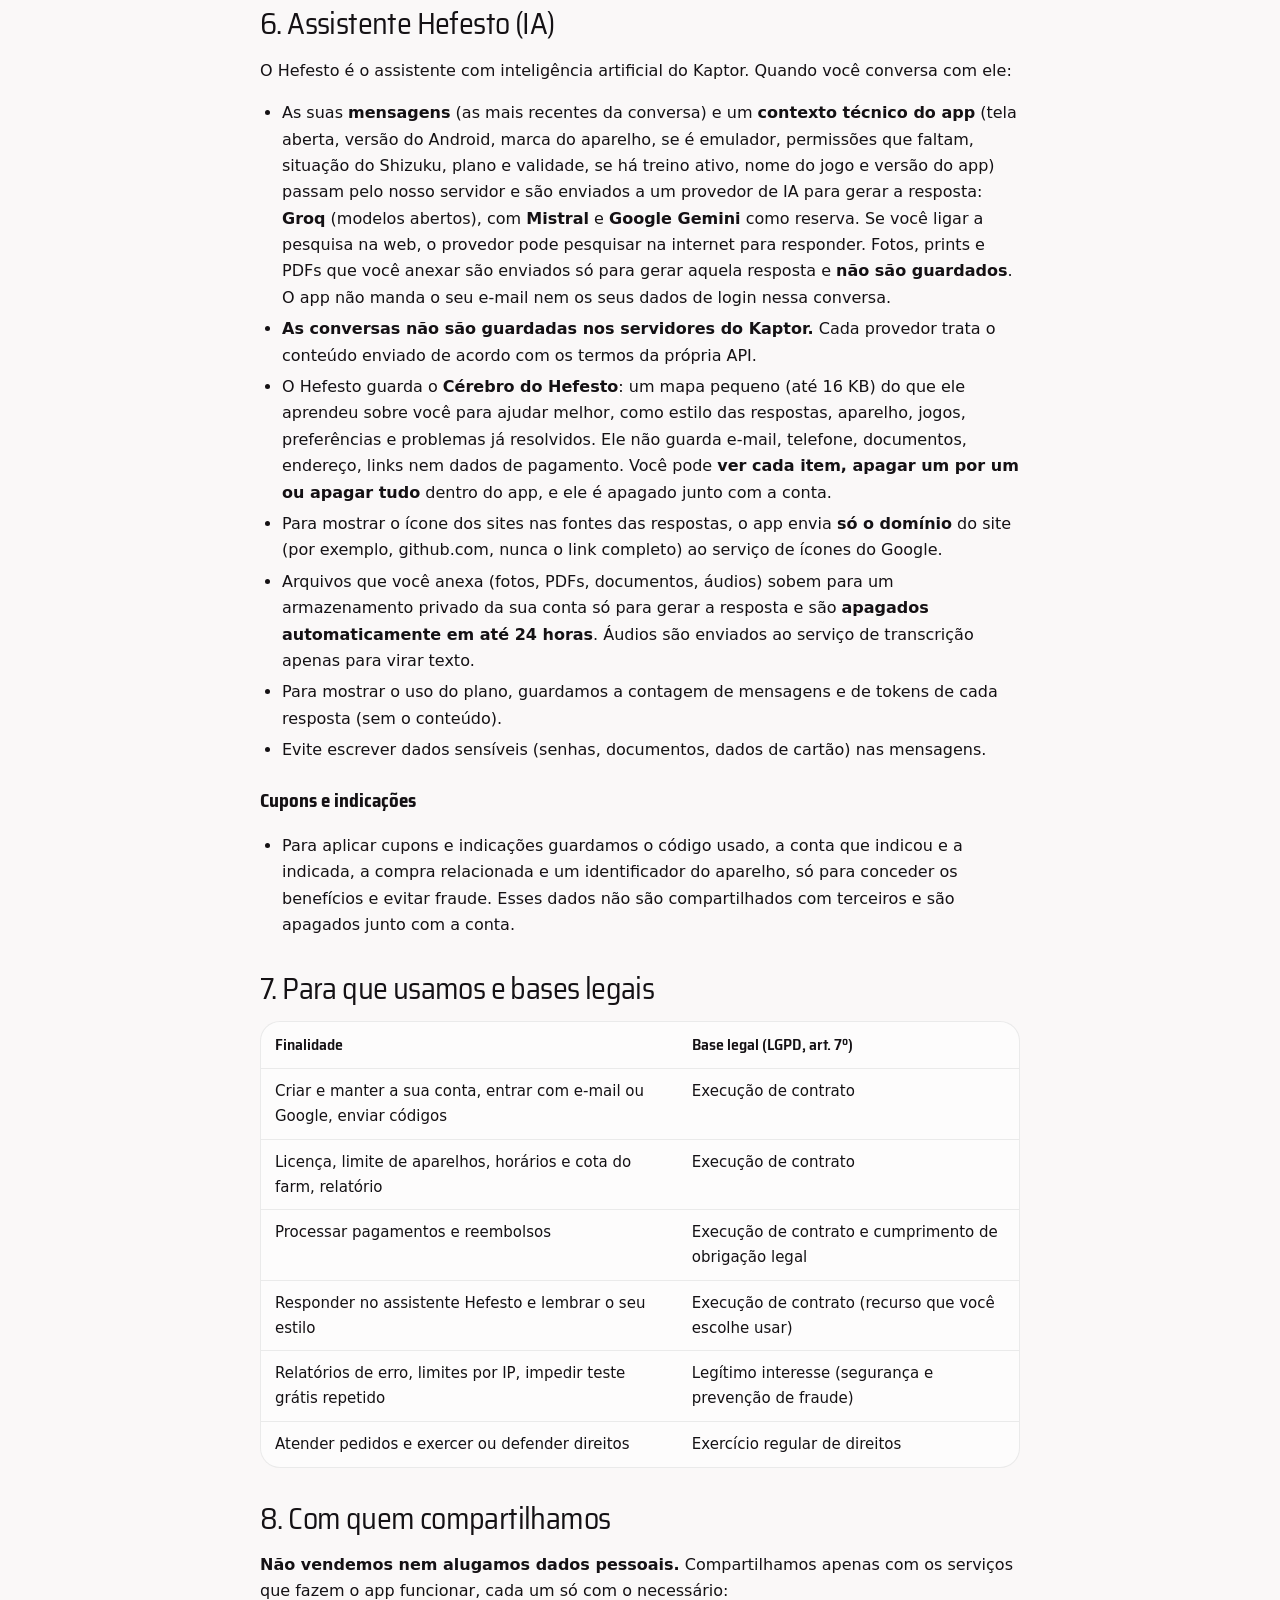
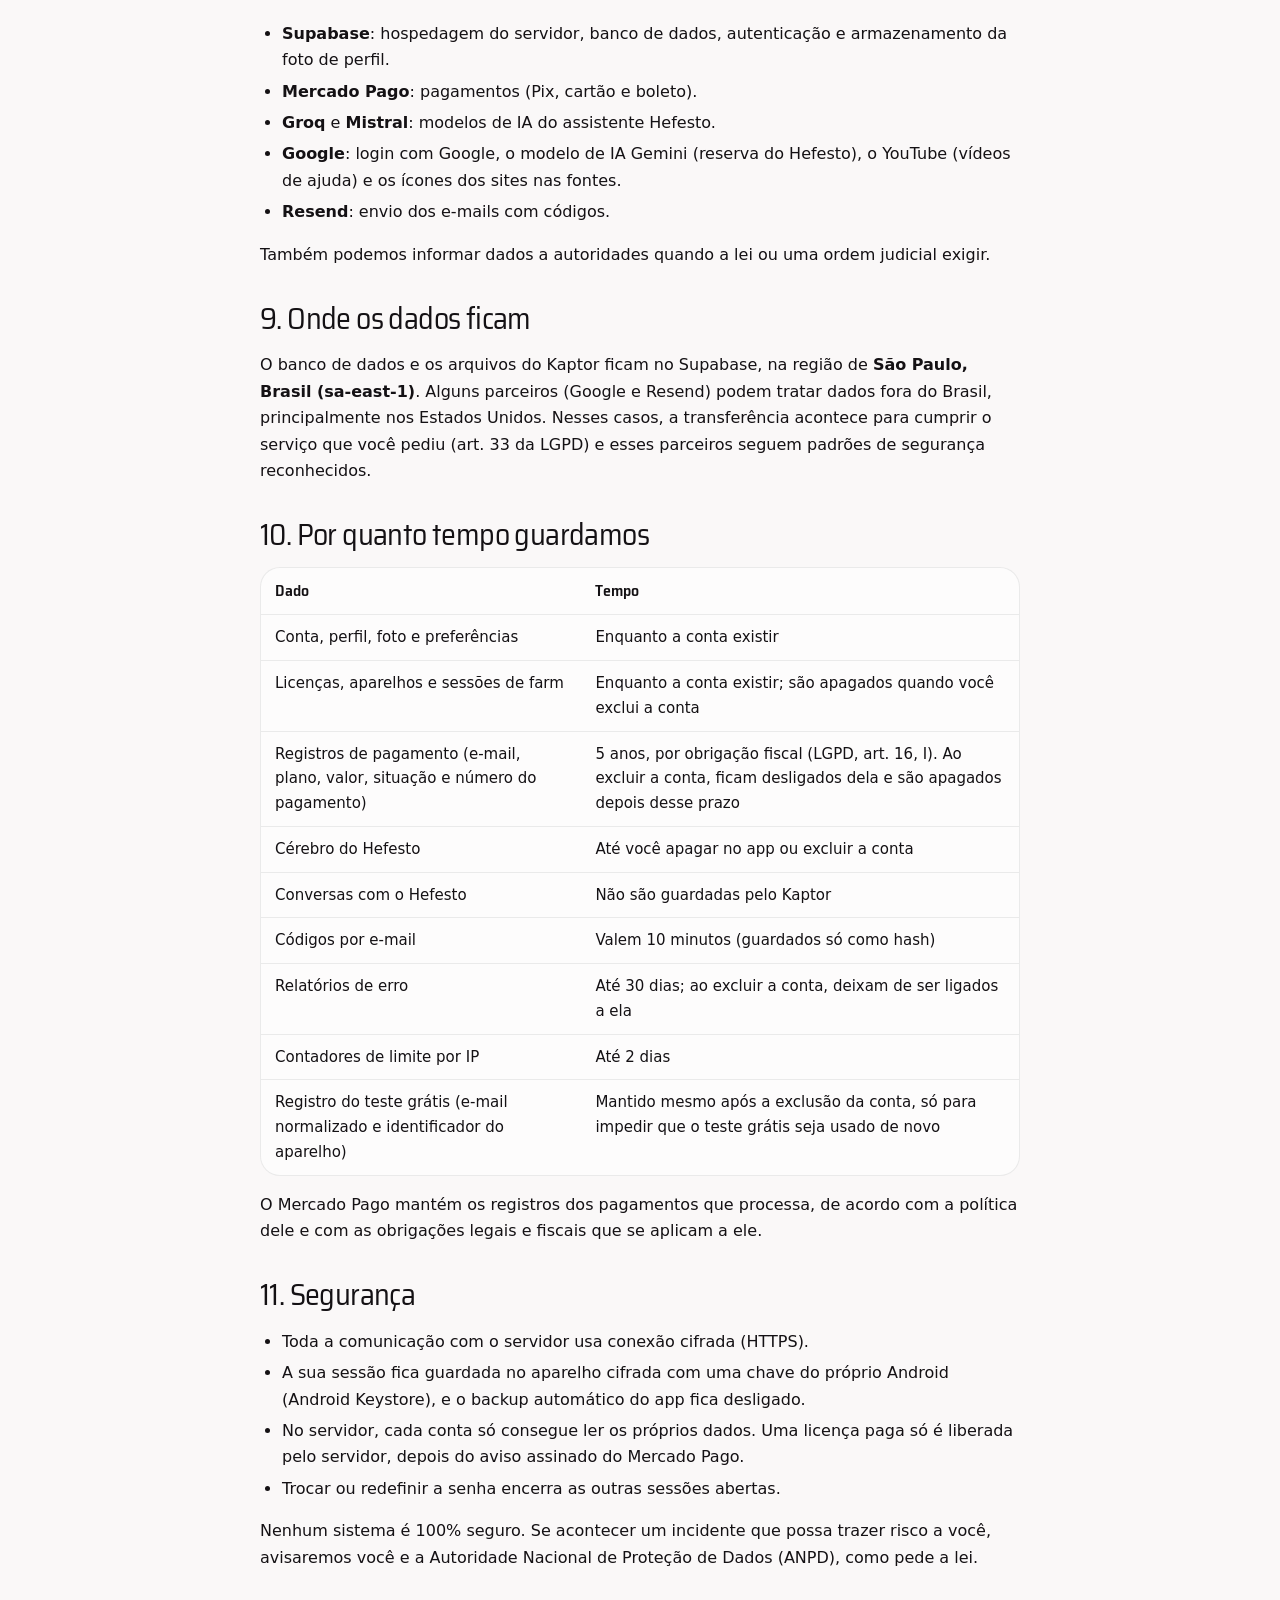
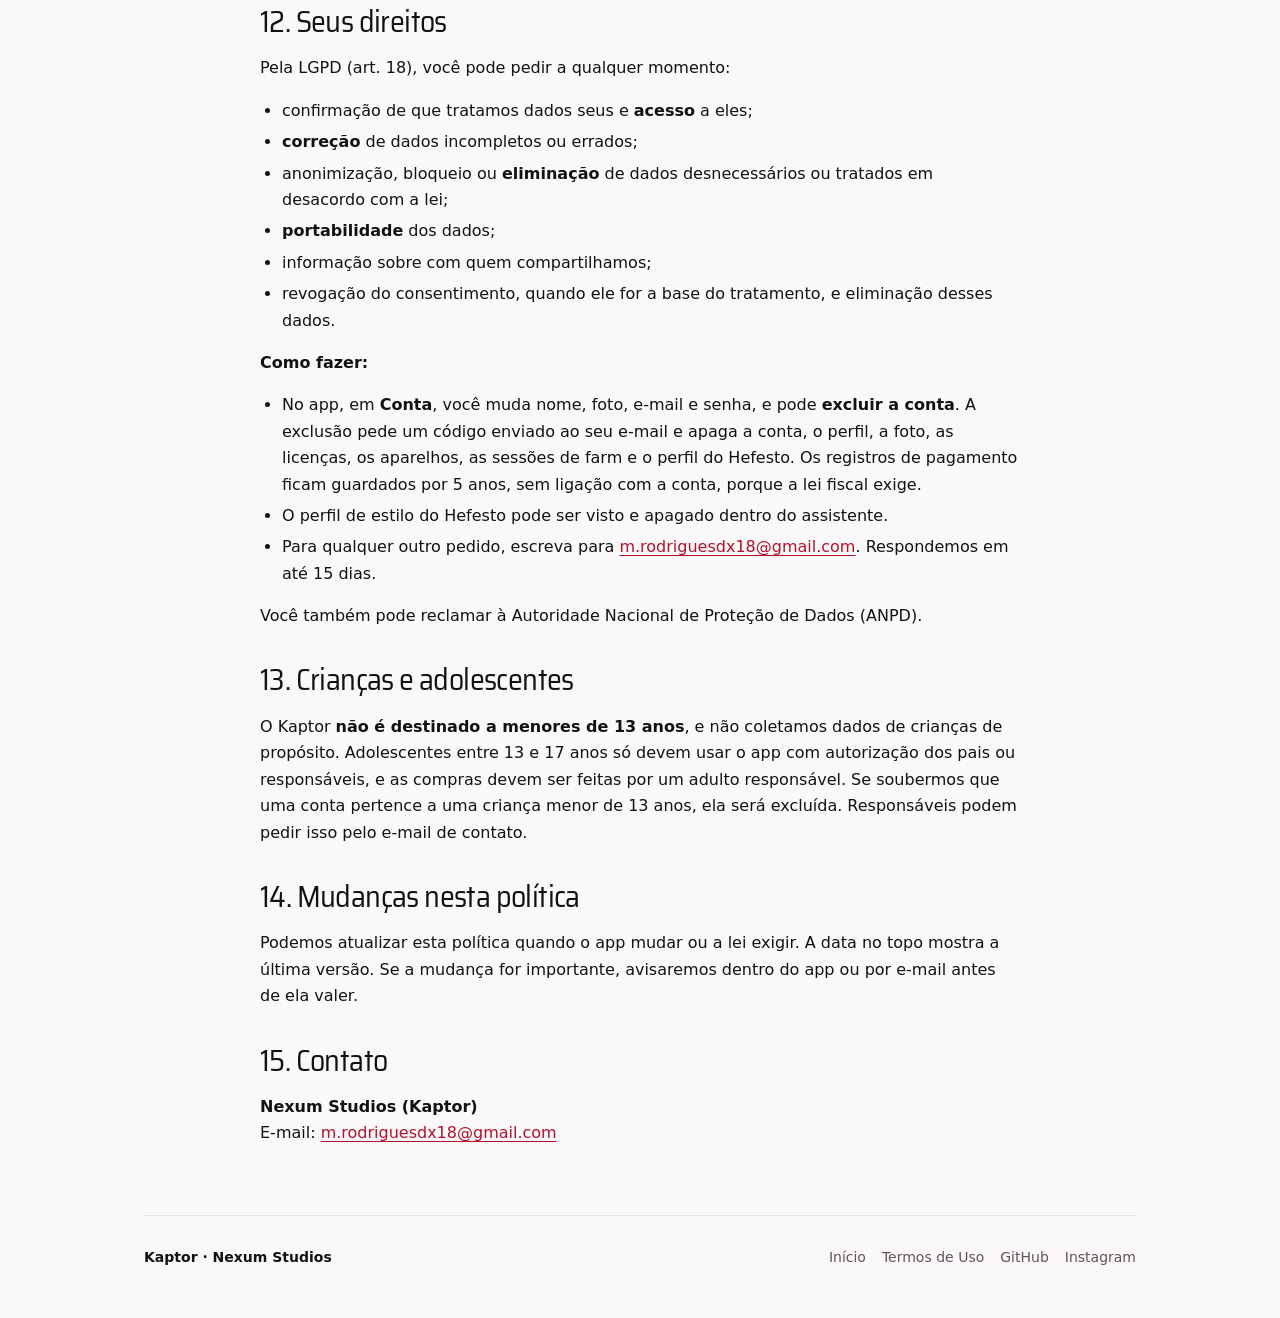
==== commit 3a6f7b76: "Privacidade: backup dos treinos na nuvem" ====
--- a/privacidade.html
+++ b/privacidade.html
@@ -121,6 +121,7 @@
       <li>Os <b>prints da tela</b> usados para reconhecer as telas do jogo e, se você ligar essa opção, os prints da tela de fim salvos como registro.</li>
       <li>O <b>histórico de farm com prints automáticos</b>: o Kaptor tira prints sozinho durante o farm (entrada no jogo, marcos, pausas e fim). Eles ficam apenas no seu aparelho, não são enviados aos nossos servidores nem vinculados à sua conta, e são apagados quando você sai da conta, limpa o histórico ou quando passam dos limites que você escolheu (por padrão, 60 farms ou 300 MB).</li>
       <li>As configurações do farm automático e uma cópia da foto de perfil.</li>
+      <li><b>Backup na nuvem (planos Pro e Max):</b> com o backup ligado, seus treinos (.kaptor) vão só para um espaço privado da sua conta no servidor do Kaptor; ninguém mais tem acesso, e você pode apagar da nuvem quando quiser.</li>
       <li>A <b>Biblioteca do Hefesto</b> (conversas, arquivos e áudios) fica só neste aparelho; nada disso é enviado ao servidor, e sair da conta apaga tudo.</li>
     </ul>
     <p>Se você exportar um treino (arquivo .kaptor) e compartilhar, por exemplo pelo WhatsApp ou pelo Drive, o envio é feito por você, pelo app que você escolher.</p>
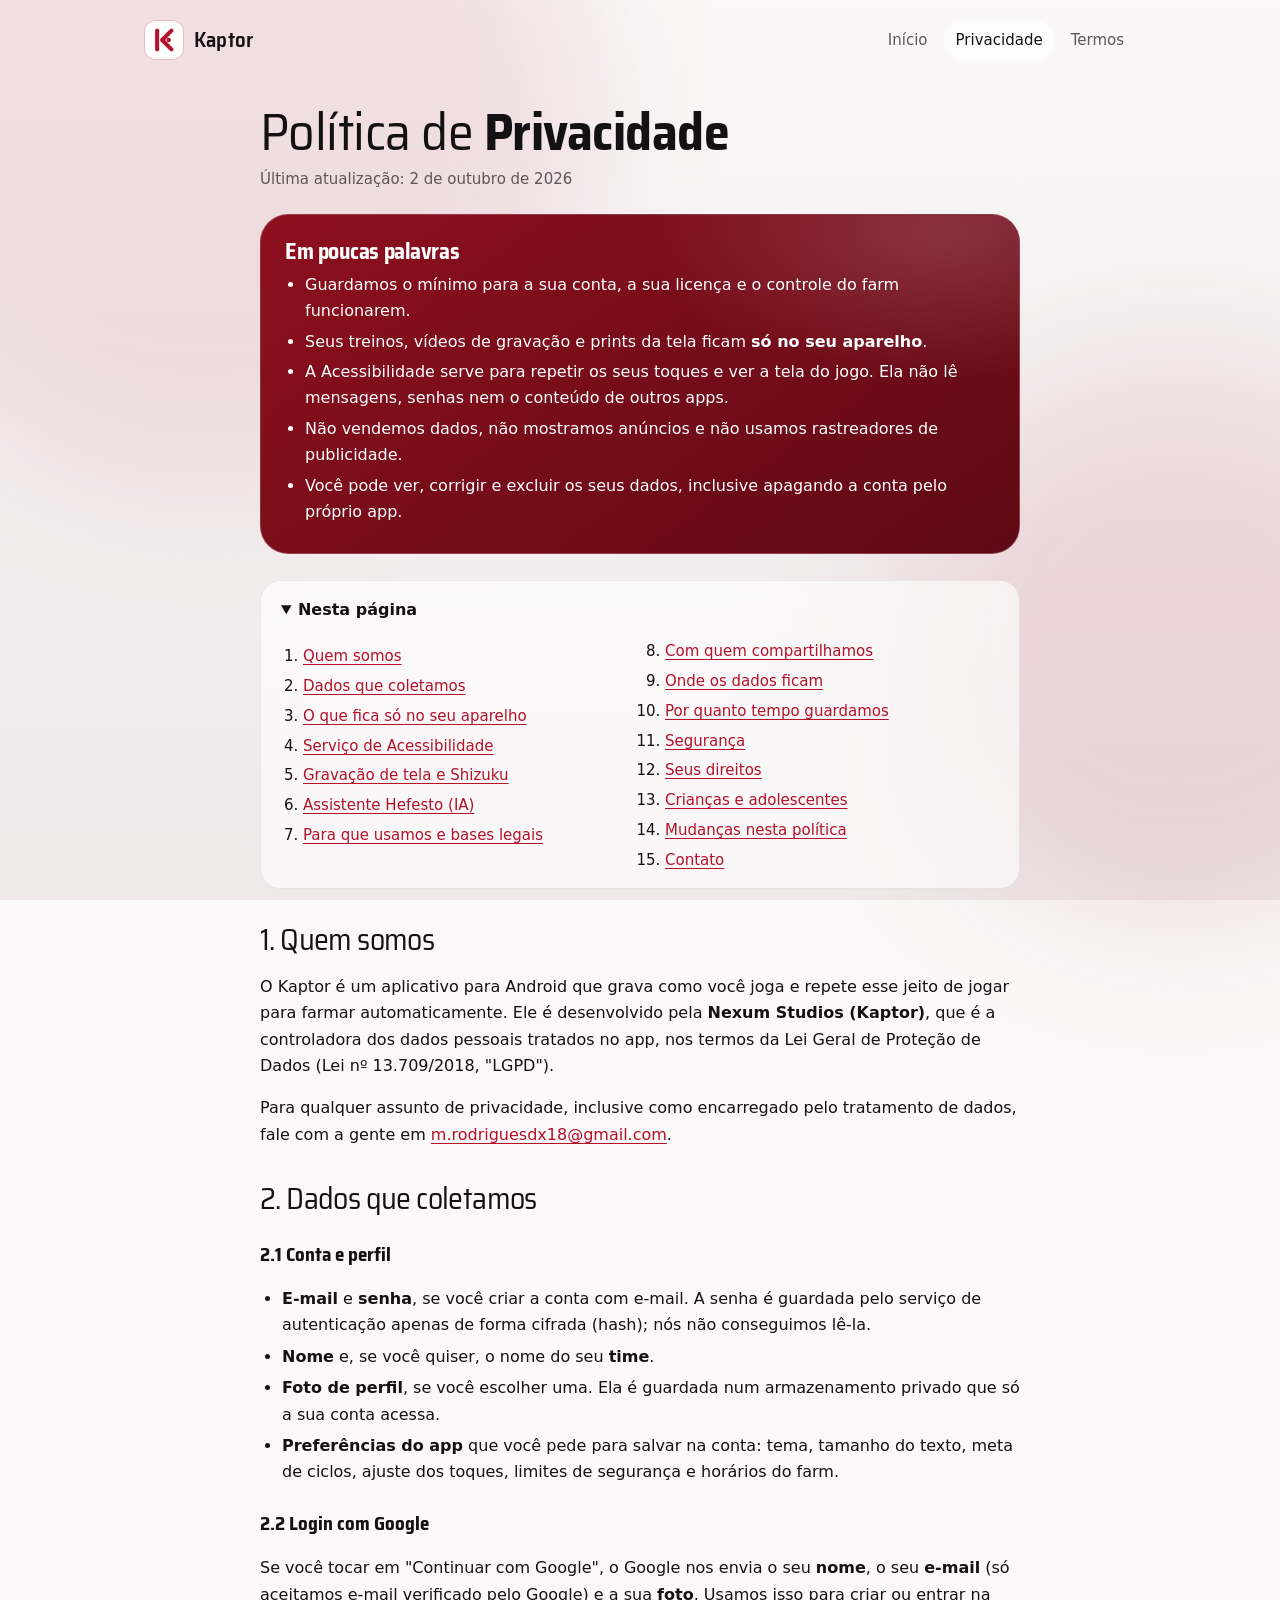
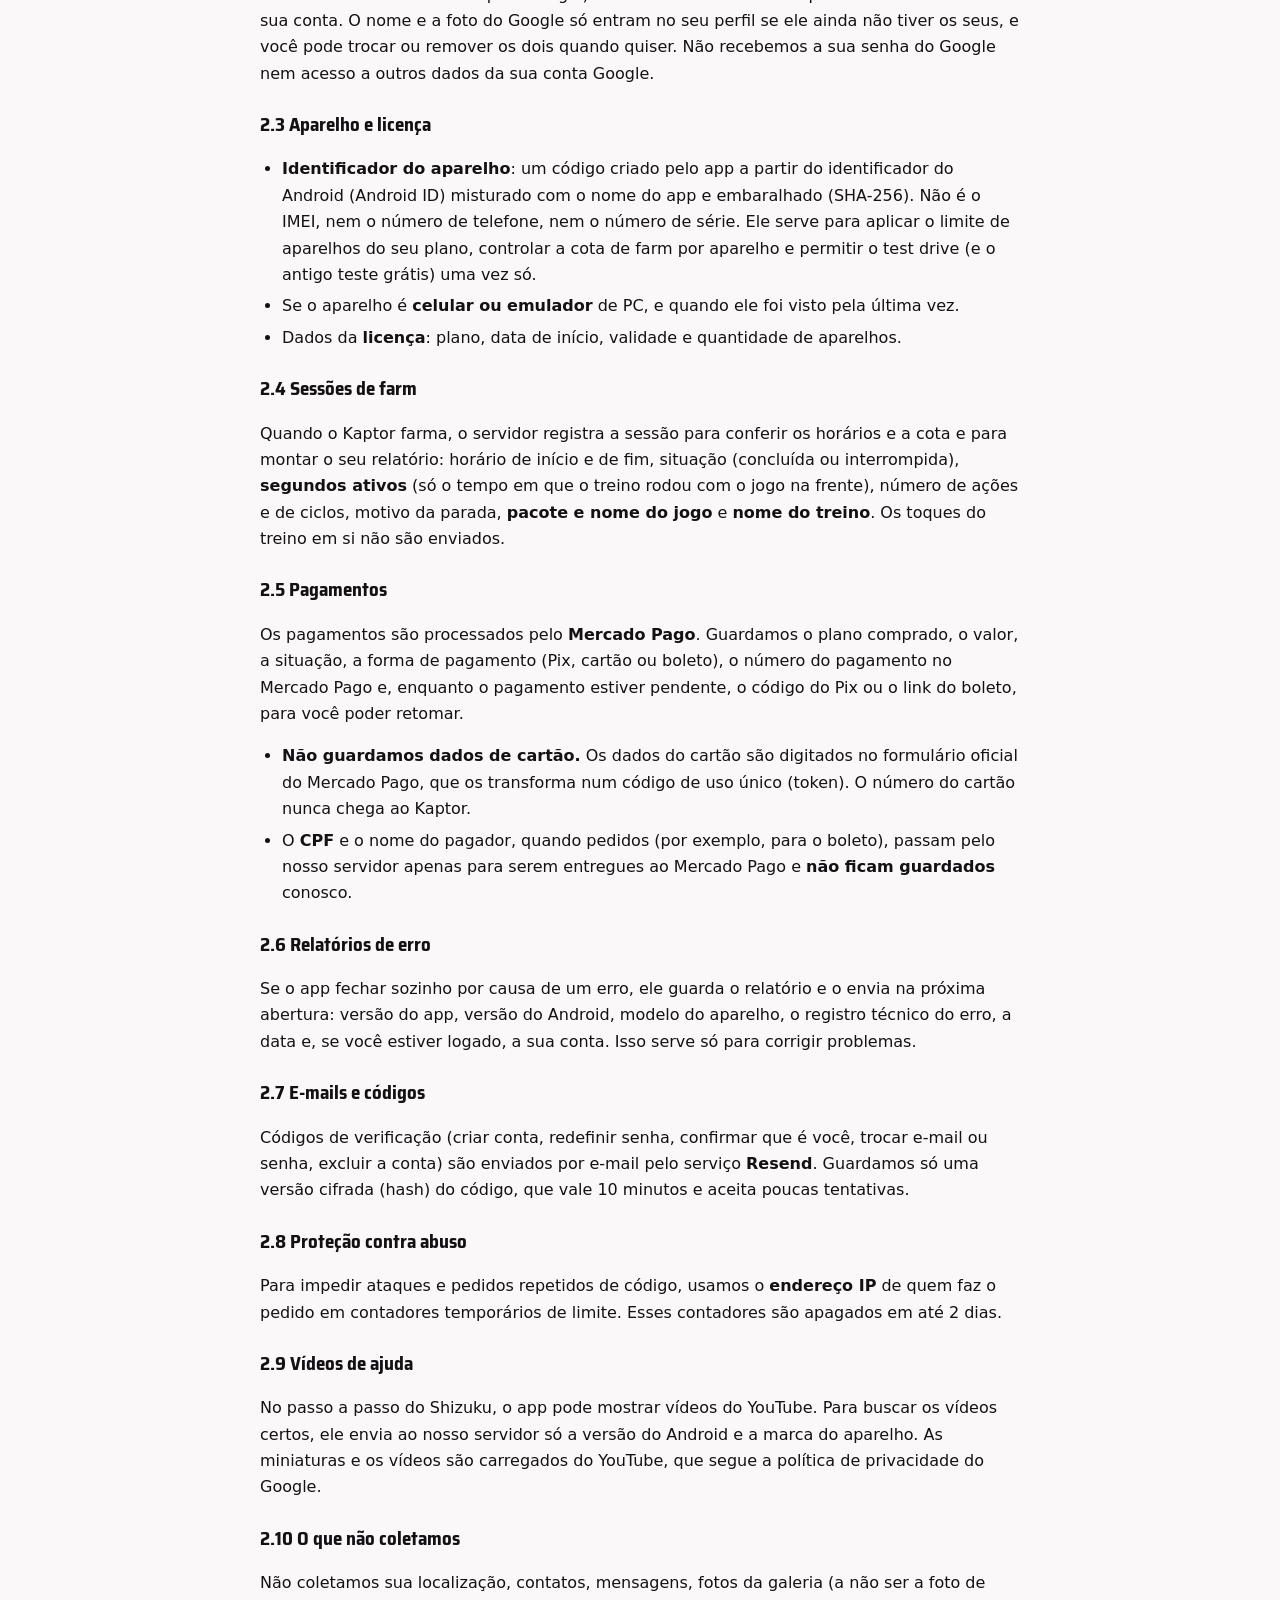
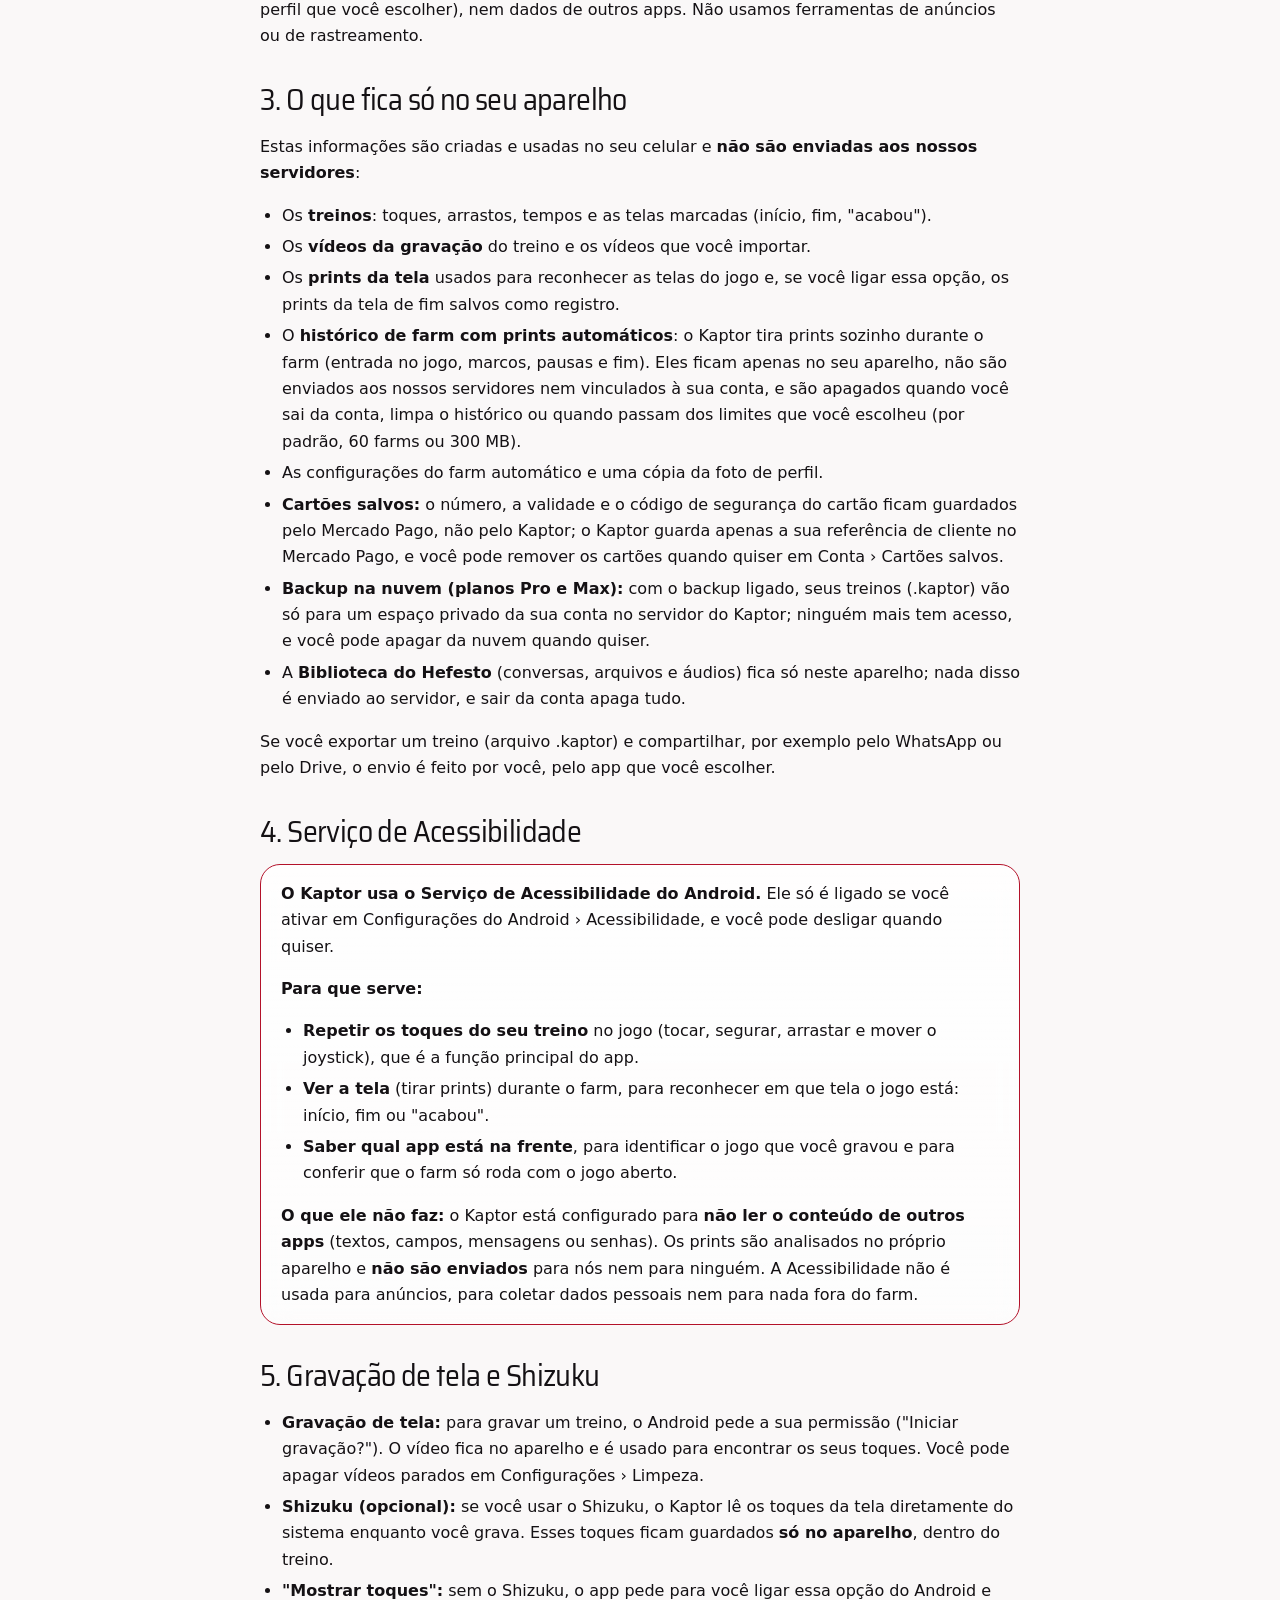
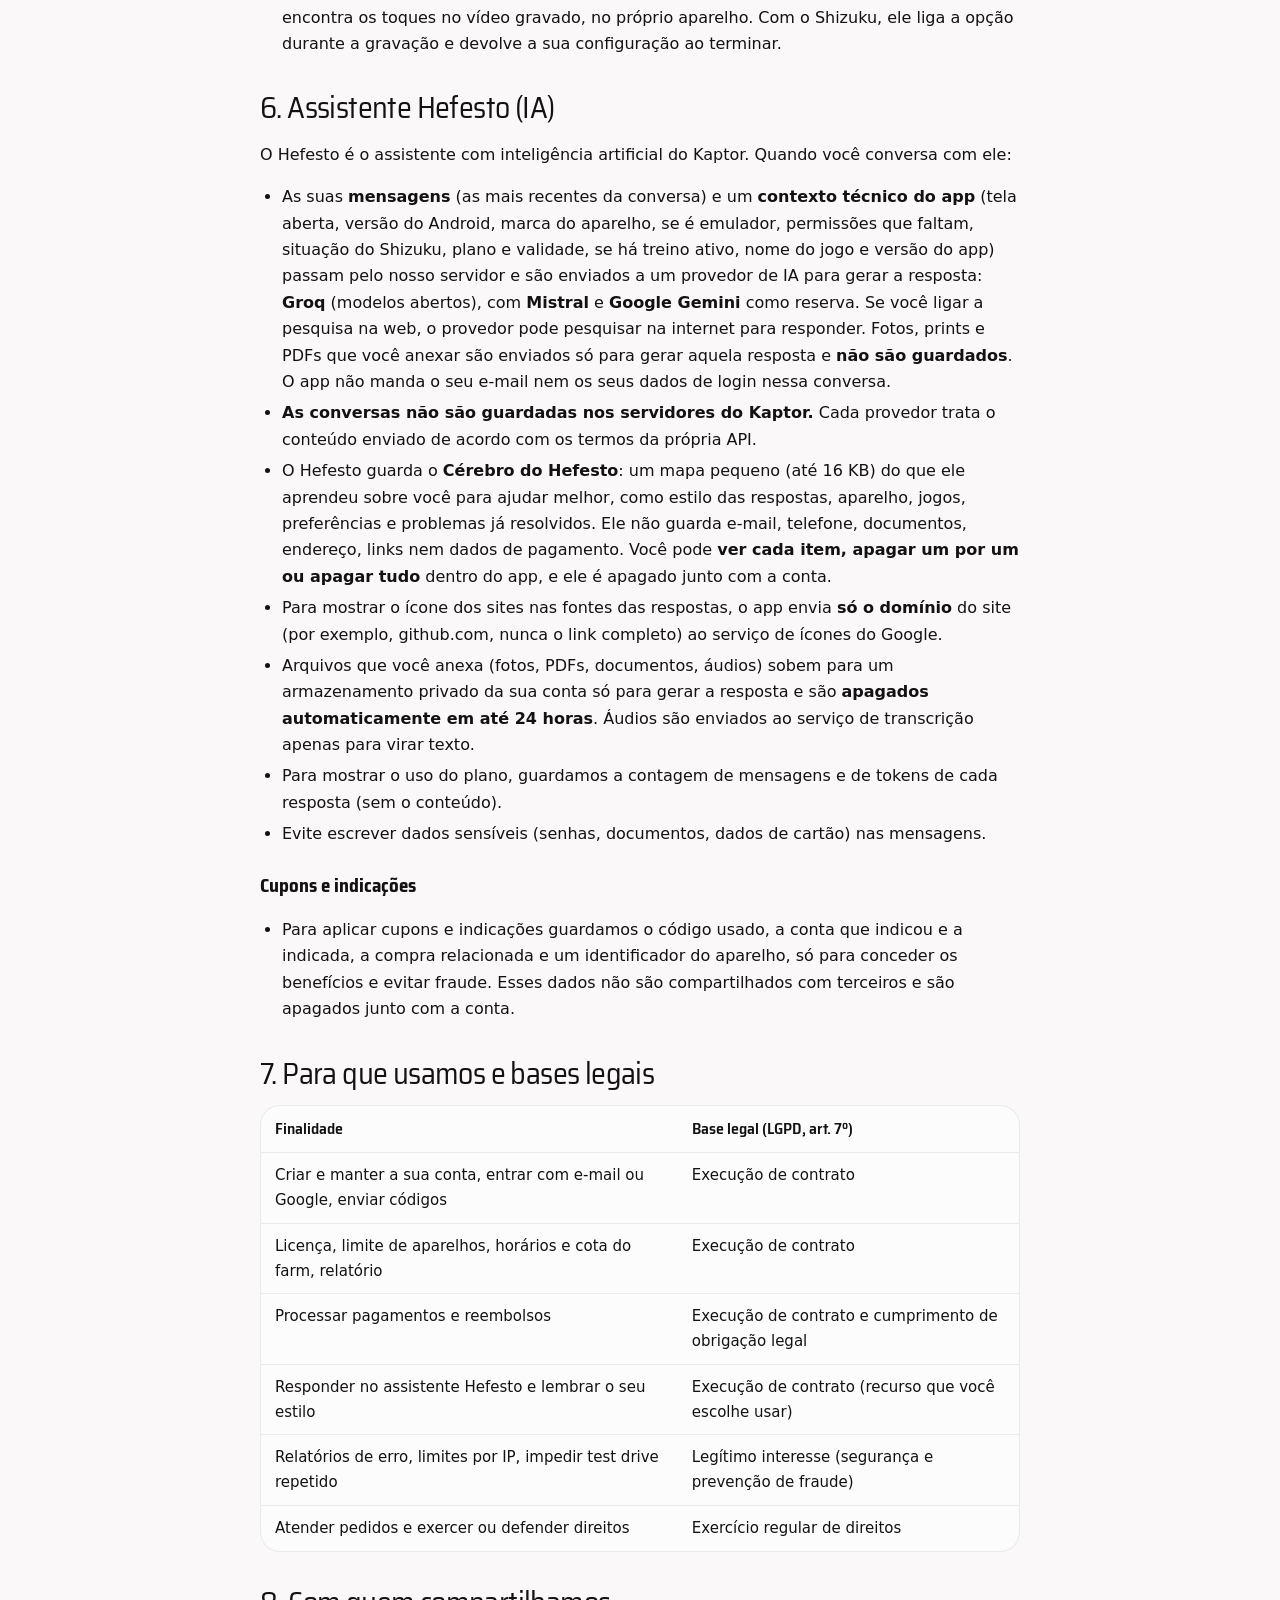
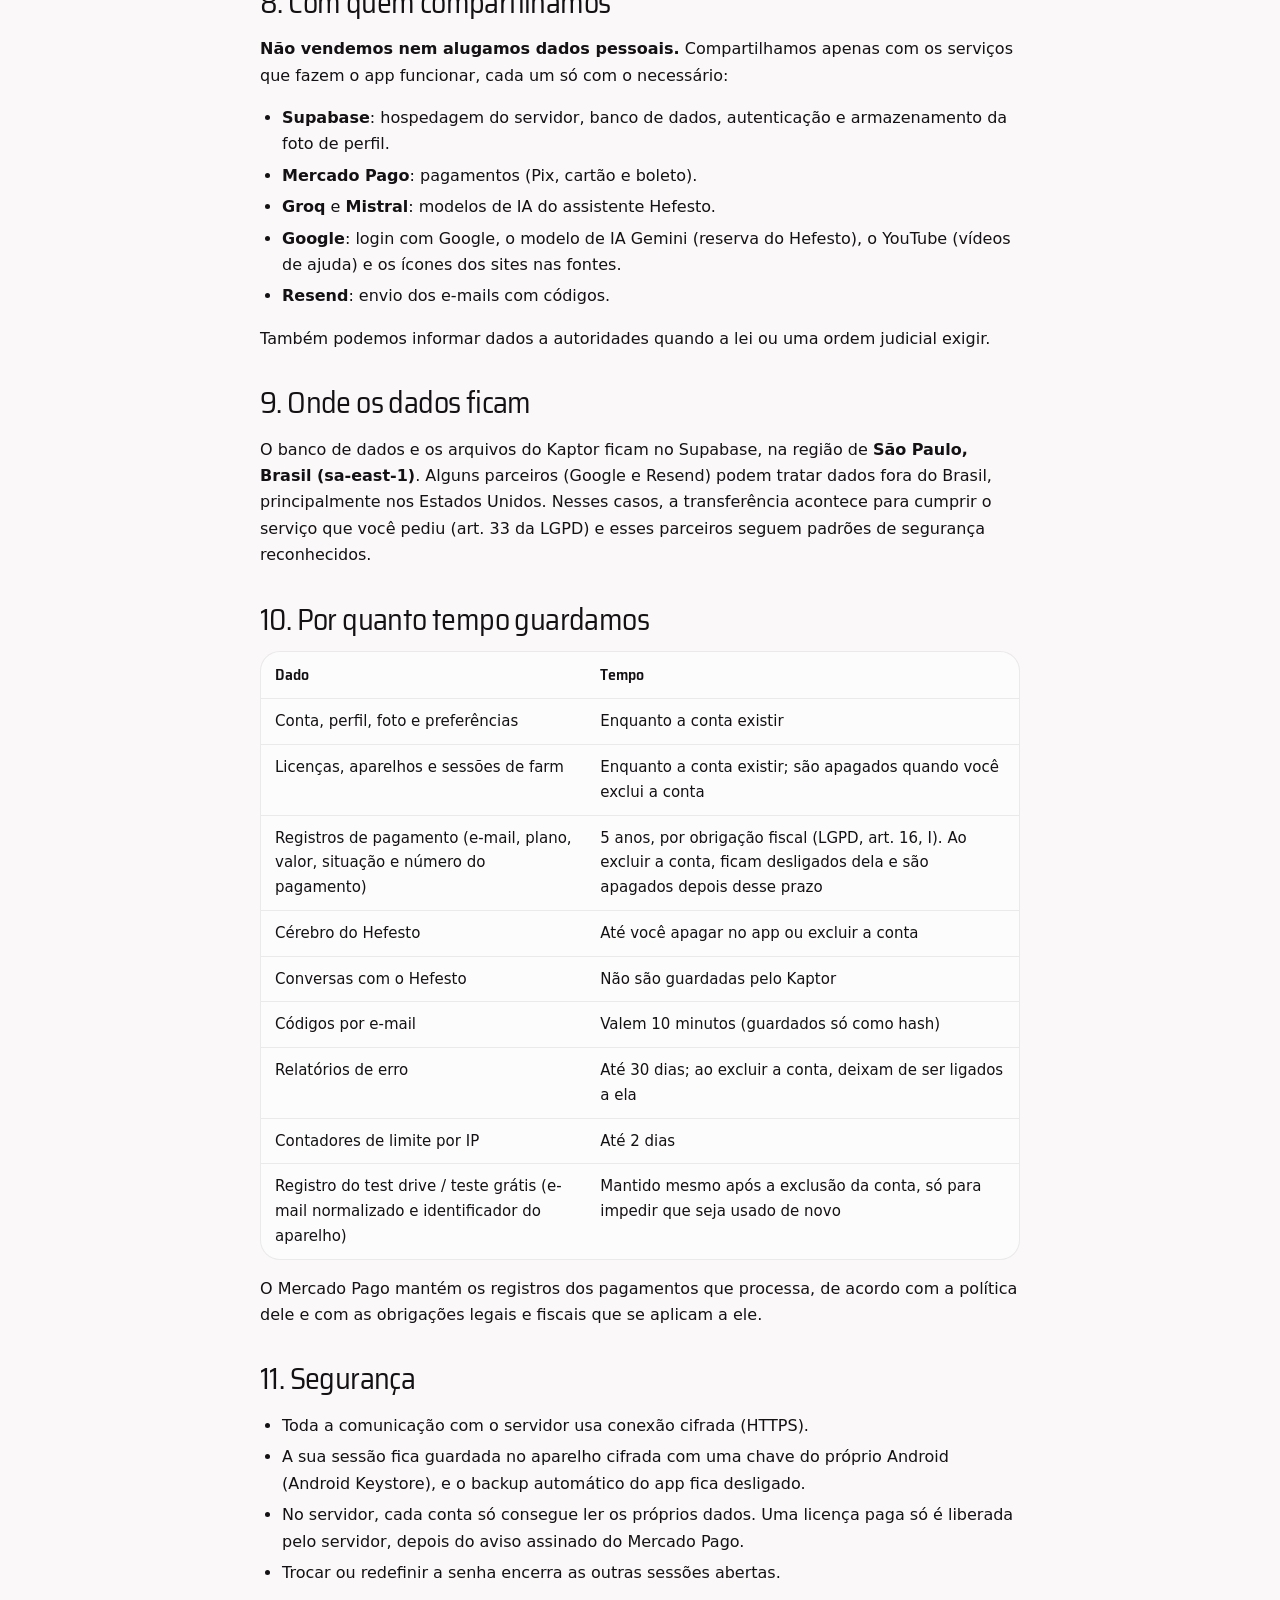
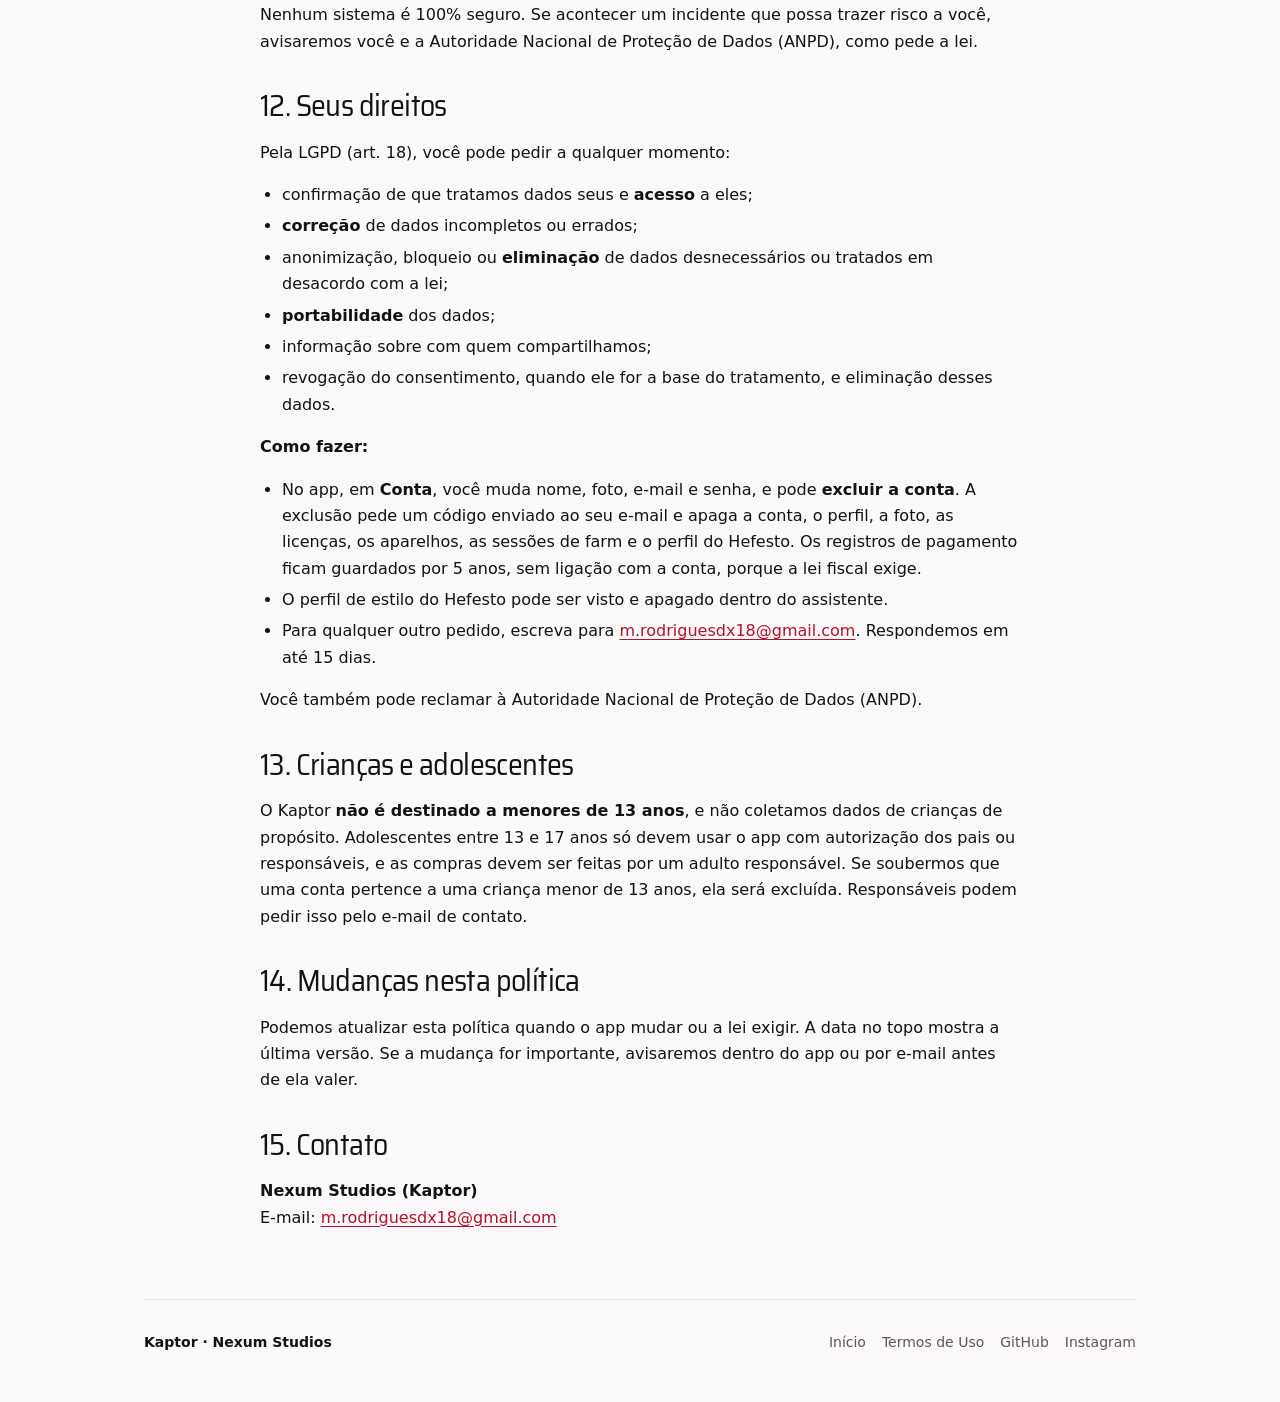
==== commit de7cc58d: "Test drive R$ 1,00 no lugar do teste grátis; cartões salvos pelo Mercado Pago" ====
--- a/privacidade.html
+++ b/privacidade.html
@@ -83,7 +83,7 @@
 
     <h3>2.3 Aparelho e licença</h3>
     <ul>
-      <li><b>Identificador do aparelho</b>: um código criado pelo app a partir do identificador do Android (Android ID) misturado com o nome do app e embaralhado (SHA-256). Não é o IMEI, nem o número de telefone, nem o número de série. Ele serve para aplicar o limite de aparelhos do seu plano, controlar a cota de farm por aparelho e permitir o teste grátis uma vez só.</li>
+      <li><b>Identificador do aparelho</b>: um código criado pelo app a partir do identificador do Android (Android ID) misturado com o nome do app e embaralhado (SHA-256). Não é o IMEI, nem o número de telefone, nem o número de série. Ele serve para aplicar o limite de aparelhos do seu plano, controlar a cota de farm por aparelho e permitir o test drive (e o antigo teste grátis) uma vez só.</li>
       <li>Se o aparelho é <b>celular ou emulador</b> de PC, e quando ele foi visto pela última vez.</li>
       <li>Dados da <b>licença</b>: plano, data de início, validade e quantidade de aparelhos.</li>
     </ul>
@@ -121,6 +121,7 @@
       <li>Os <b>prints da tela</b> usados para reconhecer as telas do jogo e, se você ligar essa opção, os prints da tela de fim salvos como registro.</li>
       <li>O <b>histórico de farm com prints automáticos</b>: o Kaptor tira prints sozinho durante o farm (entrada no jogo, marcos, pausas e fim). Eles ficam apenas no seu aparelho, não são enviados aos nossos servidores nem vinculados à sua conta, e são apagados quando você sai da conta, limpa o histórico ou quando passam dos limites que você escolheu (por padrão, 60 farms ou 300 MB).</li>
       <li>As configurações do farm automático e uma cópia da foto de perfil.</li>
+      <li><b>Cartões salvos:</b> o número, a validade e o código de segurança do cartão ficam guardados pelo Mercado Pago, não pelo Kaptor; o Kaptor guarda apenas a sua referência de cliente no Mercado Pago, e você pode remover os cartões quando quiser em Conta › Cartões salvos.</li>
       <li><b>Backup na nuvem (planos Pro e Max):</b> com o backup ligado, seus treinos (.kaptor) vão só para um espaço privado da sua conta no servidor do Kaptor; ninguém mais tem acesso, e você pode apagar da nuvem quando quiser.</li>
       <li>A <b>Biblioteca do Hefesto</b> (conversas, arquivos e áudios) fica só neste aparelho; nada disso é enviado ao servidor, e sair da conta apaga tudo.</li>
     </ul>
@@ -170,7 +171,7 @@
           <tr><td>Licença, limite de aparelhos, horários e cota do farm, relatório</td><td>Execução de contrato</td></tr>
           <tr><td>Processar pagamentos e reembolsos</td><td>Execução de contrato e cumprimento de obrigação legal</td></tr>
           <tr><td>Responder no assistente Hefesto e lembrar o seu estilo</td><td>Execução de contrato (recurso que você escolhe usar)</td></tr>
-          <tr><td>Relatórios de erro, limites por IP, impedir teste grátis repetido</td><td>Legítimo interesse (segurança e prevenção de fraude)</td></tr>
+          <tr><td>Relatórios de erro, limites por IP, impedir test drive repetido</td><td>Legítimo interesse (segurança e prevenção de fraude)</td></tr>
           <tr><td>Atender pedidos e exercer ou defender direitos</td><td>Exercício regular de direitos</td></tr>
         </tbody>
       </table>
@@ -203,7 +204,7 @@
           <tr><td>Códigos por e-mail</td><td>Valem 10 minutos (guardados só como hash)</td></tr>
           <tr><td>Relatórios de erro</td><td>Até 30 dias; ao excluir a conta, deixam de ser ligados a ela</td></tr>
           <tr><td>Contadores de limite por IP</td><td>Até 2 dias</td></tr>
-          <tr><td>Registro do teste grátis (e-mail normalizado e identificador do aparelho)</td><td>Mantido mesmo após a exclusão da conta, só para impedir que o teste grátis seja usado de novo</td></tr>
+          <tr><td>Registro do test drive / teste grátis (e-mail normalizado e identificador do aparelho)</td><td>Mantido mesmo após a exclusão da conta, só para impedir que seja usado de novo</td></tr>
         </tbody>
       </table>
     </div>
